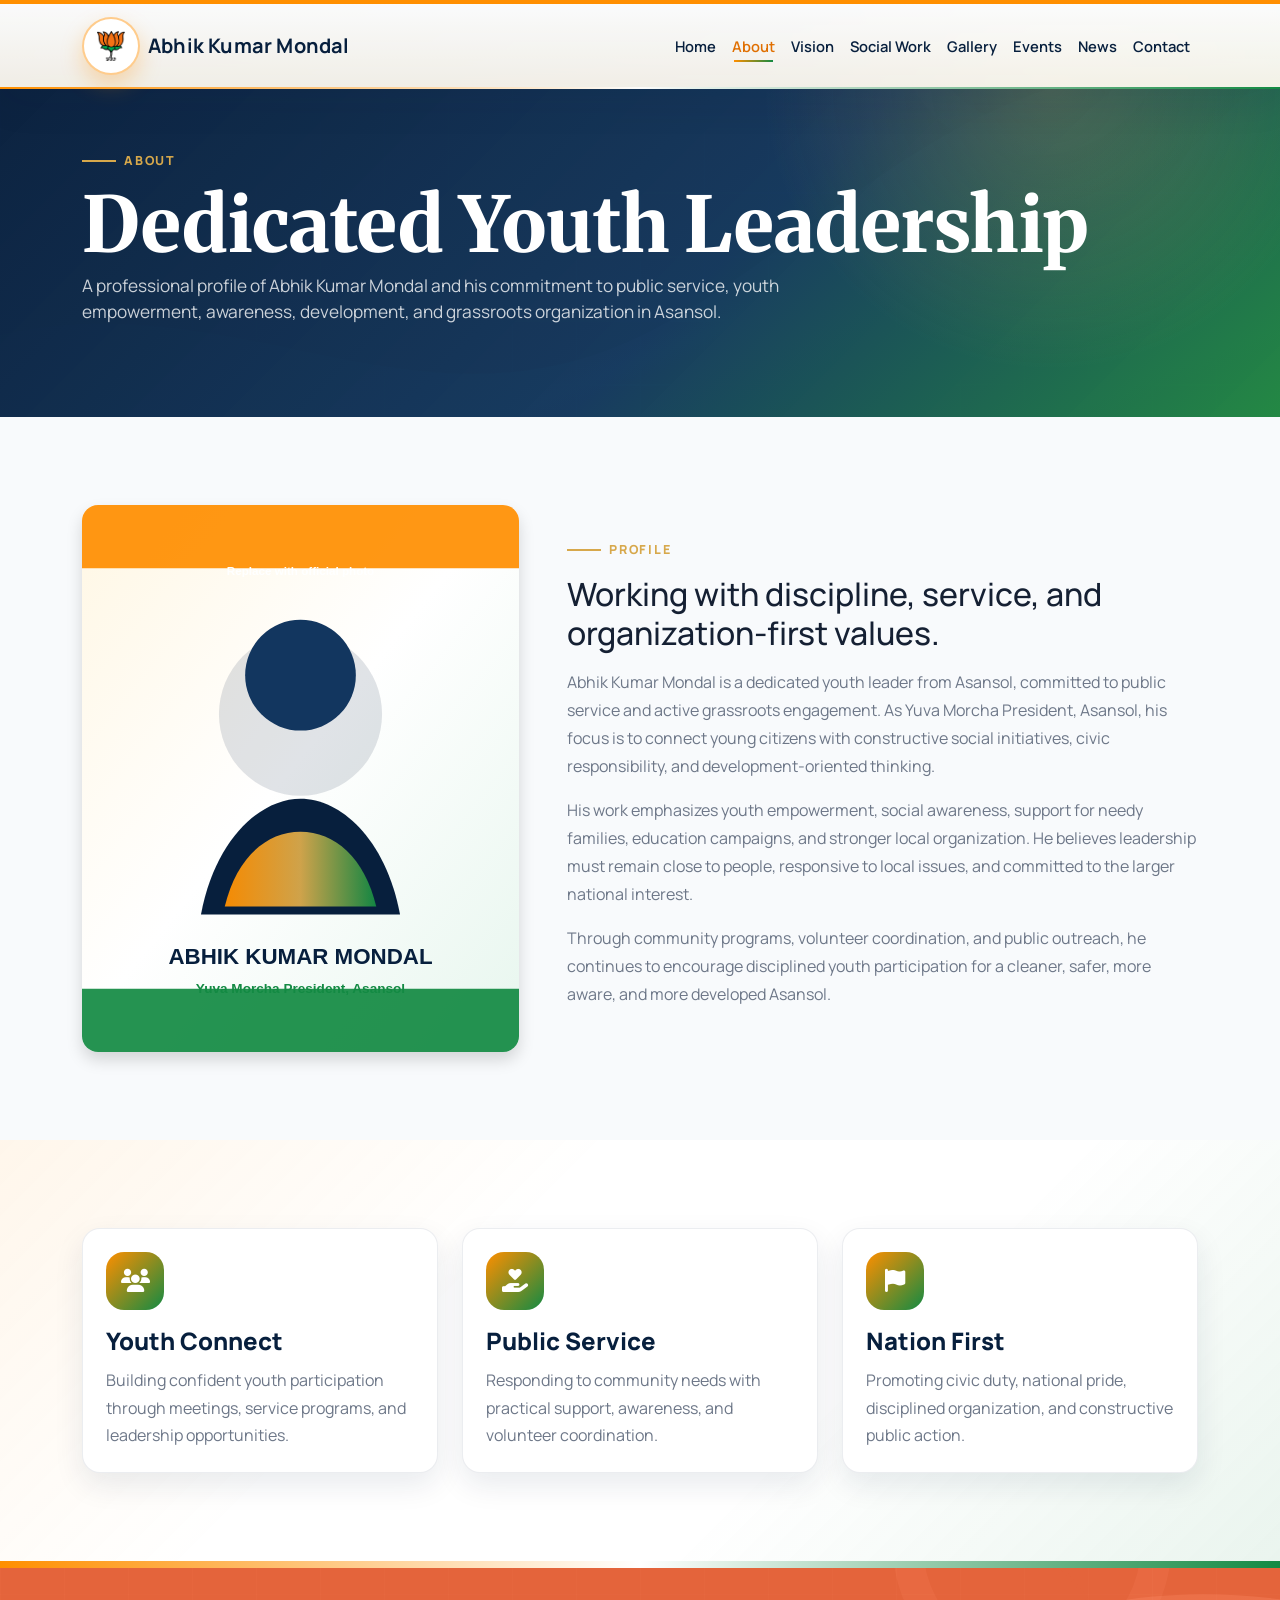
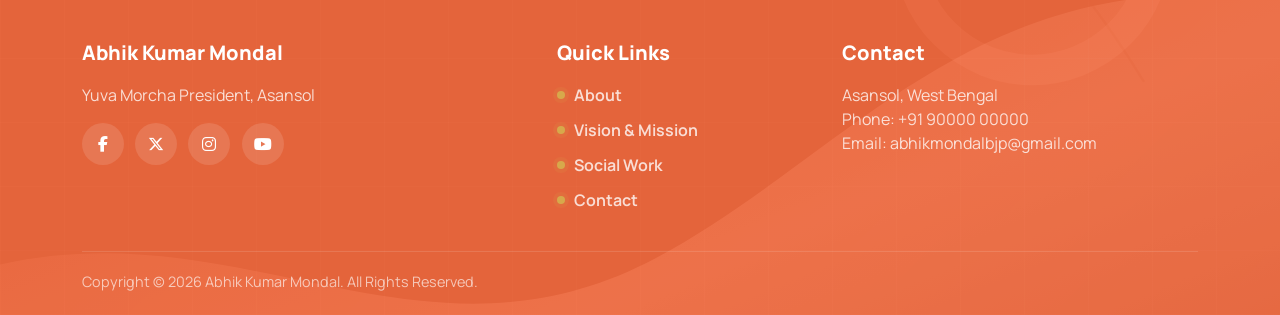
==== about.html @ 16f00f70 "first commit" ====
<!doctype html>
<html lang="en">
<head>
  <meta charset="utf-8"><meta name="viewport" content="width=device-width, initial-scale=1">
  <title>About | Abhik Kumar Mondal</title>
  <link rel="icon" type="image/webp" href="assets/images/logo-111.webp">
  <link rel="preconnect" href="https://fonts.googleapis.com"><link rel="preconnect" href="https://fonts.gstatic.com" crossorigin>
  <link href="https://fonts.googleapis.com/css2?family=Manrope:wght@400;500;600;700;800&family=Merriweather:wght@700;900&display=swap" rel="stylesheet">
  <link href="https://cdn.jsdelivr.net/npm/bootstrap@5.3.3/dist/css/bootstrap.min.css" rel="stylesheet"><link href="https://cdnjs.cloudflare.com/ajax/libs/font-awesome/6.5.2/css/all.min.css" rel="stylesheet"><link href="assets/css/style.css" rel="stylesheet">
</head>
<body>
  <nav class="navbar navbar-expand-lg fixed-top site-navbar"><div class="container"><a class="navbar-brand brand-switch d-flex align-items-center gap-2" href="index.html"><span class="brand-mark"><img class="brand-logo brand-logo-main" src="assets/images/logo-111.webp" alt="BJP logo"><img class="brand-logo brand-logo-yuva" src="assets/images/yobo-logo.jpg" alt="Yuva Morcha logo"></span><span class="brand-copy"><strong class="d-block">Abhik Kumar Mondal</strong><span class="brand-role">Yuva Morcha President, Asansol</span></span></a><button class="navbar-toggler" type="button" data-bs-toggle="collapse" data-bs-target="#mainNavbar"><span class="navbar-toggler-icon"></span></button><div class="collapse navbar-collapse" id="mainNavbar"><ul class="navbar-nav ms-auto align-items-lg-center"><li class="nav-item"><a class="nav-link" href="index.html">Home</a></li><li class="nav-item"><a class="nav-link" href="about.html">About</a></li><li class="nav-item"><a class="nav-link" href="vision.html">Vision</a></li><li class="nav-item"><a class="nav-link" href="social-work.html">Social Work</a></li><li class="nav-item"><a class="nav-link" href="gallery.html">Gallery</a></li><li class="nav-item"><a class="nav-link" href="events.html">Events</a></li><li class="nav-item"><a class="nav-link" href="news.html">News</a></li><li class="nav-item"><a class="nav-link" href="contact.html">Contact</a></li></ul></div></div></nav>
  <header class="page-hero"><div class="container"><span class="eyebrow reveal">About</span><h1 class="mt-3 reveal">Dedicated Youth Leadership</h1><p class="reveal">A professional profile of Abhik Kumar Mondal and his commitment to public service, youth empowerment, awareness, development, and grassroots organization in Asansol.</p></div></header>
  <section class="section-padding">
    <div class="container">
      <div class="row g-5 align-items-center">
        <div class="col-lg-5 reveal"><img class="rounded-4 shadow" src="assets/images/abhik-placeholder.svg" alt="Abhik Kumar Mondal portrait placeholder"></div>
        <div class="col-lg-7 reveal">
          <span class="eyebrow">Profile</span>
          <h2 class="mt-3 mb-3">Working with discipline, service, and organization-first values.</h2>
          <p class="lead-muted">Abhik Kumar Mondal is a dedicated youth leader from Asansol, committed to public service and active grassroots engagement. As Yuva Morcha President, Asansol, his focus is to connect young citizens with constructive social initiatives, civic responsibility, and development-oriented thinking.</p>
          <p class="lead-muted">His work emphasizes youth empowerment, social awareness, support for needy families, education campaigns, and stronger local organization. He believes leadership must remain close to people, responsive to local issues, and committed to the larger national interest.</p>
          <p class="lead-muted">Through community programs, volunteer coordination, and public outreach, he continues to encourage disciplined youth participation for a cleaner, safer, more aware, and more developed Asansol.</p>
        </div>
      </div>
    </div>
  </section>
  <section class="section-padding band"><div class="container"><div class="row g-4"><div class="col-md-4 reveal"><div class="premium-card"><div class="icon-box"><i class="fa-solid fa-users"></i></div><h4>Youth Connect</h4><p>Building confident youth participation through meetings, service programs, and leadership opportunities.</p></div></div><div class="col-md-4 reveal"><div class="premium-card"><div class="icon-box"><i class="fa-solid fa-hand-holding-heart"></i></div><h4>Public Service</h4><p>Responding to community needs with practical support, awareness, and volunteer coordination.</p></div></div><div class="col-md-4 reveal"><div class="premium-card"><div class="icon-box"><i class="fa-solid fa-flag"></i></div><h4>Nation First</h4><p>Promoting civic duty, national pride, disciplined organization, and constructive public action.</p></div></div></div></div></section>
  <footer class="site-footer"><div class="container"><div class="row g-4"><div class="col-lg-5"><h5>Abhik Kumar Mondal</h5><p>Yuva Morcha President, Asansol</p><div class="social-icons"><a href="#"><i class="fab fa-facebook-f"></i></a><a href="#"><i class="fab fa-x-twitter"></i></a><a href="#"><i class="fab fa-instagram"></i></a><a href="#"><i class="fab fa-youtube"></i></a></div></div><div class="col-lg-3"><h5>Quick Links</h5><div class="footer-links"><a href="about.html">About</a><a href="vision.html">Vision & Mission</a><a href="social-work.html">Social Work</a><a href="contact.html">Contact</a></div></div><div class="col-lg-4"><h5>Contact</h5><p>Asansol, West Bengal<br>Phone: +91 90000 00000<br>Email: abhikmondalbjp@gmail.com</p></div></div><div class="copyright text-center">Copyright &copy; 2026 Abhik Kumar Mondal. All Rights Reserved.</div></div></footer>
  <nav class="mobile-bottom-tabs" aria-label="Mobile quick navigation"><a href="index.html"><i class="fa-solid fa-house"></i><span>Home</span></a><a href="social-work.html"><i class="fa-solid fa-hand-holding-heart"></i><span>Social Work</span></a><a href="gallery.html"><i class="fa-solid fa-images"></i><span>Gallery</span></a><a href="news.html"><i class="fa-solid fa-newspaper"></i><span>News</span></a></nav>
  <script src="https://code.jquery.com/jquery-3.7.1.min.js"></script><script src="https://cdn.jsdelivr.net/npm/bootstrap@5.3.3/dist/js/bootstrap.bundle.min.js"></script><script src="assets/js/main.js"></script>
</body>
</html>
---- assets/css/style.css ----
:root {
  --saffron: #ff8f00;
  --saffron-dark: #e06f00;
  --green: #138a43;
  --green-dark: #0b5f31;
  --navy: #071f3d;
  --navy-soft: #12365f;
  --gold: #d7a84b;
  --cream: #fffaf0;
  --ink: #152033;
  --muted: #6d7788;
  --white: #ffffff;
  --shadow: 0 20px 55px rgba(7, 31, 61, 0.14);
  --shadow-soft: 0 12px 30px rgba(7, 31, 61, 0.09);
  --font-body: "Manrope", "Segoe UI", Arial, sans-serif;
  --font-heading: "Merriweather", Georgia, serif;
}

* {
  box-sizing: border-box;
}

html {
  scroll-behavior: smooth;
}

body {
  margin: 0;
  color: var(--ink);
  font-family: var(--font-body);
  background: #f8fafc;
  overflow-x: hidden;
}

a {
  color: inherit;
  text-decoration: none;
}

img {
  max-width: 100%;
  display: block;
}
.site-navbar {
  background: linear-gradient(180deg, rgba(255, 255, 255, 0.98), rgba(255, 250, 240, 0.94));
  border-top: 4px solid var(--saffron);
  border-bottom: 1px solid rgba(7, 31, 61, 0.08);
  backdrop-filter: blur(14px);
  box-shadow: 0 14px 38px rgba(7, 31, 61, 0.08);
}

.site-navbar::after {
  content: "";
  position: absolute;
  left: 0;
  right: 0;
  bottom: -1px;
  height: 2px;
  background: linear-gradient(90deg, var(--saffron), rgba(255, 255, 255, 0.8), var(--green));
}
/* .navbar-brand span{
      width: 35px;
    height: 35px;
} */
.brand-mark {
  position: relative;
  width: 58px;
  height: 58px;
  display: grid;
  place-items: center;
  color: transparent;
  font-weight: 800;
  border-radius: 50%;
  background: var(--white);
  border: 2px solid rgba(255, 143, 0, 0.45);
  box-shadow: 0 10px 22px rgba(255, 143, 0, 0.28);
  overflow: hidden;
}

.brand-logo {
  position: absolute;
  inset: 0;
  margin: auto;
  object-fit: contain;
  transition: opacity 0.65s ease, transform 0.65s ease;
}

.brand-logo-main {
  width: 30px;
  height: 30px;
  opacity: 1;
  transform: scale(1) rotate(0deg);
}

.brand-logo-yuva {
  width: 48px;
  height: 48px;
  border-radius: 50%;
  opacity: 0;
  transform: scale(0.74) rotate(-7deg);
}

.brand-switch.show-yuva .brand-logo-main {
  opacity: 0;
  transform: scale(0.74) rotate(7deg);
}

.brand-switch.show-yuva .brand-logo-yuva {
  opacity: 1;
  transform: scale(1) rotate(0deg);
}

.navbar-brand strong {
  color: var(--navy);
  font-size: 1.25rem;
  letter-spacing: 0.2px;
}

.navbar-brand .brand-copy {
  display: block;
}

.navbar-brand .brand-role {
  display: block;
  color: var(--muted);
  font-size: 0.78rem;
  line-height: 1.2;
  max-height: 0;
  opacity: 0;
  overflow: hidden;
  transform: translateY(-4px);
  transition: opacity 0.45s ease, transform 0.45s ease, max-height 0.45s ease;
}

.brand-switch.show-yuva .brand-role {
  max-height: 1.5rem;
  opacity: 1;
  transform: translateY(0);
}

.navbar .nav-link {
  color: var(--navy);
  font-weight: 600;
  font-size: 0.92rem;
  padding: 0.75rem 0.65rem;
  position: relative;
  border-radius: 999px;
  transition: color 0.2s ease, background 0.2s ease;
}

.navbar .nav-link::after {
  content: "";
  position: absolute;
  left: 0.65rem;
  right: 0.65rem;
  bottom: 0.42rem;
  height: 2px;
  background: linear-gradient(90deg, var(--saffron), var(--green));
  transform: scaleX(0);
  transform-origin: left;
  transition: transform 0.2s ease;
}

.navbar .nav-link:hover,
.navbar .nav-link.active {
  color: var(--saffron-dark);
  /* background: rgba(255, 143, 0, 0.08); */
}

.navbar .nav-link:hover::after,
.navbar .nav-link.active::after {
  transform: scaleX(1);
}

.language-switcher {
  display: inline-flex;
  align-items: center;
  gap: 0.45rem;
  width: fit-content;
  padding: 0.36rem 0.5rem 0.36rem 0.8rem;
  border: 1px solid rgba(7, 31, 61, 0.1);
  border-radius: 999px;
  background: rgba(255, 255, 255, 0.82);
  box-shadow: 0 10px 24px rgba(7, 31, 61, 0.08);
}

.language-switcher i {
  color: var(--saffron-dark);
  font-size: 0.95rem;
}

.language-switcher select {
  height: 34px;
  color: var(--navy);
  border: 0;
  border-radius: 999px;
  background: transparent;
  font-size: 0.82rem;
  font-weight: 800;
  outline: 0;
  cursor: pointer;
  padding-right: 0.35rem;
}

.btn-premium {
  border: 0;
  color: var(--white);
  font-weight: 700;
  border-radius: 999px;
  padding: 0.82rem 1.35rem;
  background: linear-gradient(135deg, var(--saffron), var(--saffron-dark));
  box-shadow: 0 13px 30px rgba(224, 111, 0, 0.28);
  transition: transform 0.2s ease, box-shadow 0.2s ease;
}

.btn-premium:hover {
  color: var(--white);
  transform: translateY(-2px);
  box-shadow: 0 18px 38px rgba(224, 111, 0, 0.34);
}

.btn-outline-premium {
  color: var(--navy);
  font-weight: 700;
  border: 1px solid rgba(7, 31, 61, 0.18);
  border-radius: 999px;
  padding: 0.8rem 1.35rem;
  background: rgba(255, 255, 255, 0.86);
  transition: all 0.2s ease;
}

.btn-outline-premium:hover {
  color: var(--white);
  border-color: var(--green);
  background: var(--green);
  transform: translateY(-2px);
}

.hero .btn-outline-premium {
  color: var(--white);
  border-color: rgba(255, 255, 255, 0.58);
  background: rgba(255, 255, 255, 0.12);
  backdrop-filter: blur(8px);
}

.hero .btn-outline-premium:hover {
  color: var(--navy);
  border-color: var(--white);
  background: var(--white);
}

.hero {
  position: relative;
  min-height: 92vh;
  display: block;
  padding: 0;
  color: var(--white);
  background: var(--navy);
  overflow: hidden;
}

.hero::after {
  content: "";
  position: absolute;
  left: 0;
  right: 0;
  bottom: 0;
  height: 8px;
  background: linear-gradient(90deg, var(--saffron) 0 33%, var(--white) 33% 66%, var(--green) 66% 100%);
}

.hero-banner-slider,
.hero-banner-slider .slick-list,
.hero-banner-slider .slick-track,
.hero-banner-slider .slick-slide,
.hero-banner-slider .slick-slide > div {
  min-height: 92vh;
}

.hero-slide {
  position: relative;
  min-height: 92vh;
  display: flex;
  align-items: center;
  padding: 8.4rem 0 5.6rem;
  background-position: center;
  background-size: cover;
  background-repeat: no-repeat;
}

.hero-overlay {
  position: absolute;
  inset: 0;
  background:
    linear-gradient(90deg, rgba(2, 9, 20, 0.84) 0%, rgba(4, 18, 36, 0.62) 42%, rgba(4, 12, 24, 0.88) 100%),
    linear-gradient(0deg, rgba(0, 0, 0, 0.46), rgba(0, 0, 0, 0.08) 45%, rgba(0, 0, 0, 0.38));
  pointer-events: none;
}

.hero-slide .container {
  position: relative;
  z-index: 2;
}

.hero-content {
  width: min(600px, 100%);
  margin-left: 0;
  margin-right: auto;
  text-align: left;
}

.eyebrow,
.journey-label {
  display: inline-flex;
  align-items: center;
  gap: 0.5rem;
  color: var(--section-label-color, var(--gold));
  font-family: var(--font-body);
  font-weight: 800;
  text-transform: uppercase;
  letter-spacing: 1.8px;
  font-size: 0.78rem;
}

.eyebrow::before,
.journey-label::before {
  content: "";
  width: 34px;
  height: 2px;
  background: currentColor;
}

.hero h1,
.page-hero h1 {
  font-family: var(--font-heading);
  font-weight: 800;
  line-height: 1.02;
}

.hero h1 {
  font-size: clamp(1.95rem, 3.8vw, 3.55rem);
  margin: 0.95rem 0 0.6rem;
  text-transform: capitalize;
  font-weight: 700;
  text-shadow: 0 14px 34px rgba(0, 0, 0, 0.38);
}

.hero-subtitle {
  color: rgba(255, 255, 255, 0.88);
  font-size: clamp(0.96rem, 1.7vw, 1.16rem);
  font-weight: 600;
  margin-bottom: 0.7rem;
}

.hero h2 {
  color: #ff835c;
  font-family: var(--font-heading);
  font-size: clamp(1.25rem, 2.4vw, 2.2rem);
  font-weight: 700;
  line-height: 1.12;
  margin-bottom: 0.9rem;
  text-transform: capitalize;
}

.hero-intro {
  max-width: 560px;
  margin-left: 0;
  margin-right: auto;
  color: rgba(255, 255, 255, 0.78);
  font-size: 0.98rem;
  line-height: 1.65;
  margin-bottom: 1.45rem;
}

.leadership-kicker {
  display: inline-flex;
  align-items: center;
  gap: 0.7rem;
  padding: 0.55rem 0.85rem;
  color: var(--navy);
  font-size: 0.78rem;
  font-weight: 800;
  letter-spacing: 1px;
  text-transform: uppercase;
  border-radius: 999px;
  background: rgba(255, 255, 255, 0.92);
  box-shadow: 0 12px 28px rgba(0, 0, 0, 0.16);
}

.leadership-kicker img {
  width: 28px;
  height: 28px;
}

.hero-photo {
  aspect-ratio: 4 / 5;
  width: 100%;
  height: auto;
  object-fit: cover;
  border-radius: 22px;
  background: var(--cream);
}

.banner-slider,
.banner-slider .slick-list,
.banner-slider .slick-track {
  border-radius: 0;
}

.banner-slider {
  overflow: visible;
}

.banner-slider .slick-slide {
  line-height: 0;
}

.hero-banner-slider .slick-slide {
  line-height: normal;
}

.banner-slider .slick-dots {
  right: 48px;
  bottom: 34px;
  width: auto;
  z-index: 8;
}

.banner-slider .slick-dots li {
  width: 10px;
  height: 10px;
  margin: 0 4px;
}

.banner-slider .slick-dots li button {
  width: 10px;
  height: 10px;
  padding: 0;
}

.banner-slider .slick-dots li button::before {
  width: 10px;
  height: 10px;
  color: transparent;
  opacity: 1;
  border-radius: 50%;
  background: rgba(255, 255, 255, 0.86);
  box-shadow: 0 2px 8px rgba(0, 0, 0, 0.24);
  content: "";
}

.banner-slider .slick-dots li.slick-active button::before {
  background: #ff835c;
}

.banner-slider .slick-prev,
.banner-slider .slick-next {
  z-index: 5;
  width: 42px;
  height: 42px;
  border-radius: 50%;
  background: rgba(7, 31, 61, 0.72);
  backdrop-filter: blur(8px);
  transition: background 0.2s ease, transform 0.2s ease;
}

.banner-slider .slick-prev {
  left: 28px;
}

.banner-slider .slick-next {
  right: 28px;
}

.banner-slider .slick-prev:hover,
.banner-slider .slick-next:hover {
  background: var(--saffron);
  transform: scale(1.04);
}

.banner-slider .slick-prev::before,
.banner-slider .slick-next::before {
  font-family: "Font Awesome 6 Free";
  font-weight: 900;
  font-size: 16px;
  opacity: 1;
}

.banner-slider .slick-prev::before {
  content: "\f053";
}

.banner-slider .slick-next::before {
  content: "\f054";
}

.action-strip {
  margin-top: 2rem;
  display: grid;
  grid-template-columns: repeat(3, minmax(0, 1fr));
  gap: 0.9rem;
  max-width: 620px;
}

.action-pill {
  display: flex;
  align-items: center;
  gap: 0.8rem;
  color: var(--white);
  border: 1px solid rgba(255, 255, 255, 0.18);
  border-radius: 18px;
  padding: 0.95rem;
  background: rgba(255, 255, 255, 0.1);
  backdrop-filter: blur(14px);
}

.action-pill i {
  width: 42px;
  height: 42px;
  display: grid;
  place-items: center;
  color: var(--navy);
  border-radius: 50%;
  background: var(--gold);
}

.action-pill strong {
  display: block;
  font-size: 1.08rem;
}

.impact-row {
  margin-top: -3.2rem;
  position: relative;
  z-index: 4;
}

.impact-box {
  border: 1px solid rgba(7, 31, 61, 0.08);
  border-radius: 22px;
  padding: 1.35rem;
  background: var(--white);
  box-shadow: var(--shadow);
}

.impact-box strong {
  display: block;
  color: var(--saffron-dark);
  font-size: clamp(1.7rem, 3vw, 2.5rem);
  line-height: 1;
}

.impact-box span {
  color: var(--navy);
  font-weight: 700;
}

.section-padding {
  padding: 5.5rem 0;
}

.section-title {
  max-width: 780px;
  margin: 0 auto 2.7rem;
  text-align: center;
}

.section-title h2 {
  color: var(--navy);
  font-family: var(--font-heading);
  font-weight: 800;
  font-size: clamp(2.1rem, 4vw, 3.1rem);
  margin-bottom: 0.75rem;
}

.section-title p,
.lead-muted {
  color: var(--muted);
  line-height: 1.75;
}

.premium-card {
  height: 100%;
  border: 1px solid rgba(7, 31, 61, 0.08);
  border-radius: 18px;
  padding: 1.45rem;
  background: var(--white);
  box-shadow: var(--shadow-soft);
  transition: transform 0.22s ease, box-shadow 0.22s ease, border-color 0.22s ease;
}

.premium-card:hover {
  transform: translateY(-7px);
  border-color: rgba(255, 143, 0, 0.34);
  box-shadow: var(--shadow);
}

.icon-box {
  width: 58px;
  height: 58px;
  display: grid;
  place-items: center;
  color: var(--white);
  border-radius: 18px;
  font-size: 1.45rem;
  margin-bottom: 1.1rem;
  background: linear-gradient(135deg, var(--saffron), var(--green));
}

.premium-card h3,
.premium-card h4 {
  color: var(--navy);
  font-weight: 800;
  margin-bottom: 0.7rem;
}

.premium-card p {
  color: var(--muted);
  line-height: 1.7;
  margin-bottom: 0;
}

.band {
  background:
    linear-gradient(135deg, rgba(255, 143, 0, 0.08), transparent 36%),
    linear-gradient(315deg, rgba(19, 138, 67, 0.09), transparent 36%),
    var(--white);
}

.about-premium-section {
  position: relative;
  overflow: hidden;
}

.about-premium-section::before {
  content: "";
  position: absolute;
  left: -120px;
  top: 80px;
  width: 330px;
  height: 330px;
  border-radius: 50%;
  background: rgba(255, 143, 0, 0.12);
}

.about-premium-section::after {
  content: "";
  position: absolute;
  right: -90px;
  bottom: 50px;
  width: 260px;
  height: 260px;
  border-radius: 50%;
  background: rgba(19, 138, 67, 0.12);
}

.about-premium-section .container {
  position: relative;
  z-index: 1;
}

.about-image-wrap {
  position: relative;
  max-width: 570px;
  padding: 1.15rem;
  border-radius: 30px;
  background:
    linear-gradient(var(--white), var(--white)) padding-box,
    linear-gradient(135deg, var(--saffron), var(--gold), var(--green)) border-box;
  border: 2px solid transparent;
  box-shadow: var(--shadow);
}

.about-image-wrap::before {
  content: "";
  position: absolute;
  inset: 2rem -1.15rem -1.15rem 2rem;
  border-radius: 30px;
  background: linear-gradient(135deg, rgba(255, 143, 0, 0.18), rgba(19, 138, 67, 0.18));
  z-index: -1;
}

.about-image-slider {
  position: relative;
  width: 100%;
  aspect-ratio: 5 / 4;
  border-radius: 22px;
  overflow: hidden;
  background: var(--cream);
}

.about-main-img {
  position: absolute;
  inset: 0;
  width: 100%;
  height: 100%;
  object-fit: cover;
  filter: saturate(1.06) contrast(1.02);
  opacity: 0;
  transform: scale(1.04);
  transition: opacity 0.8s ease, transform 1.2s ease;
}

.about-main-img.active {
  opacity: 1;
  transform: scale(1);
}

.about-logo-card,
.about-experience-card {
  position: absolute;
  color: var(--navy);
  border: 1px solid rgba(7, 31, 61, 0.08);
  background: rgba(255, 255, 255, 0.94);
  box-shadow: var(--shadow-soft);
  backdrop-filter: blur(12px);
}

.about-logo-card {
  left: -18px;
  top: 34px;
  display: flex;
  align-items: center;
  gap: 0.8rem;
  border-radius: 999px;
  padding: 0.7rem 1rem;
  z-index: 2;
}

.about-logo-card img {
  width: 46px;
  height: 46px;
  border-radius: 50%;
  object-fit: cover;
  background: var(--white);
}

.about-logo-card strong,
.about-logo-card span {
  display: block;
}

.about-logo-card strong {
  font-weight: 800;
}

.about-logo-card span {
  color: var(--green);
  font-weight: 700;
  font-size: 0.86rem;
}

.about-experience-card {
  right: -22px;
  bottom: 30px;
  width: min(250px, 74%);
  border-radius: 20px;
  padding: 1.1rem;
  z-index: 2;
}

.about-experience-card strong {
  display: block;
  color: var(--saffron-dark);
  font-size: 1.18rem;
  font-weight: 800;
  margin-bottom: 0.3rem;
}

.about-experience-card span {
  color: var(--muted);
  font-size: 0.9rem;
  line-height: 1.55;
}

.about-content-card {
  border: 1px solid rgba(7, 31, 61, 0.08);
  border-radius: 26px;
  padding: clamp(1.5rem, 3vw, 2.5rem);
  background: rgba(255, 255, 255, 0.82);
  box-shadow: var(--shadow-soft);
  backdrop-filter: blur(12px);
}

.about-content-card h2 {
  color: var(--navy);
  font-family: var(--font-heading);
  font-size: clamp(1.8rem, 3vw, 2.6rem);
  font-weight: 800;
  line-height: 1.2;
}

.about-points {
  display: grid;
  gap: 0.8rem;
  margin: 1.35rem 0;
}

.about-points div {
  display: flex;
  gap: 0.7rem;
  align-items: flex-start;
  color: var(--navy);
  font-weight: 700;
}

.about-points i {
  color: var(--green);
  margin-top: 0.2rem;
}

.about-mini-stats {
  display: grid;
  grid-template-columns: repeat(3, minmax(0, 1fr));
  gap: 0.8rem;
  margin-top: 1.5rem;
}

.about-mini-stats div {
  border-radius: 16px;
  padding: 1rem 0.8rem;
  background: linear-gradient(135deg, rgba(255, 143, 0, 0.1), rgba(19, 138, 67, 0.09));
  border: 1px solid rgba(7, 31, 61, 0.08);
}

.about-mini-stats strong,
.about-mini-stats span {
  display: block;
}

.about-mini-stats strong {
  color: var(--saffron-dark);
  font-size: 1.22rem;
  font-weight: 800;
}

.about-mini-stats span {
  color: var(--muted);
  font-size: 0.82rem;
  font-weight: 700;
  line-height: 1.35;
}

.journey-section {
  position: relative;
  overflow: hidden;
  background:
    linear-gradient(180deg, #fff7ed, #ffffff 42%, #f3f7fb);
}

.journey-section::before {
  content: "";
  position: absolute;
  inset: 0;
  background:
    radial-gradient(circle at 10% 10%, rgba(255, 143, 0, 0.14), transparent 26%),
    radial-gradient(circle at 92% 90%, rgba(19, 138, 67, 0.1), transparent 28%),
    linear-gradient(90deg, rgba(7, 31, 61, 0.035) 1px, transparent 1px),
    linear-gradient(0deg, rgba(7, 31, 61, 0.03) 1px, transparent 1px);
  background-size: auto, auto, 72px 72px, 72px 72px;
  pointer-events: none;
}

.journey-section::after {
  content: "";
  position: absolute;
  inset: auto 0 0;
  height: 7px;
  background: linear-gradient(90deg, var(--saffron), var(--white), var(--green));
}

.journey-section .container {
  position: relative;
  z-index: 1;
}

.journey-header {
  display: flex;
  align-items: center;
  justify-content: space-between;
  gap: 1.5rem;
  max-width: 980px;
  margin: 0 auto 3rem;
  text-align: center;
}

.journey-label::after {
  display: none;
}

.journey-header h2 {
  color: var(--navy);
  font-family: var(--font-heading);
  font-size: clamp(2.1rem, 4vw, 3.1rem);
  font-weight: 800;
  margin: 1rem 0 0.75rem;
}

.journey-header p {
  max-width: 760px;
  margin: 0 auto;
  color: var(--muted);
  line-height: 1.75;
}

.journey-controls {
  display: flex;
  gap: 0.75rem;
  position: absolute;
  right: 0;
  top: 0;
}

.journey-controls button {
  width: 46px;
  height: 46px;
  display: grid;
  place-items: center;
  color: #ff744e;
  border: 1px solid rgba(255, 112, 67, 0.28);
  border-radius: 50%;
  background: rgba(255, 255, 255, 0.82);
  box-shadow: 0 12px 28px rgba(7, 31, 61, 0.08);
  backdrop-filter: blur(12px);
  transition: all 0.2s ease;
}

.journey-controls button:hover {
  color: var(--white);
  border-color: #ff744e;
  background: #ff744e;
  transform: translateY(-2px);
}

.journey-year-nav {
  position: relative;
  display: grid;
  grid-template-columns: repeat(6, minmax(0, 1fr));
  gap: 1rem;
  max-width: 1120px;
  margin: 0 auto;
  padding: 1.25rem 1.25rem 4.5rem;
  border: 1px solid rgba(255, 112, 67, 0.12);
  border-radius: 28px;
  background: rgba(255, 255, 255, 0.62);
  box-shadow: 0 18px 50px rgba(7, 31, 61, 0.07);
  backdrop-filter: blur(14px);
}

.journey-year-nav::before {
  content: "";
  position: absolute;
  left: 9%;
  right: 9%;
  top: 66px;
  height: 2px;
  background: linear-gradient(90deg, rgba(255, 112, 67, 0.2), rgba(215, 168, 75, 0.65), rgba(19, 138, 67, 0.2));
}

.journey-year-nav button {
  position: relative;
  z-index: 1;
  display: grid;
  justify-items: center;
  gap: 1rem;
  color: #7f8793;
  border: 0;
  background: transparent;
  font-size: 1.02rem;
  font-weight: 650;
  transition: color 0.2s ease, transform 0.2s ease;
}

.journey-year-nav button span {
  width: 14px;
  height: 14px;
  display: block;
  border-radius: 50%;
  background: #c7c9ce;
  box-shadow: 0 0 0 8px rgba(255, 255, 255, 0.92);
  transition: all 0.2s ease;
}

.journey-year-nav button.active,
.journey-year-nav button:hover {
  color: #ff744e;
  transform: translateY(-2px);
}

.journey-year-nav button.active span,
.journey-year-nav button:hover span {
  width: 18px;
  height: 18px;
  background: #ff744e;
  box-shadow: 0 0 0 9px rgba(255, 112, 67, 0.15), 0 10px 22px rgba(255, 112, 67, 0.3);
}

.journey-display {
  position: relative;
  display: grid;
  grid-template-columns: 1.05fr 1fr;
  min-height: 430px;
  max-width: 1180px;
  margin: 0 auto;
  border: 1px solid rgba(7, 31, 61, 0.08);
  border-radius: 32px;
  overflow: hidden;
  background:
    linear-gradient(var(--white), var(--white)) padding-box,
    linear-gradient(135deg, rgba(255, 112, 67, 0.62), rgba(215, 168, 75, 0.36), rgba(19, 138, 67, 0.45)) border-box;
  border: 1px solid transparent;
  box-shadow: 0 34px 90px rgba(7, 31, 61, 0.16);
}

.journey-display::before {
  content: "";
  position: absolute;
  inset: 14px;
  border: 1px solid rgba(255, 255, 255, 0.28);
  border-radius: 22px;
  pointer-events: none;
  z-index: 2;
}

.journey-image-panel {
  position: relative;
  overflow: hidden;
  background: var(--navy);
}

.journey-image-panel::after {
  content: "";
  position: absolute;
  inset: 0;
  background: linear-gradient(90deg, rgba(7, 31, 61, 0.06), rgba(7, 31, 61, 0));
}

.journey-image-panel img {
  width: 100%;
  height: 100%;
  min-height: 430px;
  object-fit: cover;
  transition: opacity 0.18s ease, transform 0.35s ease;
}

.journey-display:hover .journey-image-panel img {
  transform: scale(1.04);
}

.journey-content-panel {
  position: relative;
  display: flex;
  flex-direction: column;
  justify-content: center;
  padding: clamp(1.6rem, 4vw, 3.5rem);
  background:
    radial-gradient(circle at 100% 0, rgba(255, 112, 67, 0.16), transparent 30%),
    radial-gradient(circle at 0 100%, rgba(19, 138, 67, 0.1), transparent 28%),
    linear-gradient(135deg, rgba(255, 255, 255, 0.98), rgba(248, 250, 252, 0.96));
}

.journey-year-badge {
  position: absolute;
  top: 0;
  right: 0;
  color: var(--white);
  font-size: 1.6rem;
  font-weight: 900;
  padding: 1rem 1.35rem;
  background: linear-gradient(135deg, #ff744e, var(--saffron));
  box-shadow: 0 16px 34px rgba(255, 112, 67, 0.24);
}

.journey-content-panel span {
  color: #ff744e;
  font-size: 0.78rem;
  font-weight: 750;
  letter-spacing: 1.5px;
  text-transform: uppercase;
  margin-bottom: 0.65rem;
}

.journey-content-panel h3 {
  color: var(--navy);
  font-family: var(--font-heading);
  font-size: clamp(1.55rem, 3vw, 2.55rem);
  font-weight: 800;
  line-height: 1.2;
  margin-bottom: 0.8rem;
}

.journey-content-panel p {
  color: var(--ink);
  font-size: 1.02rem;
  line-height: 1.75;
  font-weight: 400;
  margin-bottom: 1.5rem;
}

.journey-actions {
  display: flex;
  flex-wrap: wrap;
  gap: 0.85rem;
}

.journey-actions a {
  display: inline-flex;
  align-items: center;
  justify-content: center;
  color: var(--navy);
  border: 1px solid rgba(7, 31, 61, 0.14);
  border-radius: 999px;
  padding: 0.72rem 1.1rem;
  font-weight: 800;
  background: var(--white);
  transition: all 0.2s ease;
}

.journey-actions a:hover {
  color: var(--white);
  border-color: #ff744e;
  background: #ff744e;
  transform: translateY(-2px);
}

.dark-band {
  color: var(--white);
  background:
    radial-gradient(circle at 15% 10%, rgba(255, 143, 0, 0.18), transparent 28%),
    linear-gradient(135deg, var(--navy), #0b2e4f);
}

.dark-band .section-title h2,
.dark-band h3,
.dark-band h4 {
  color: var(--white);
}

.dark-band .section-title p,
.dark-band p {
  color: rgba(255, 255, 255, 0.74);
}

.dark-band .premium-card h3,
.dark-band .premium-card h4 {
  color: var(--navy);
}

.dark-band .premium-card p {
  color: var(--muted);
}

.social-premium-section {
  --section-label-color: #ffd166;
  position: relative;
  overflow: hidden;
  color: var(--white);
  background: #e4643b;
}

.social-premium-section::before {
  content: "";
  position: absolute;
  inset: 0;
  background:
    linear-gradient(135deg, rgba(228, 100, 59, 0.92), rgba(228, 100, 59, 0.5)),
    url("../images/hero-bg.svg") center/cover no-repeat;
  background-blend-mode: color, normal;
  opacity: 0.62;
  pointer-events: none;
}

.social-premium-section .container {
  position: relative;
  z-index: 1;
}

.social-premium-section .section-title h2 {
  color: var(--white);
}

.social-premium-section .section-title p {
  color: rgba(255, 255, 255, 0.72);
}

.social-feature-card {
  position: relative;
  min-height: 100%;
  overflow: hidden;
  border: 1px solid rgba(255, 255, 255, 0.18);
  border-radius: 28px;
  background: rgba(255, 255, 255, 0.08);
  box-shadow: 0 26px 70px rgba(0, 0, 0, 0.28);
}

.social-feature-card img {
  width: 100%;
  height: 100%;
  min-height: 560px;
  object-fit: cover;
  filter: saturate(1.08) contrast(1.04);
  transition: transform 0.45s ease;
}

.social-feature-card:hover img {
  transform: scale(1.05);
}

.social-feature-overlay {
  position: absolute;
  inset: 0;
  display: flex;
  flex-direction: column;
  justify-content: flex-end;
  padding: 2rem;
  background:
    linear-gradient(180deg, rgba(6, 26, 51, 0.08), rgba(6, 26, 51, 0.42) 38%, rgba(6, 26, 51, 0.96)),
    linear-gradient(90deg, rgba(255, 143, 0, 0.16), transparent);
}

.social-feature-overlay span {
  width: fit-content;
  display: inline-flex;
  color: var(--navy);
  font-size: 0.76rem;
  font-weight: 800;
  letter-spacing: 1.2px;
  text-transform: uppercase;
  border-radius: 999px;
  padding: 0.45rem 0.8rem;
  background: var(--gold);
  margin-bottom: 0.9rem;
}

.social-feature-overlay h3 {
  color: var(--white);
  font-family: var(--font-heading);
  font-size: clamp(1.65rem, 3vw, 2.45rem);
  font-weight: 800;
  line-height: 1.18;
  margin-bottom: 0.8rem;
}

.social-feature-overlay p {
  color: rgba(255, 255, 255, 0.76);
  line-height: 1.7;
  margin-bottom: 1.4rem;
}

.social-service-card {
  position: relative;
  height: 100%;
  overflow: hidden;
  border: 1px solid rgba(255, 255, 255, 0.13);
  border-radius: 22px;
  padding: 1.35rem;
  background: rgba(255, 255, 255, 0.09);
  box-shadow: 0 16px 42px rgba(0, 0, 0, 0.18);
  backdrop-filter: blur(14px);
  transition: transform 0.24s ease, border-color 0.24s ease, background 0.24s ease;
}

.social-service-card::before {
  content: "";
  position: absolute;
  inset: 0;
  background: linear-gradient(135deg, rgba(255, 143, 0, 0.18), transparent 45%, rgba(19, 138, 67, 0.14));
  opacity: 0;
  transition: opacity 0.24s ease;
}

.social-service-card:hover {
  transform: translateY(-7px);
  border-color: rgba(215, 168, 75, 0.52);
  background: rgba(255, 255, 255, 0.13);
}

.social-service-card:hover::before {
  opacity: 1;
}

.social-icon,
.social-service-card h4,
.social-service-card p {
  position: relative;
  z-index: 1;
}

.social-icon {
 width: 54px;
    height: 54px;
    display: grid;
    place-items: center;
    color: #fe7304;
    border-radius: 16px;
    font-size: 1.25rem;
    background: linear-gradient(135deg, #ffffff, #e77652);
    box-shadow: 0 12px 26px rgba(255, 143, 0, 0.22);
    margin-bottom: 1rem;
}

.social-service-card h4 {
  color: var(--white);
  font-weight: 600;
  font-size: 22px;
  margin-bottom: 0.65rem;
}

.social-service-card p {
  color: rgba(255, 255, 255, 0.7);
  line-height: 1.66;
  margin-bottom: 0;
}

.press-section {
  position: relative;
  overflow: hidden;
  background: var(--white);
}

.press-section::before {
  content: "";
  position: absolute;
  inset: 0;
  background:
    radial-gradient(circle at 12% 12%, rgba(228, 100, 59, 0.08), transparent 28%),
    radial-gradient(circle at 88% 80%, rgba(19, 138, 67, 0.06), transparent 30%),
    linear-gradient(90deg, rgba(228, 100, 59, 0.035) 1px, transparent 1px),
    linear-gradient(0deg, rgba(7, 31, 61, 0.025) 1px, transparent 1px);
  background-size: auto, auto, 72px 72px, 72px 72px;
  opacity: 1;
  pointer-events: none;
}

.press-section::after {
  content: "";
  position: absolute;
  left: 7%;
  right: 7%;
  bottom: 0;
  height: 1px;
  background: linear-gradient(90deg, transparent, rgba(228, 100, 59, 0.34), transparent);
}

.press-section .container {
  position: relative;
  z-index: 1;
}

.press-layout {
  position: relative;
  display: grid;
  grid-template-columns: minmax(0, 1.2fr) minmax(340px, 0.8fr);
  gap: 1.35rem;
  align-items: stretch;
}

.press-feature-card,
.press-mini-card {
  border: 1px solid rgba(228, 100, 59, 0.12);
  background: rgba(255, 255, 255, 0.9);
  box-shadow: 0 22px 60px rgba(7, 31, 61, 0.1);
  backdrop-filter: blur(18px);
}

.press-feature-card {
  position: relative;
  display: grid;
  grid-template-columns: 0.98fr 1.02fr;
  min-height: 500px;
  overflow: hidden;
  border-radius: 30px;
  isolation: isolate;
}

.press-feature-card::before {
  content: "";
  position: absolute;
  inset: 1px;
  border-radius: 29px;
  background:
    linear-gradient(135deg, rgba(228, 100, 59, 0.1), transparent 36%),
    linear-gradient(315deg, rgba(215, 168, 75, 0.14), transparent 34%);
  pointer-events: none;
  z-index: -1;
}

.press-feature-image {
  position: relative;
  min-height: 100%;
  overflow: hidden;
  background: var(--cream);
}

.press-feature-image img {
  width: 100%;
  height: 100%;
  min-height: 500px;
  object-fit: cover;
  transition: transform 0.6s ease, filter 0.6s ease;
}

.press-feature-card:hover .press-feature-image img {
  filter: saturate(1.08) contrast(1.03);
  transform: scale(1.055);
}

.press-feature-image::after {
  content: "";
  position: absolute;
  inset: 0;
  background:
    linear-gradient(180deg, rgba(7, 31, 61, 0.03), rgba(7, 31, 61, 0.72)),
    linear-gradient(135deg, rgba(228, 100, 59, 0.28), transparent 52%);
}

.press-feature-image span {
  position: absolute;
  left: 1.2rem;
  bottom: 1.2rem;
  z-index: 1;
  color: var(--navy);
  font-size: 0.76rem;
  font-weight: 800;
  letter-spacing: 1.2px;
  text-transform: uppercase;
  border-radius: 999px;
  padding: 0.55rem 0.9rem;
  background: linear-gradient(135deg, var(--gold), #ffe1a1);
  box-shadow: 0 14px 28px rgba(0, 0, 0, 0.18);
}

.press-feature-content {
  display: flex;
  flex-direction: column;
  justify-content: center;
  padding: clamp(1.6rem, 3vw, 3rem);
}

.press-source {
  display: flex;
  align-items: center;
  justify-content: space-between;
  gap: 1rem;
  width: 100%;
  border: 1px solid rgba(228, 100, 59, 0.12);
  border-radius: 18px;
  padding: 0.75rem 0.9rem;
  background: rgba(255, 248, 243, 0.82);
  margin-bottom: 1rem;
}

.press-source span {
  color: #c5522f;
  font-size: 0.72rem;
  font-weight: 800;
  letter-spacing: 1.1px;
  text-transform: uppercase;
}

.press-source strong {
  color: var(--navy);
  font-size: 0.92rem;
  font-weight: 800;
}

.press-meta {
  display: flex;
  flex-wrap: wrap;
  gap: 0.5rem;
  margin-bottom: 1.1rem;
}

.press-meta span,
.press-mini-card small {
  width: fit-content;
  color: #c5522f;
  font-size: 0.74rem;
  font-weight: 800;
  letter-spacing: 1.1px;
  text-transform: uppercase;
}

.press-meta span {
  border: 1px solid rgba(228, 100, 59, 0.2);
  border-radius: 999px;
  padding: 0.44rem 0.76rem;
  background: rgba(228, 100, 59, 0.095);
}

.press-feature-content h3,
.press-mini-card h4 {
  color: var(--navy);
  font-weight: 800;
}

.press-feature-content h3 {
  font-family: var(--font-heading);
  font-size: clamp(1.85rem, 3.2vw, 2.85rem);
  line-height: 1.14;
  margin-bottom: 1rem;
}

.press-feature-content p,
.press-mini-card p {
  color: var(--muted);
  line-height: 1.72;
}

.press-feature-content p {
  margin-bottom: 1.45rem;
}

.press-actions {
  display: flex;
  flex-wrap: wrap;
  align-items: center;
  gap: 0.9rem;
  margin-bottom: 1.4rem;
}

.press-link {
  display: inline-flex;
  align-items: center;
  gap: 0.45rem;
  color: var(--navy);
  font-size: 0.92rem;
  font-weight: 800;
}

.press-link i {
  color: #e4643b;
  transition: transform 0.2s ease;
}

.press-link:hover {
  color: #c5522f;
}

.press-link:hover i {
  transform: translateX(4px);
}

.press-stats {
  display: grid;
  grid-template-columns: repeat(3, minmax(0, 1fr));
  gap: 0.7rem;
  border-top: 1px solid rgba(7, 31, 61, 0.08);
  padding-top: 1rem;
}

.press-stats div {
  border-radius: 16px;
  padding: 0.85rem 0.75rem;
  background: linear-gradient(135deg, rgba(228, 100, 59, 0.1), rgba(215, 168, 75, 0.1));
}

.press-stats strong,
.press-stats span {
  display: block;
}

.press-stats strong {
  color: #c5522f;
  font-size: 1.18rem;
  font-weight: 800;
}

.press-stats span {
  color: var(--muted);
  font-size: 0.78rem;
  font-weight: 750;
  line-height: 1.35;
}

.press-card-list {
  display: grid;
  gap: 0.95rem;
}

.press-mini-card {
  position: relative;
  display: flex;
  gap: 1rem;
  align-items: flex-start;
  border-radius: 22px;
  padding: 1.2rem;
  overflow: hidden;
  transition: transform 0.22s ease, box-shadow 0.22s ease, border-color 0.22s ease;
}

.press-mini-card::before {
  content: "";
  position: absolute;
  left: 0;
  top: 0;
  bottom: 0;
  width: 4px;
  background: linear-gradient(180deg, #e4643b, var(--gold), var(--green));
  opacity: 0.82;
}

.press-mini-card > * {
  position: relative;
  z-index: 1;
}

.press-mini-card:hover {
  transform: translateY(-6px);
  border-color: rgba(228, 100, 59, 0.28);
  box-shadow: var(--shadow);
}

.press-date {
  width: 54px;
  height: 54px;
  display: grid;
  place-items: center;
  flex: 0 0 54px;
  color: var(--white);
  border-radius: 18px;
  font-size: 1.05rem;
  font-weight: 800;
  background: linear-gradient(135deg, #e4643b, var(--gold));
  box-shadow: 0 13px 28px rgba(228, 100, 59, 0.24);
}

.press-mini-card h4 {
  font-size: 1.06rem;
  line-height: 1.35;
  margin: 0.35rem 0 0.45rem;
}

.press-mini-card p {
  margin-bottom: 0;
  font-size: 0.92rem;
}

.press-board {
  display: grid;
  grid-template-columns: minmax(0, 1fr) 360px;
  gap: 1.35rem;
  align-items: start;
}

.press-grid {
  min-width: 0;
}

.press-grid:not(.slick-initialized) {
  display: grid;
  grid-template-columns: repeat(3, minmax(0, 1fr));
  gap: 1.25rem;
}

.press-slider {
  position: relative;
}

.press-slider .slick-list {
  margin: 0 -0.65rem;
  padding: 0.35rem 0 4rem;
}

.press-slider .slick-slide {
  padding: 0 0.65rem;
  height: auto;
}

.press-slider .slick-track {
  display: flex;
}

.press-slider .slick-slide > div {
  height: 100%;
}

.press-slider .slick-prev,
.press-slider .slick-next {
  top: auto;
  bottom: 0.6rem;
  z-index: 2;
  width: 42px;
  height: 42px;
  border-radius: 50%;
  background: #f3f3f3;
  box-shadow: 0 12px 26px rgba(7, 31, 61, 0.12);
  transition: background 0.2s ease, transform 0.2s ease;
}

.press-slider .slick-prev {
  left: 0.65rem;
}

.press-slider .slick-next {
  left: 3.7rem;
  right: auto;
}

.press-slider .slick-prev:hover,
.press-slider .slick-next:hover {
  background: #e4643b;
  transform: translateY(-2px);
}

.press-slider .slick-prev::before,
.press-slider .slick-next::before {
  color: var(--navy);
  font-family: "Font Awesome 6 Free";
  font-size: 14px;
  font-weight: 900;
  opacity: 1;
}

.press-slider .slick-prev:hover::before,
.press-slider .slick-next:hover::before {
  color: var(--white);
}

.press-slider .slick-prev::before {
  content: "\f053";
}

.press-slider .slick-next::before {
  content: "\f054";
}

.press-slider .slick-dots {
  right: 0.65rem;
  bottom: 1.55rem;
  width: auto;
}

.press-slider .slick-dots li {
  width: 9px;
  height: 9px;
  margin: 0 3px;
}

.press-slider .slick-dots li button,
.press-slider .slick-dots li button::before {
  width: 9px;
  height: 9px;
}

.press-slider .slick-dots li button::before {
  content: "";
  opacity: 1;
  border-radius: 50%;
  background: #d7d7d7;
}

.press-slider .slick-dots li.slick-active button::before {
  background: #e4643b;
}

.press-news-card {
  position: relative;
  min-height: 540px;
  height: 540px;
  display: flex !important;
  flex-direction: column;
  overflow: hidden;
  border: 1px solid rgba(7, 31, 61, 0.08);
  border-radius: 26px;
  padding: 0.72rem 0.72rem 1.05rem;
  background:
    linear-gradient(#f3f3f3, #eeeeee) padding-box,
    linear-gradient(135deg, rgba(228, 100, 59, 0.26), rgba(215, 168, 75, 0.2), rgba(19, 138, 67, 0.18)) border-box;
  box-shadow: 0 18px 46px rgba(7, 31, 61, 0.1);
  transition: transform 0.24s ease, box-shadow 0.24s ease, border-color 0.24s ease;
}

.press-news-card:hover {
  border-color: rgba(228, 100, 59, 0.22);
  transform: translateY(-8px);
  box-shadow: 0 26px 66px rgba(7, 31, 61, 0.15);
}

.press-paper-preview {
  flex: 0 0 auto;
  overflow: hidden;
  border: 8px solid #ffffff;
  border-radius: 18px;
  background: #ffffff;
  box-shadow: inset 0 0 0 1px rgba(7, 31, 61, 0.06), 0 12px 28px rgba(7, 31, 61, 0.08);
}

.press-paper-head {
  display: flex;
  justify-content: space-between;
  gap: 0.5rem;
  align-items: center;
  border-bottom: 1px solid rgba(7, 31, 61, 0.1);
  padding-bottom: 0.36rem;
  margin-bottom: 0.42rem;
}

.press-paper-head strong {
  color: #d5362d;
  font-family: var(--font-heading);
  font-size: 0.82rem;
  font-weight: 900;
}

.press-paper-head span {
  color: var(--muted);
  font-size: 0.56rem;
  font-weight: 800;
  text-transform: uppercase;
}

.press-paper-title {
  color: var(--ink);
  font-size: 0.7rem;
  font-weight: 800;
  line-height: 1.25;
  min-height: 2.1rem;
  margin-bottom: 0.46rem;
}

.press-paper-preview img {
  width: 100%;
  aspect-ratio: 16 / 7;
  object-fit: cover;
  object-position: center;
  border-radius: 0 0 10px 10px;
}

.press-news-card h3 {
  color: #111111;
  font-size: clamp(1.02rem, 1.08vw, 1.16rem);
  font-weight: 850;
  line-height: 1.16;
  letter-spacing: 0;
  margin: 0.9rem 0 0.55rem;
  display: -webkit-box;
  -webkit-line-clamp: 3;
  -webkit-box-orient: vertical;
  overflow: hidden;
}

.press-excerpt {
  color: var(--muted);
  font-size: 0.88rem;
  line-height: 1.5;
  margin: 0 0 0.75rem;
  display: -webkit-box;
  -webkit-line-clamp: 2;
  -webkit-box-orient: vertical;
  overflow: hidden;
}

.press-card-foot {
  display: flex;
  align-items: center;
  justify-content: space-between;
  gap: 1rem;
  color: #252525;
  margin-top: auto;
  border-top: 1px solid rgba(7, 31, 61, 0.08);
  padding-top: 0.75rem;
}

.press-card-foot span {
  font-size: 0.92rem;
  font-weight: 500;
}

.press-card-foot i {
  width: 40px;
  height: 40px;
  display: grid;
  place-items: center;
  border-radius: 50%;
  color: var(--navy);
  background: rgba(255, 255, 255, 0.72);
  box-shadow: 0 10px 24px rgba(7, 31, 61, 0.08);
}

.popular-press {
  position: sticky;
  top: 104px;
  border: 1px solid rgba(7, 31, 61, 0.08);
  border-radius: 28px;
  padding: 1.1rem;
  background: rgba(255, 255, 255, 0.92);
  box-shadow: 0 18px 46px rgba(7, 31, 61, 0.1);
  backdrop-filter: blur(16px);
}

.popular-press h3 {
  color: #2a2a2a;
  font-size: 1.28rem;
  font-weight: 850;
  text-align: left;
  border-bottom: 1px solid rgba(7, 31, 61, 0.08);
  margin: 0 0 1rem;
  padding-bottom: 0.85rem;
}

.popular-press article {
  display: grid;
  grid-template-columns: 88px 1fr;
  align-items: center;
  gap: 1rem;
  min-height: 100px;
  border: 1px solid rgba(7, 31, 61, 0.06);
  border-radius: 20px;
  padding: 0.72rem;
  background: linear-gradient(135deg, #f2f2f2, #eaeaea);
  margin-bottom: 0.9rem;
  box-shadow: 0 12px 30px rgba(7, 31, 61, 0.06);
  transition: transform 0.22s ease, box-shadow 0.22s ease;
}

.popular-press article:last-child {
  margin-bottom: 0;
}

.popular-press article:hover {
  transform: translateY(-4px);
  box-shadow: 0 18px 44px rgba(7, 31, 61, 0.11);
}

.popular-press img {
  width: 88px;
  height: 88px;
  border: 5px solid #ffffff;
  border-radius: 50%;
  object-fit: cover;
  margin-left: 0;
  background: var(--white);
}

.popular-press h4 {
  color: #2d2d2d;
  font-size: 0.98rem;
  font-weight: 850;
  line-height: 1.08;
  text-align: left;
  margin-bottom: 0.65rem;
}

.popular-press span {
  display: flex;
  align-items: center;
  justify-content: space-between;
  gap: 0.75rem;
  color: #333333;
  font-size: 0.88rem;
  text-align: left;
}

.popular-press span i {
  width: 30px;
  height: 30px;
  display: grid;
  place-items: center;
  flex: 0 0 30px;
  color: var(--navy);
  border-radius: 50%;
  background: rgba(255, 255, 255, 0.8);
  box-shadow: 0 8px 18px rgba(7, 31, 61, 0.08);
}

.event-card,
.news-card {
  overflow: hidden;
  padding: 0;
}

.event-date {
  width: 76px;
  min-width: 76px;
  color: var(--white);
  text-align: center;
  border-radius: 16px;
  padding: 0.8rem 0.55rem;
  background: linear-gradient(135deg, var(--saffron), var(--green));
}

.event-date strong {
  display: block;
  font-size: 1.6rem;
  line-height: 1;
}

.event-date span {
  font-size: 0.76rem;
  font-weight: 700;
  text-transform: uppercase;
}

.card-image {
  width: 100%;
  aspect-ratio: 16 / 10;
  object-fit: cover;
  background: var(--cream);
}

.gallery-item {
  position: relative;
  display: block;
  width: 100%;
  overflow: hidden;
  border: 0;
  border-radius: 22px;
  padding: 0;
  cursor: pointer;
  box-shadow: 0 18px 46px rgba(7, 31, 61, 0.14);
  background: var(--white);
  isolation: isolate;
}

.gallery-item img {
  width: 100%;
  aspect-ratio: 4 / 3;
  object-fit: cover;
  transition: transform 0.35s ease, filter 0.35s ease;
}

.gallery-item::after {
  content: "";
  position: absolute;
  inset: 0;
  background:
    linear-gradient(180deg, rgba(7, 31, 61, 0.02), rgba(7, 31, 61, 0.78)),
    linear-gradient(135deg, rgba(255, 143, 0, 0.2), transparent 48%);
  opacity: 0.9;
  transition: opacity 0.25s ease;
  z-index: 1;
}

.gallery-item::before {
  content: "\f00e";
  position: absolute;
  top: 1rem;
  right: 1rem;
  width: 42px;
  height: 42px;
  display: grid;
  place-items: center;
  color: var(--navy);
  font-family: "Font Awesome 6 Free";
  font-weight: 900;
  border-radius: 50%;
  background: rgba(255, 255, 255, 0.92);
  transform: translateY(-8px);
  opacity: 0;
  transition: all 0.25s ease;
  z-index: 2;
}

.gallery-item span {
  position: absolute;
  left: 1.1rem;
  right: 1.1rem;
  bottom: 1rem;
  z-index: 2;
  color: var(--white);
  font-size: 1.02rem;
  font-weight: 800;
  text-shadow: 0 8px 18px rgba(0, 0, 0, 0.3);
}

.gallery-item:hover img {
  transform: scale(1.06);
  filter: saturate(1.1);
}

.gallery-item:hover::after {
  opacity: 1;
}

.gallery-item:hover::before {
  opacity: 1;
  transform: translateY(0);
}

.page-hero {
  position: relative;
  padding: 9rem 0 4.8rem;
  color: var(--white);
  background:
    radial-gradient(circle at 82% 20%, rgba(215, 168, 75, 0.25), transparent 26%),
    linear-gradient(135deg, rgba(7, 31, 61, 0.98), rgba(10, 55, 96, 0.94) 58%, rgba(19, 138, 67, 0.92)),
    url("../images/hero-bg.svg") center/cover no-repeat;
}

.page-hero h1 {
  font-size: clamp(2.6rem, 6vw, 4.8rem);
}

.page-hero p {
  max-width: 760px;
  color: rgba(255, 255, 255, 0.78);
  font-size: 1.08rem;
}

.stat-panel {
  border-radius: 22px;
  padding: 2rem;
  color: var(--white);
  background: linear-gradient(135deg, var(--saffron), var(--green));
  box-shadow: var(--shadow);
}

.stat-panel strong {
  display: block;
  font-size: clamp(2rem, 5vw, 3.2rem);
  line-height: 1;
}

.timeline {
  position: relative;
  padding-left: 1.2rem;
  border-left: 3px solid rgba(255, 143, 0, 0.25);
}

.timeline-item {
  position: relative;
  margin-bottom: 1.35rem;
  padding-left: 1.1rem;
}

.timeline-item::before {
  content: "";
  position: absolute;
  left: -1.62rem;
  top: 0.35rem;
  width: 14px;
  height: 14px;
  border-radius: 50%;
  background: var(--saffron);
  box-shadow: 0 0 0 5px rgba(255, 143, 0, 0.16);
}

.contact-info {
  display: flex;
  gap: 1rem;
  align-items: flex-start;
  padding: 1rem 0;
  border-bottom: 1px solid rgba(7, 31, 61, 0.08);
}

.contact-info i {
  color: var(--saffron-dark);
  font-size: 1.25rem;
}

.form-control,
.form-select {
  border-radius: 14px;
  border: 1px solid rgba(7, 31, 61, 0.12);
  padding: 0.86rem 1rem;
}

.form-control:focus,
.form-select:focus {
  border-color: var(--saffron);
  box-shadow: 0 0 0 0.22rem rgba(255, 143, 0, 0.16);
}

.map-placeholder {
  min-height: 310px;
  display: grid;
  place-items: center;
  text-align: center;
  border-radius: 20px;
  color: var(--navy);
  background:
    linear-gradient(rgba(255, 255, 255, 0.78), rgba(255, 255, 255, 0.78)),
    url("../images/map-placeholder.svg") center/cover no-repeat;
  box-shadow: var(--shadow-soft);
}

.social-icons {
  display: flex;
  gap: 0.7rem;
  flex-wrap: wrap;
}

.social-icons a {
  width: 42px;
  height: 42px;
  display: grid;
  place-items: center;
  color: var(--white);
  border-radius: 50%;
  background: rgba(255, 255, 255, 0.12);
  transition: transform 0.2s ease, background 0.2s ease;
}

.social-icons a:hover {
  color: var(--white);
  background: var(--saffron);
  transform: translateY(-3px);
}

.premium-card .social-icons a {
  background: var(--navy);
}

.site-footer {
  position: relative;
  overflow: hidden;
  color: rgba(255, 255, 255, 0.78);
  background: #e4643b;
  padding: 5rem 0 1.4rem;
}

.site-footer::before {
  content: "";
  position: absolute;
  inset: 0;
  background:
    linear-gradient(135deg, rgba(228, 100, 59, 0.94), rgba(228, 100, 59, 0.54)),
    url("../images/hero-bg.svg") center/cover no-repeat;
  background-blend-mode: color, normal;
  opacity: 0.58;
  pointer-events: none;
}

.site-footer::after {
  content: "";
  position: absolute;
  left: 0;
  right: 0;
  top: 0;
  height: 7px;
  background: linear-gradient(90deg, var(--saffron), var(--white), var(--green));
}

.site-footer .container {
  position: relative;
  z-index: 1;
}

.site-footer h5,
.site-footer strong {
  color: var(--white);
  font-weight: 800;
}

.site-footer h5 {
  margin-bottom: 1.1rem;
}

.footer-brand-card {
  display: flex;
  align-items: center;
  gap: 1rem;
  width: fit-content;
  max-width: 100%;
  border: 1px solid rgba(255, 255, 255, 0.14);
  border-radius: 22px;
  padding: 0.85rem 1rem;
  background: rgba(255, 255, 255, 0.08);
  box-shadow: 0 18px 42px rgba(0, 0, 0, 0.16);
  backdrop-filter: blur(12px);
  margin-bottom: 1.2rem;
}

.footer-brand-card img {
  width: 62px;
  height: 62px;
  object-fit: contain;
  border-radius: 50%;
  background: var(--white);
  padding: 0.25rem;
}

.footer-brand-card h5 {
  margin-bottom: 0.25rem;
}

.footer-brand-card p,
.footer-about {
  margin-bottom: 0;
}

.footer-about {
  max-width: 440px;
  line-height: 1.75;
  margin-bottom: 1.4rem;
}

.footer-links {
  display: grid;
  gap: 0.7rem;
}

.footer-links a {
  position: relative;
  display: inline-flex;
  align-items: center;
  gap: 0.55rem;
  width: fit-content;
  color: rgba(255, 255, 255, 0.78);
  font-weight: 650;
}

.footer-links a::before {
  content: "";
  width: 8px;
  height: 8px;
  border-radius: 50%;
  background: var(--gold);
  box-shadow: 0 0 0 4px rgba(215, 168, 75, 0.12);
}

.footer-links a:hover {
  color: var(--gold);
  transform: translateX(4px);
}

.footer-contact-list {
  display: grid;
  gap: 0.9rem;
}

.footer-contact-list div {
  display: flex;
  gap: 0.8rem;
  align-items: flex-start;
  border: 1px solid rgba(255, 255, 255, 0.1);
  border-radius: 16px;
  padding: 0.85rem;
  background: rgba(255, 255, 255, 0.07);
}

.footer-contact-list i {
  width: 34px;
  height: 34px;
  display: grid;
  place-items: center;
  flex: 0 0 34px;
  color: #fff;
  border-radius: 50%;
  background: linear-gradient(135deg, var(--gold), var(--saffron));
}

.footer-contact-list span {
  line-height: 1.55;
}

.copyright {
  display: flex;
  justify-content: space-between;
  gap: 1rem;
  flex-wrap: wrap;
  color: rgba(255, 255, 255, 0.64);
  border-top: 1px solid rgba(255, 255, 255, 0.12);
  margin-top: 2.4rem;
  padding-top: 1.2rem;
  font-size: 0.9rem;
}

.mobile-bottom-tabs {
  display: none;
}

.reveal {
  opacity: 0;
  transform: translateY(24px);
  transition: opacity 0.65s ease, transform 0.65s ease;
}

.reveal.visible {
  opacity: 1;
  transform: none;
}

.home-page p,
.home-page .lead-muted,
.home-page .hero-intro,
.home-page .premium-card p,
.home-page .social-service-card p,
.home-page .journey-content-panel p,
.home-page .about-experience-card span {
  font-weight: 400;
}

.home-page .navbar .nav-link,
.home-page .btn-premium,
.home-page .btn-outline-premium,
.home-page .journey-actions a,
.home-page .hero-subtitle,
.home-page .about-points div,
.home-page .gallery-item span,
.home-page .event-date span,
.home-page .leadership-kicker,
.home-page .eyebrow {
  font-weight: 600;
}

.home-page .journey-year-nav button,
.home-page .about-mini-stats span,
.home-page .impact-box span,
.home-page .action-pill small {
  font-weight: 500;
}

@media (max-width: 991.98px) {
  .navbar-collapse {
    padding: 1rem 0;
  }

  .language-switcher {
    margin-top: 0.75rem;
  }

  .hero {
    min-height: 84vh;
    padding-top: 0;
    text-align: center;
  }

  .hero-banner-slider,
  .hero-banner-slider .slick-list,
  .hero-banner-slider .slick-track,
  .hero-banner-slider .slick-slide,
  .hero-banner-slider .slick-slide > div,
  .hero-slide {
    min-height: 84vh;
  }

  .hero-slide {
    padding: 7.5rem 0 5rem;
  }

  .hero-content {
    margin: 0 auto;
    text-align: left;
  }

  .action-strip {
    margin-left: auto;
    margin-right: auto;
  }

  .hero-intro {
    margin-left: 0;
    margin-right: auto;
  }

  .about-image-wrap {
    margin: 0 auto;
  }

  .social-feature-card img {
    min-height: 420px;
  }

  .journey-header {
    align-items: center;
    flex-direction: column;
    margin-bottom: 2.2rem;
  }

  .journey-label {
    min-width: auto;
  }

  .journey-controls {
    position: static;
  }

  .journey-year-nav {
    grid-template-columns: repeat(6, 110px);
    overflow-x: auto;
    padding-bottom: 3rem;
    scrollbar-width: none;
  }

  .journey-year-nav::-webkit-scrollbar {
    display: none;
  }

  .journey-year-nav::before {
    left: 55px;
    right: auto;
    width: 610px;
  }

  .journey-display {
    grid-template-columns: 1fr;
  }

  .journey-image-panel img {
    min-height: 330px;
  }

  .journey-year-badge {
    font-size: 1.25rem;
  }

  .press-layout,
  .press-feature-card {
    grid-template-columns: 1fr;
  }

  .press-board {
    grid-template-columns: minmax(0, 1fr) 300px;
    gap: 1rem;
  }

  .press-grid {
    grid-template-columns: repeat(2, minmax(0, 1fr));
  }

  .popular-press {
    position: sticky;
    top: 96px;
    padding: 0.9rem;
  }

  .popular-press h3 {
    text-align: left;
    font-size: 1.1rem;
  }

  .press-feature-image img {
    min-height: 360px;
  }

  .press-stats {
    grid-template-columns: 1fr;
  }
}

@media (max-width: 575.98px) {
  body {
    padding-bottom: 90px;
  }

  .section-padding {
    padding: 4rem 0;
  }

  .hero h1 {
    font-size: 1.85rem;
  }

  .hero h2 {
    font-size: 1.28rem;
  }

  .hero-subtitle,
  .hero-intro {
    font-size: 0.9rem;
  }

  .hero-slide {
    padding: 7rem 0 4.5rem;
  }

  .banner-slider .slick-prev,
  .banner-slider .slick-next {
    display: none !important;
  }

  .banner-slider .slick-dots {
    right: 50%;
    transform: translateX(50%);
    bottom: 24px;
  }

  .brand-mark {
    width: 48px;
    height: 48px;
  }

  .brand-logo-yuva {
    width: 40px;
    height: 40px;
  }

  .action-strip {
    grid-template-columns: 1fr;
  }

  .impact-row {
    margin-top: 0;
  }

  .navbar-brand strong {
    font-size: 0.92rem;
  }

  .navbar-brand .brand-role {
    font-size: 0.72rem;
  }

  .premium-card {
    padding: 1.2rem;
  }

  .about-image-wrap {
    padding: 0.75rem;
    border-radius: 22px;
  }

  .about-image-slider,
  .about-main-img {
    border-radius: 16px;
  }

  .about-logo-card,
  .about-experience-card {
    position: static;
    width: 100%;
    margin-top: 0.8rem;
  }

  .about-logo-card {
    justify-content: center;
  }

  .about-content-card {
    padding: 1.25rem;
    border-radius: 20px;
  }

  .about-mini-stats {
    grid-template-columns: 1fr;
  }

  .social-feature-card {
    border-radius: 22px;
  }

  .social-feature-card img {
    min-height: 380px;
  }

  .social-feature-overlay {
    padding: 1.25rem;
  }

  .social-service-card {
    padding: 1.15rem;
  }

  .press-feature-card {
    border-radius: 22px;
  }

  .press-feature-image img {
    min-height: 300px;
  }

  .press-feature-content {
    padding: 1.25rem;
  }

  .press-source {
    align-items: flex-start;
    flex-direction: column;
    gap: 0.2rem;
  }

  .press-actions {
    align-items: flex-start;
    flex-direction: column;
  }

  .press-mini-card {
    border-radius: 18px;
    padding: 1rem;
  }

  .press-date {
    width: 46px;
    height: 46px;
    flex-basis: 46px;
    border-radius: 15px;
  }

  .press-grid {
    grid-template-columns: 1fr;
  }

  .press-board {
    grid-template-columns: 1fr;
  }

  .popular-press {
    position: static;
  }

  .press-news-card h3 {
    font-size: 1.22rem;
  }

  .popular-press article {
    grid-template-columns: 86px 1fr;
    border-radius: 16px;
    padding-right: 0.8rem;
  }

  .popular-press img {
    width: 94px;
    height: 94px;
    margin-left: -8px;
  }

  .popular-press h4,
  .popular-press span {
    text-align: left;
  }

  .journey-label {
    font-size: 0.9rem;
  }

  .journey-header h2 {
    font-size: 1.7rem;
  }

  .journey-controls button {
    width: 40px;
    height: 40px;
  }

  .journey-year-nav {
    margin-left: -0.25rem;
    margin-right: -0.25rem;
  }

  .journey-display {
    border-radius: 22px;
  }

  .journey-image-panel img {
    min-height: 250px;
  }

  .journey-content-panel {
    padding: 4.4rem 1.25rem 1.35rem;
  }

  .journey-year-badge {
    font-size: 1.05rem;
    padding: 0.8rem 1rem;
  }

  .mobile-bottom-tabs {
    position: fixed;
    left: 14px;
    right: 14px;
    bottom: 12px;
    z-index: 1050;
    display: grid;
    grid-template-columns: repeat(4, 1fr);
    gap: 0.12rem;
    min-height: 72px;
    padding: 0.46rem 0.45rem 0.4rem;
    border: 1px solid rgba(7, 31, 61, 0.06);
    border-radius: 24px;
    background: rgba(255, 255, 255, 0.96);
    box-shadow:
      0 18px 42px rgba(7, 31, 61, 0.18),
      inset 0 1px 0 rgba(255, 255, 255, 0.85);
    backdrop-filter: blur(22px);
  }

  .mobile-bottom-tabs a {
    position: relative;
    display: flex;
    flex-direction: column;
    align-items: center;
    justify-content: center;
    gap: 0.22rem;
    min-height: 58px;
    color: #a4a6ad;
    border-radius: 18px;
    font-size: 0.64rem;
    font-weight: 800;
    line-height: 1.1;
    background: transparent;
    transition: transform 0.2s ease, background 0.2s ease, color 0.2s ease;
  }

  .mobile-bottom-tabs i {
    width: 35px;
    height: 35px;
    display: grid;
    place-items: center;
    color: #bec1c9;
    border-radius: 13px;
    font-size: 0.95rem;
    background: linear-gradient(145deg, #f4f5f8, #e3e5eb);
    box-shadow:
      8px 10px 22px rgba(7, 31, 61, 0.08),
      inset 0 -8px 16px rgba(7, 31, 61, 0.04),
      inset 0 1px 0 rgba(255, 255, 255, 0.9);
    transition: transform 0.2s ease, background 0.2s ease, color 0.2s ease, box-shadow 0.2s ease;
  }

  .mobile-bottom-tabs a.active,
  .mobile-bottom-tabs a:hover {
    color: var(--saffron-dark);
    background: transparent;
    box-shadow: none;
    transform: translateY(-4px);
  }

  .mobile-bottom-tabs a.active i,
  .mobile-bottom-tabs a:hover i {
    color: var(--white);
    background: var(--white);
    background:
      radial-gradient(circle at 32% 28%, rgba(255, 255, 255, 0.45), transparent 24%),
      linear-gradient(135deg, var(--saffron), var(--gold) 48%, var(--green));
    box-shadow:
      0 10px 22px rgba(255, 143, 0, 0.3),
      7px 7px 0 rgba(19, 138, 67, 0.08),
      -6px -6px 0 rgba(255, 143, 0, 0.1);
    transform: scale(1.08) rotate(-4deg);
  }

  .mobile-bottom-tabs span {
    white-space: nowrap;
    letter-spacing: -0.2px;
  }

  .site-footer {
    padding-bottom: 6.5rem;
  }

  .footer-brand-card {
    width: 100%;
  }

  .copyright {
    display: grid;
    text-align: center;
  }
}
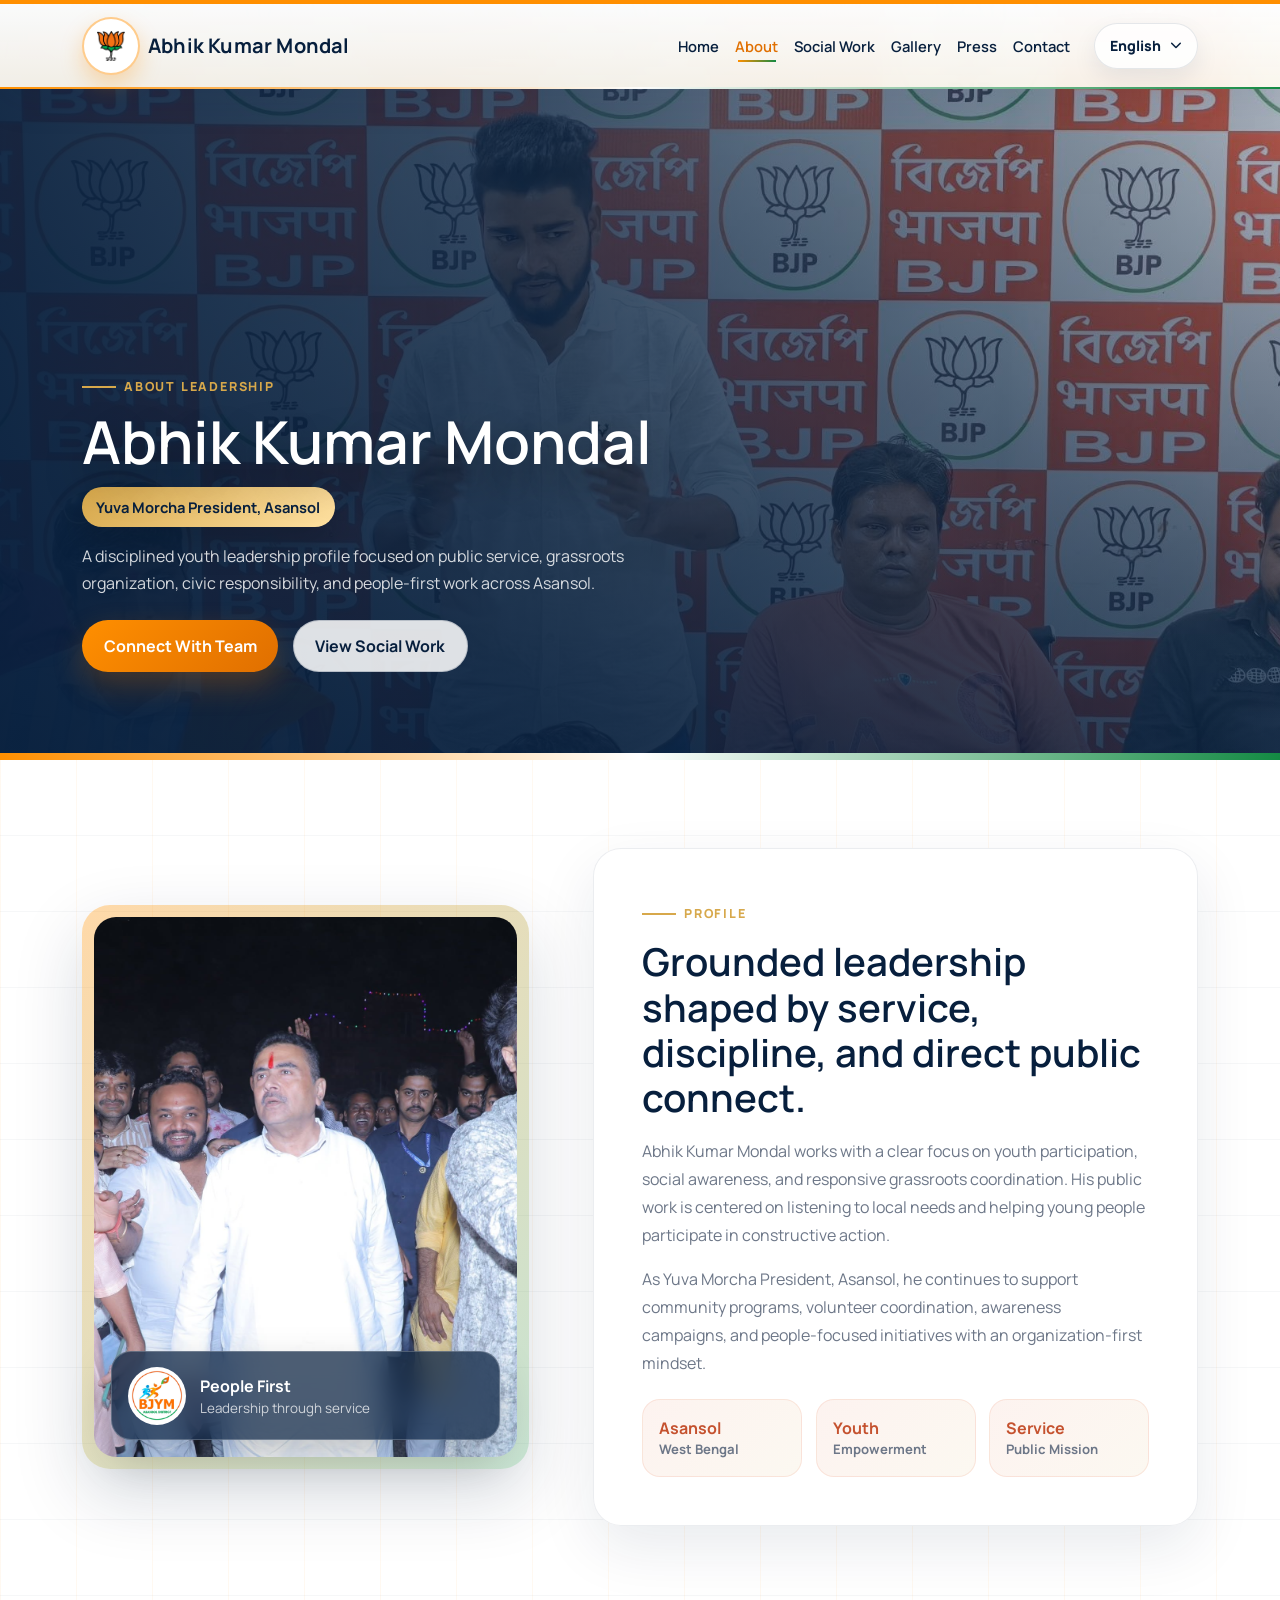
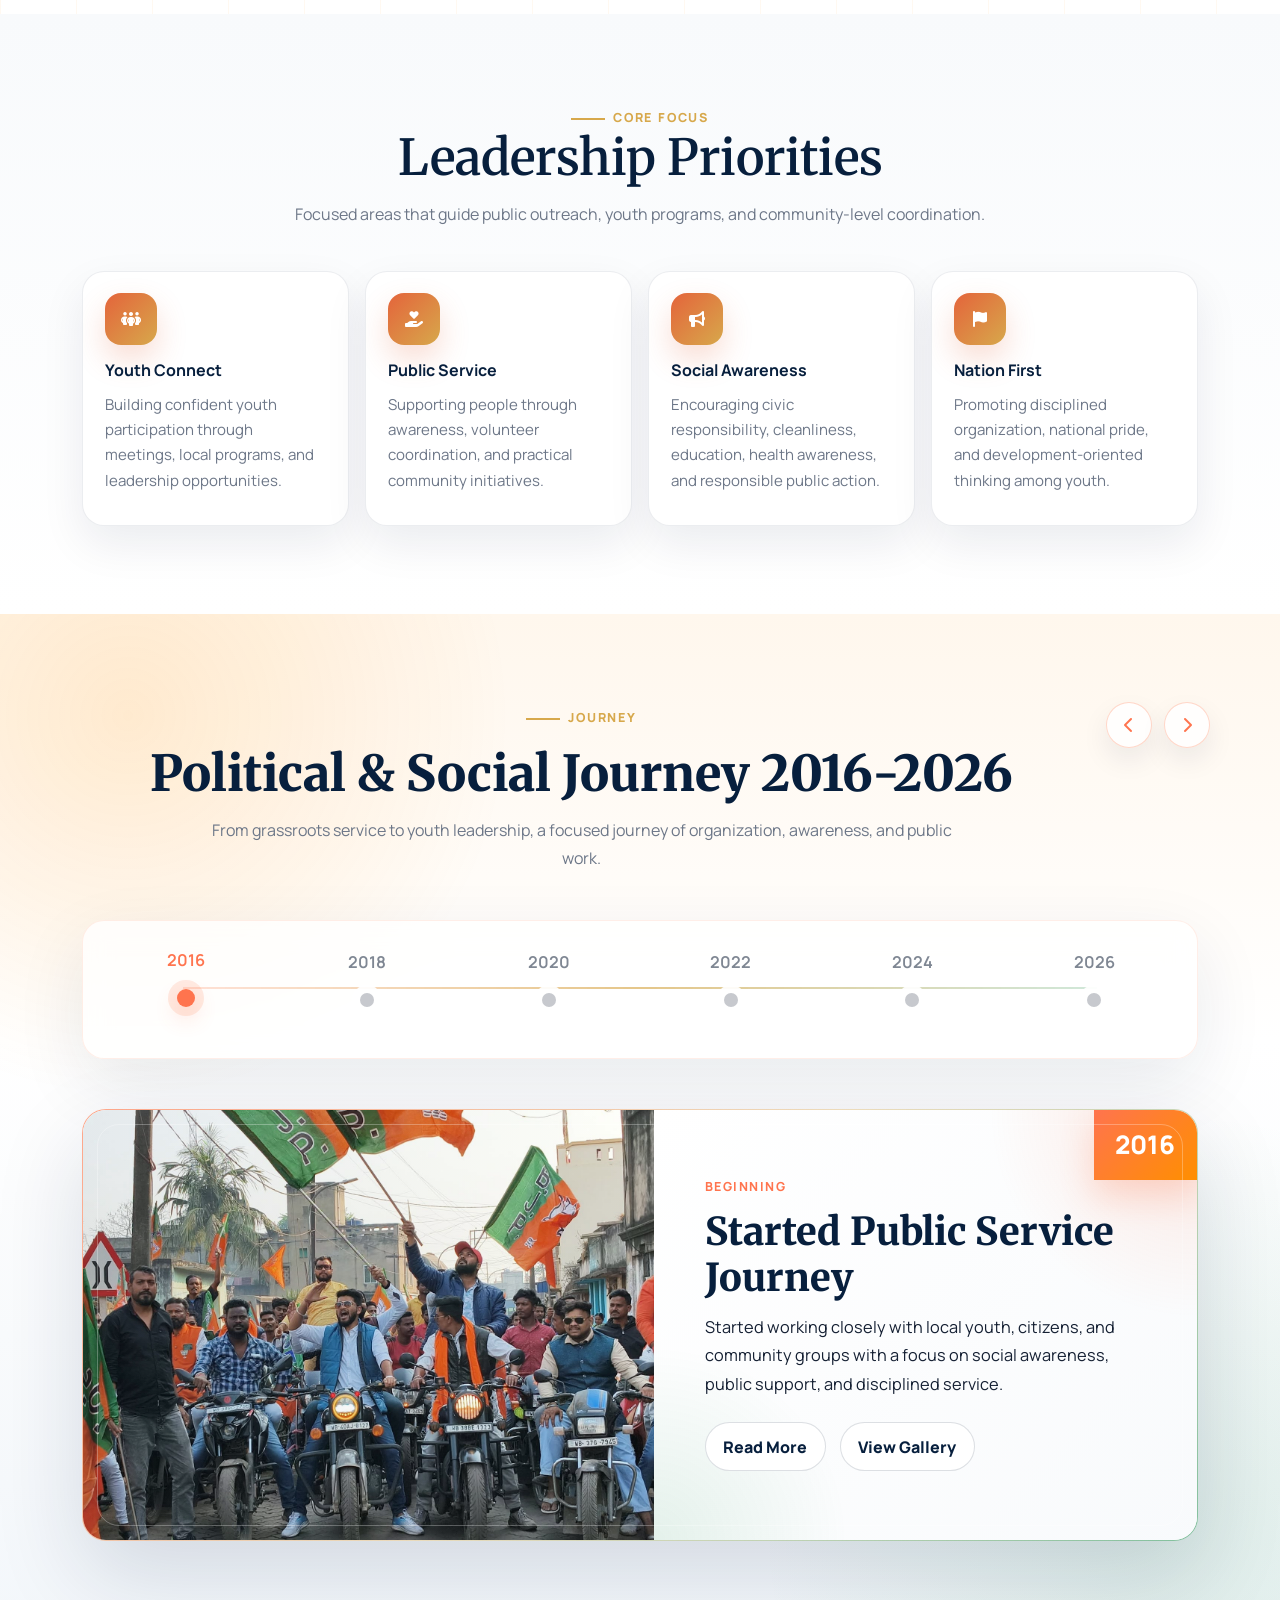
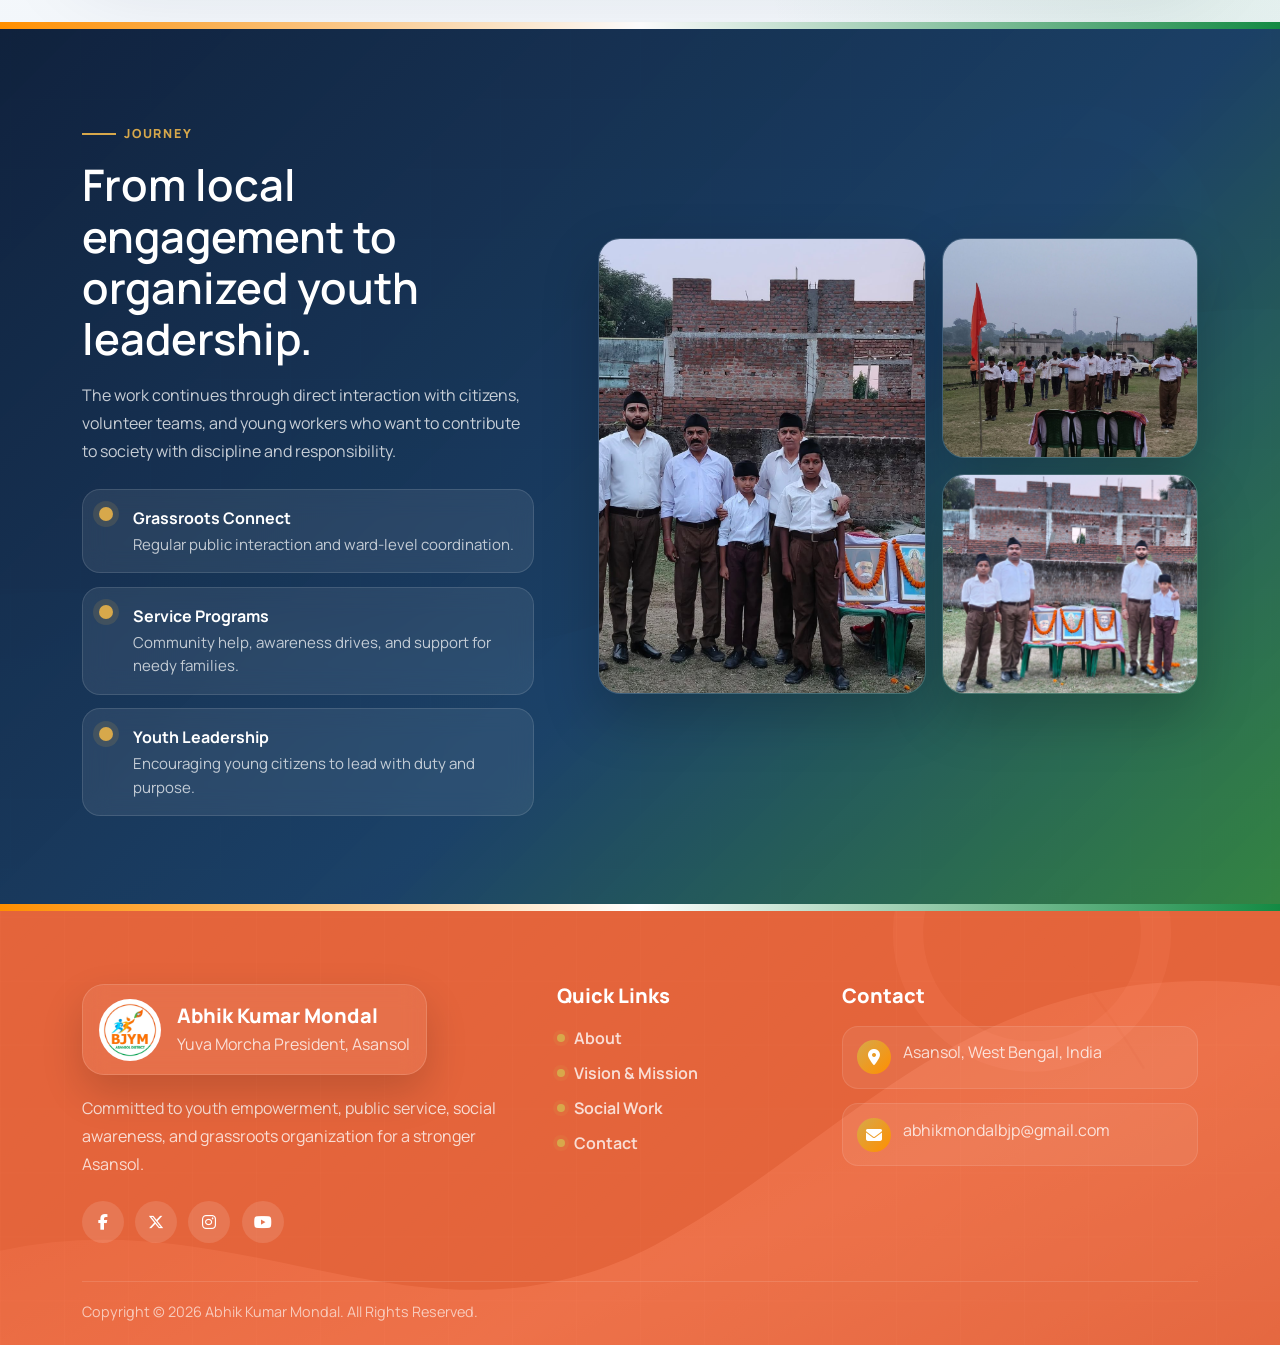
==== commit 987814fa: "retail ecommerce ui fix" ====
--- a/about.html
+++ b/about.html
@@ -1,4 +1,4 @@
-<!doctype html>
+﻿<!doctype html>
 <html lang="en">
 <head>
   <meta charset="utf-8"><meta name="viewport" content="width=device-width, initial-scale=1">
@@ -8,26 +8,194 @@
   <link href="https://fonts.googleapis.com/css2?family=Manrope:wght@400;500;600;700;800&family=Merriweather:wght@700;900&display=swap" rel="stylesheet">
   <link href="https://cdn.jsdelivr.net/npm/bootstrap@5.3.3/dist/css/bootstrap.min.css" rel="stylesheet"><link href="https://cdnjs.cloudflare.com/ajax/libs/font-awesome/6.5.2/css/all.min.css" rel="stylesheet"><link href="assets/css/style.css" rel="stylesheet">
 </head>
-<body>
-  <nav class="navbar navbar-expand-lg fixed-top site-navbar"><div class="container"><a class="navbar-brand brand-switch d-flex align-items-center gap-2" href="index.html"><span class="brand-mark"><img class="brand-logo brand-logo-main" src="assets/images/logo-111.webp" alt="BJP logo"><img class="brand-logo brand-logo-yuva" src="assets/images/yobo-logo.jpg" alt="Yuva Morcha logo"></span><span class="brand-copy"><strong class="d-block">Abhik Kumar Mondal</strong><span class="brand-role">Yuva Morcha President, Asansol</span></span></a><button class="navbar-toggler" type="button" data-bs-toggle="collapse" data-bs-target="#mainNavbar"><span class="navbar-toggler-icon"></span></button><div class="collapse navbar-collapse" id="mainNavbar"><ul class="navbar-nav ms-auto align-items-lg-center"><li class="nav-item"><a class="nav-link" href="index.html">Home</a></li><li class="nav-item"><a class="nav-link" href="about.html">About</a></li><li class="nav-item"><a class="nav-link" href="vision.html">Vision</a></li><li class="nav-item"><a class="nav-link" href="social-work.html">Social Work</a></li><li class="nav-item"><a class="nav-link" href="gallery.html">Gallery</a></li><li class="nav-item"><a class="nav-link" href="events.html">Events</a></li><li class="nav-item"><a class="nav-link" href="news.html">News</a></li><li class="nav-item"><a class="nav-link" href="contact.html">Contact</a></li></ul></div></div></nav>
-  <header class="page-hero"><div class="container"><span class="eyebrow reveal">About</span><h1 class="mt-3 reveal">Dedicated Youth Leadership</h1><p class="reveal">A professional profile of Abhik Kumar Mondal and his commitment to public service, youth empowerment, awareness, development, and grassroots organization in Asansol.</p></div></header>
-  <section class="section-padding">
-    <div class="container">
-      <div class="row g-5 align-items-center">
-        <div class="col-lg-5 reveal"><img class="rounded-4 shadow" src="assets/images/abhik-placeholder.svg" alt="Abhik Kumar Mondal portrait placeholder"></div>
-        <div class="col-lg-7 reveal">
+<body class="about-page">
+  <nav class="navbar navbar-expand-lg fixed-top site-navbar">
+    <div class="container">
+      <a class="navbar-brand brand-switch d-flex align-items-center gap-2" href="index.html">
+        <span class="brand-mark">
+          <img class="brand-logo brand-logo-main" src="assets/images/logo-111.webp" alt="BJP logo">
+          <img class="brand-logo brand-logo-yuva" src="assets/images/yobo-logo.jpg" alt="Yuva Morcha logo">
+        </span>
+        <span class="brand-copy">
+          <strong class="d-block">Abhik Kumar Mondal</strong>
+          <span class="brand-role">Yuva Morcha President, Asansol</span>
+        </span>
+      </a>
+      <div class="language-switcher ms-lg-3">
+  <label class="visually-hidden" for="languageSelect">Select Language</label>
+  <select id="languageSelect" class="language-native" aria-label="Select Language" tabindex="-1">
+    <option value="en">English</option>
+    <option value="bn">Bangla</option>
+    <option value="hi">Hindi</option>
+  </select>
+  <button class="language-current" type="button" aria-haspopup="listbox" aria-expanded="false">
+    <i class="fa-solid fa-globe"></i>
+    <span>English</span>
+    <i class="fa-solid fa-chevron-down"></i>
+  </button>
+  <div class="language-options" role="listbox" aria-label="Select Language">
+    <button type="button" class="language-option active" data-lang="en" role="option" aria-selected="true">English</button>
+    <button type="button" class="language-option" data-lang="bn" role="option" aria-selected="false">Bangla</button>
+    <button type="button" class="language-option" data-lang="hi" role="option" aria-selected="false">Hindi</button>
+  </div>
+      </div>
+      <button class="navbar-toggler" type="button" data-bs-toggle="collapse" data-bs-target="#mainNavbar" aria-controls="mainNavbar" aria-expanded="false" aria-label="Toggle navigation">
+        <span class="navbar-toggler-icon"></span>
+      </button>
+      <div class="collapse navbar-collapse" id="mainNavbar">
+        <ul class="navbar-nav ms-auto align-items-lg-center">
+          <li class="nav-item"><a class="nav-link" href="index.html" data-i18n="nav.home">Home</a></li>
+          <li class="nav-item"><a class="nav-link" href="about.html" data-i18n="nav.about">About</a></li>
+          <li class="nav-item"><a class="nav-link" href="social-work.html" data-i18n="nav.social">Social Work</a></li>
+          <li class="nav-item"><a class="nav-link" href="gallery.html" data-i18n="nav.gallery">Gallery</a></li>
+          <li class="nav-item"><a class="nav-link" href="news.html" data-i18n="nav.news">Press</a></li>
+          <li class="nav-item"><a class="nav-link" href="contact.html" data-i18n="nav.contact">Contact</a></li>
+        </ul>
+      </div>
+    </div>
+  </nav>
+
+  <header class="about-hero">
+    <div class="about-hero-media" aria-hidden="true">
+      <img src="assets/images/abhik-02.jpg" alt="">
+    </div>
+    <div class="container">
+      <div class="about-hero-content reveal">
+        <span class="eyebrow">About Leadership</span>
+        <h1>Abhik Kumar Mondal</h1>
+        <p class="about-hero-role">Yuva Morcha President, Asansol</p>
+        <p class="about-hero-text">A disciplined youth leadership profile focused on public service, grassroots organization, civic responsibility, and people-first work across Asansol.</p>
+        <div class="about-hero-actions">
+          <a class="btn btn-premium" href="contact.html">Connect With Team</a>
+          <a class="btn btn-outline-premium" href="social-work.html">View Social Work</a>
+        </div>
+      </div>
+    </div>
+  </header>
+
+  <section class="section-padding about-profile-section">
+    <div class="container">
+      <div class="about-profile-grid">
+        <div class="about-profile-visual reveal">
+          <img class="about-profile-main" src="assets/images/abhik-03.jpg" alt="Abhik Kumar Mondal public activity">
+          <div class="about-profile-badge">
+            <img src="assets/images/yobo-logo.jpg" alt="Yuva Morcha logo">
+            <div><strong>People First</strong><span>Leadership through service</span></div>
+          </div>
+        </div>
+        <div class="about-profile-copy reveal">
           <span class="eyebrow">Profile</span>
-          <h2 class="mt-3 mb-3">Working with discipline, service, and organization-first values.</h2>
-          <p class="lead-muted">Abhik Kumar Mondal is a dedicated youth leader from Asansol, committed to public service and active grassroots engagement. As Yuva Morcha President, Asansol, his focus is to connect young citizens with constructive social initiatives, civic responsibility, and development-oriented thinking.</p>
-          <p class="lead-muted">His work emphasizes youth empowerment, social awareness, support for needy families, education campaigns, and stronger local organization. He believes leadership must remain close to people, responsive to local issues, and committed to the larger national interest.</p>
-          <p class="lead-muted">Through community programs, volunteer coordination, and public outreach, he continues to encourage disciplined youth participation for a cleaner, safer, more aware, and more developed Asansol.</p>
-        </div>
-      </div>
-    </div>
-  </section>
-  <section class="section-padding band"><div class="container"><div class="row g-4"><div class="col-md-4 reveal"><div class="premium-card"><div class="icon-box"><i class="fa-solid fa-users"></i></div><h4>Youth Connect</h4><p>Building confident youth participation through meetings, service programs, and leadership opportunities.</p></div></div><div class="col-md-4 reveal"><div class="premium-card"><div class="icon-box"><i class="fa-solid fa-hand-holding-heart"></i></div><h4>Public Service</h4><p>Responding to community needs with practical support, awareness, and volunteer coordination.</p></div></div><div class="col-md-4 reveal"><div class="premium-card"><div class="icon-box"><i class="fa-solid fa-flag"></i></div><h4>Nation First</h4><p>Promoting civic duty, national pride, disciplined organization, and constructive public action.</p></div></div></div></div></section>
-  <footer class="site-footer"><div class="container"><div class="row g-4"><div class="col-lg-5"><h5>Abhik Kumar Mondal</h5><p>Yuva Morcha President, Asansol</p><div class="social-icons"><a href="#"><i class="fab fa-facebook-f"></i></a><a href="#"><i class="fab fa-x-twitter"></i></a><a href="#"><i class="fab fa-instagram"></i></a><a href="#"><i class="fab fa-youtube"></i></a></div></div><div class="col-lg-3"><h5>Quick Links</h5><div class="footer-links"><a href="about.html">About</a><a href="vision.html">Vision & Mission</a><a href="social-work.html">Social Work</a><a href="contact.html">Contact</a></div></div><div class="col-lg-4"><h5>Contact</h5><p>Asansol, West Bengal<br>Phone: +91 90000 00000<br>Email: abhikmondalbjp@gmail.com</p></div></div><div class="copyright text-center">Copyright &copy; 2026 Abhik Kumar Mondal. All Rights Reserved.</div></div></footer>
-  <nav class="mobile-bottom-tabs" aria-label="Mobile quick navigation"><a href="index.html"><i class="fa-solid fa-house"></i><span>Home</span></a><a href="social-work.html"><i class="fa-solid fa-hand-holding-heart"></i><span>Social Work</span></a><a href="gallery.html"><i class="fa-solid fa-images"></i><span>Gallery</span></a><a href="news.html"><i class="fa-solid fa-newspaper"></i><span>News</span></a></nav>
+          <h2>Grounded leadership shaped by service, discipline, and direct public connect.</h2>
+          <p class="lead-muted">Abhik Kumar Mondal works with a clear focus on youth participation, social awareness, and responsive grassroots coordination. His public work is centered on listening to local needs and helping young people participate in constructive action.</p>
+          <p class="lead-muted">As Yuva Morcha President, Asansol, he continues to support community programs, volunteer coordination, awareness campaigns, and people-focused initiatives with an organization-first mindset.</p>
+          <div class="about-signature-row">
+            <div><strong>Asansol</strong><span>West Bengal</span></div>
+            <div><strong>Youth</strong><span>Empowerment</span></div>
+            <div><strong>Service</strong><span>Public Mission</span></div>
+          </div>
+        </div>
+      </div>
+    </div>
+  </section>
+
+  <section class="section-padding about-values-section">
+    <div class="container">
+      <div class="section-title reveal">
+        <span class="eyebrow">Core Focus</span>
+        <h2>Leadership Priorities</h2>
+        <p>Focused areas that guide public outreach, youth programs, and community-level coordination.</p>
+      </div>
+      <div class="about-values-grid">
+        <article class="about-value-card reveal">
+          <i class="fa-solid fa-people-group"></i>
+          <h3>Youth Connect</h3>
+          <p>Building confident youth participation through meetings, local programs, and leadership opportunities.</p>
+        </article>
+        <article class="about-value-card reveal">
+          <i class="fa-solid fa-hand-holding-heart"></i>
+          <h3>Public Service</h3>
+          <p>Supporting people through awareness, volunteer coordination, and practical community initiatives.</p>
+        </article>
+        <article class="about-value-card reveal">
+          <i class="fa-solid fa-bullhorn"></i>
+          <h3>Social Awareness</h3>
+          <p>Encouraging civic responsibility, cleanliness, education, health awareness, and responsible public action.</p>
+        </article>
+        <article class="about-value-card reveal">
+          <i class="fa-solid fa-flag"></i>
+          <h3>Nation First</h3>
+          <p>Promoting disciplined organization, national pride, and development-oriented thinking among youth.</p>
+        </article>
+      </div>
+    </div>
+  </section>
+
+  <section class="section-padding journey-section">
+    <div class="container">
+      <div class="journey-header reveal">
+        <div>
+          <span class="journey-label">Journey</span>
+          <h2 data-i18n="journey.heading">Political & Social Journey 2016-2026</h2>
+          <p>From grassroots service to youth leadership, a focused journey of organization, awareness, and public work.</p>
+        </div>
+        <div class="journey-controls">
+          <button type="button" class="journey-prev" aria-label="Previous journey item"><i class="fa-solid fa-chevron-left"></i></button>
+          <button type="button" class="journey-next" aria-label="Next journey item"><i class="fa-solid fa-chevron-right"></i></button>
+        </div>
+      </div>
+      <div class="journey-year-nav reveal" role="tablist" aria-label="Journey years">
+        <button type="button" class="active" data-year="2016" data-title="Started Public Service Journey" data-tag="Beginning" data-image="assets/images/abhik-01.jpg" data-text="Started working closely with local youth, citizens, and community groups with a focus on social awareness, public support, and disciplined service.">2016<span></span></button>
+        <button type="button" data-year="2018" data-title="Strengthened Local Youth Network" data-tag="Grassroots Connect" data-image="assets/images/abhik-02.jpg" data-text="Expanded youth participation through meetings, awareness activities, volunteer coordination, and local issue-based work across Asansol.">2018<span></span></button>
+        <button type="button" data-year="2020" data-title="Focused Community Support" data-tag="Service First" data-image="assets/images/abhik-03.jpg" data-text="Worked on public help initiatives, support for needy families, health awareness, and responsible civic participation during difficult times.">2020<span></span></button>
+        <button type="button" data-year="2022" data-title="Built Stronger Booth-Level Presence" data-tag="Organization" data-image="assets/images/abhik-04.jpg" data-text="Focused on disciplined organization building, team development, public outreach, and strengthening grassroots structure.">2022<span></span></button>
+        <button type="button" data-year="2024" data-title="Yuva Morcha President, Asansol" data-tag="Leadership" data-image="assets/images/abhik-05.jpg" data-text="Continued leading youth-focused activities for development, awareness, public service, and nation-first organizational values.">2024<span></span></button>
+        <button type="button" data-year="2026" data-title="Expanding Service & Youth Leadership" data-tag="Future Mission" data-image="assets/images/abhik-06.jpg" data-text="Moving forward with stronger youth engagement, wider public service programs, community development initiatives, and a focused mission for Asansol.">2026<span></span></button>
+      </div>
+      <div class="journey-display reveal">
+        <div class="journey-image-panel">
+          <img id="journeyImage" src="assets/images/abhik-01.jpg" alt="Journey image">
+        </div>
+        <div class="journey-content-panel">
+          <div class="journey-year-badge" id="journeyYear">2016</div>
+          <span id="journeyTag">Beginning</span>
+          <h3 id="journeyTitle">Started Public Service Journey</h3>
+          <p id="journeyText">Started working closely with local youth, citizens, and community groups with a focus on social awareness, public support, and disciplined service.</p>
+          <div class="journey-actions">
+            <a href="about.html" data-i18n="cta.readMore">Read More</a>
+            <a href="gallery.html" data-i18n="cta.gallery">View Gallery</a>
+          </div>
+        </div>
+      </div>
+    </div>
+  </section>
+
+  <section class="section-padding about-journey-section">
+    <div class="container">
+      <div class="about-journey-layout">
+        <div class="about-journey-copy reveal">
+          <span class="eyebrow">Journey</span>
+          <h2>From local engagement to organized youth leadership.</h2>
+          <p class="lead-muted">The work continues through direct interaction with citizens, volunteer teams, and young workers who want to contribute to society with discipline and responsibility.</p>
+          <div class="about-timeline">
+            <div><strong>Grassroots Connect</strong><span>Regular public interaction and ward-level coordination.</span></div>
+            <div><strong>Service Programs</strong><span>Community help, awareness drives, and support for needy families.</span></div>
+            <div><strong>Youth Leadership</strong><span>Encouraging young citizens to lead with duty and purpose.</span></div>
+          </div>
+        </div>
+        <div class="about-journey-gallery reveal">
+          <img src="assets/images/abhik-04.jpg" alt="Grassroots meeting">
+          <img src="assets/images/abhik-05.jpg" alt="Youth public program">
+          <img src="assets/images/abhik-06.jpg" alt="Community activity">
+        </div>
+      </div>
+    </div>
+  </section>
+
+  <footer class="site-footer"><div class="container"><div class="row g-4"><div class="col-lg-5"><div class="footer-brand-card"><img src="assets/images/yobo-logo.jpg" alt="Abhik Kumar Mondal logo"><div><h5>Abhik Kumar Mondal</h5><p>Yuva Morcha President, Asansol</p></div></div><p class="footer-about">Committed to youth empowerment, public service, social awareness, and grassroots organization for a stronger Asansol.</p><div class="social-icons"><a href="#"><i class="fab fa-facebook-f"></i></a><a href="#"><i class="fab fa-x-twitter"></i></a><a href="#"><i class="fab fa-instagram"></i></a><a href="#"><i class="fab fa-youtube"></i></a></div></div><div class="col-lg-3"><h5>Quick Links</h5><div class="footer-links"><a href="about.html">About</a><a href="vision.html">Vision & Mission</a><a href="social-work.html">Social Work</a><a href="contact.html">Contact</a></div></div><div class="col-lg-4"><h5>Contact</h5><div class="footer-contact-list"><div><i class="fa-solid fa-location-dot"></i><span>Asansol, West Bengal, India</span></div><div><i class="fa-solid fa-envelope"></i><span>abhikmondalbjp@gmail.com</span></div></div></div></div><div class="copyright text-center">Copyright &copy; 2026 Abhik Kumar Mondal. All Rights Reserved.</div></div></footer>
+  <nav class="mobile-bottom-tabs" aria-label="Mobile quick navigation"><a href="index.html"><i class="fa-solid fa-house"></i><span>Home</span></a><a href="social-work.html"><i class="fa-solid fa-hand-holding-heart"></i><span>Social Work</span></a><a href="gallery.html"><i class="fa-solid fa-images"></i><span>Gallery</span></a><a href="news.html"><i class="fa-solid fa-newspaper"></i><span>Press</span></a></nav>
   <script src="https://code.jquery.com/jquery-3.7.1.min.js"></script><script src="https://cdn.jsdelivr.net/npm/bootstrap@5.3.3/dist/js/bootstrap.bundle.min.js"></script><script src="assets/js/main.js"></script>
 </body>
 </html>
+
+
+
--- a/assets/css/style.css
+++ b/assets/css/style.css
@@ -49,6 +49,24 @@
   box-shadow: 0 14px 38px rgba(7, 31, 61, 0.08);
 }
 
+.site-navbar .navbar-brand {
+  order: 1;
+  min-width: 0;
+}
+
+.site-navbar .language-switcher {
+  order: 2;
+  flex: 0 0 auto;
+}
+
+.site-navbar .navbar-toggler {
+  order: 3;
+}
+
+.site-navbar .navbar-collapse {
+  order: 4;
+}
+
 .site-navbar::after {
   content: "";
   position: absolute;
@@ -173,33 +191,109 @@
 }
 
 .language-switcher {
+  position: relative;
   display: inline-flex;
-  align-items: center;
-  gap: 0.45rem;
   width: fit-content;
-  padding: 0.36rem 0.5rem 0.36rem 0.8rem;
+  padding: 0;
   border: 1px solid rgba(7, 31, 61, 0.1);
   border-radius: 999px;
   background: rgba(255, 255, 255, 0.82);
   box-shadow: 0 10px 24px rgba(7, 31, 61, 0.08);
 }
 
-.language-switcher i {
-  color: var(--saffron-dark);
-  font-size: 0.95rem;
-}
-
-.language-switcher select {
-  height: 34px;
-  color: var(--navy);
+.language-native {
+  position: absolute;
+  inset: 0;
+  width: 100%;
+  height: 100%;
+  opacity: 0;
+  pointer-events: none;
+}
+
+.language-current {
+  display: inline-flex;
+  align-items: center;
+  gap: 0.58rem;
+  min-height: 44px;
   border: 0;
   border-radius: 999px;
+  padding: 0.55rem 0.92rem;
+  color: var(--navy);
+  background: transparent;
+  font-size: 0.88rem;
+  font-weight: 850;
+  line-height: 1;
+}
+
+.language-current i:first-child {
+  display: none;
+}
+
+.language-current i:last-child {
+  color: var(--navy);
+  font-size: 0.72rem;
+  transition: transform 0.2s ease;
+}
+
+.language-switcher.open .language-current i:last-child {
+  transform: rotate(180deg);
+}
+
+.language-options {
+  position: absolute;
+  top: calc(100% + 0.55rem);
+  right: 0;
+  z-index: 50;
+  min-width: 168px;
+  display: grid;
+  gap: 0.28rem;
+  border: 1px solid rgba(7, 31, 61, 0.1);
+  border-radius: 18px;
+  padding: 0.45rem;
+  background: rgba(255, 255, 255, 0.96);
+  box-shadow: 0 22px 52px rgba(7, 31, 61, 0.16);
+  opacity: 0;
+  visibility: hidden;
+  transform: translateY(-6px);
+  transition: opacity 0.18s ease, transform 0.18s ease, visibility 0.18s ease;
+}
+
+.language-switcher.open .language-options {
+  opacity: 1;
+  visibility: visible;
+  transform: translateY(0);
+}
+
+.language-option {
+  display: flex;
+  align-items: center;
+  justify-content: space-between;
+  border: 0;
+  border-radius: 999px;
+  padding: 0.68rem 0.82rem;
+  color: var(--navy);
   background: transparent;
   font-size: 0.82rem;
   font-weight: 800;
-  outline: 0;
-  cursor: pointer;
-  padding-right: 0.35rem;
+  text-align: left;
+}
+
+.language-option::after {
+  content: "\f00c";
+  color: var(--saffron-dark);
+  font-family: "Font Awesome 6 Free";
+  font-size: 0.72rem;
+  font-weight: 900;
+  opacity: 0;
+}
+
+.language-option:hover,
+.language-option.active {
+  background: rgba(255, 143, 0, 0.11);
+}
+
+.language-option.active::after {
+  opacity: 1;
 }
 
 .btn-premium {
@@ -292,8 +386,9 @@
   position: absolute;
   inset: 0;
   background:
-    linear-gradient(90deg, rgba(2, 9, 20, 0.84) 0%, rgba(4, 18, 36, 0.62) 42%, rgba(4, 12, 24, 0.88) 100%),
-    linear-gradient(0deg, rgba(0, 0, 0, 0.46), rgba(0, 0, 0, 0.08) 45%, rgba(0, 0, 0, 0.38));
+    linear-gradient(90deg, rgba(2, 9, 20, 0.9) 0%, rgba(4, 18, 36, 0.66) 42%, rgba(4, 12, 24, 0.48) 72%, rgba(4, 12, 24, 0.82) 100%),
+    radial-gradient(circle at 22% 48%, rgba(255, 143, 0, 0.18), transparent 34%),
+    linear-gradient(0deg, rgba(0, 0, 0, 0.58), rgba(0, 0, 0, 0.08) 45%, rgba(0, 0, 0, 0.42));
   pointer-events: none;
 }
 
@@ -303,10 +398,24 @@
 }
 
 .hero-content {
+  position: relative;
   width: min(600px, 100%);
   margin-left: 0;
   margin-right: auto;
   text-align: left;
+  padding-left: 1.35rem;
+}
+
+.hero-content::before {
+  content: "";
+  position: absolute;
+  left: 0;
+  top: 0.25rem;
+  bottom: 0.35rem;
+  width: 4px;
+  border-radius: 999px;
+  background: linear-gradient(180deg, var(--saffron), var(--gold), var(--green));
+  box-shadow: 0 0 28px rgba(255, 143, 0, 0.34);
 }
 
 .eyebrow,
@@ -332,30 +441,38 @@
 
 .hero h1,
 .page-hero h1 {
-  font-family: var(--font-heading);
-  font-weight: 800;
+  /* font-family: var(--font-heading); */
+  /* font-weight: 800; */
   line-height: 1.02;
+      color: #fff;
 }
 
 .hero h1 {
-  font-size: clamp(1.95rem, 3.8vw, 3.55rem);
+  font-size: clamp(2.05rem, 4.1vw, 3.85rem);
   margin: 0.95rem 0 0.6rem;
   text-transform: capitalize;
+  font-weight: 800;
+  text-shadow: 0 14px 34px rgba(0, 0, 0, 0.38);
+}
+
+.hero-subtitle {
+  display: inline-flex;
+  width: fit-content;
+  color: rgba(255, 255, 255, 0.88);
+  border: 1px solid rgba(255, 255, 255, 0.18);
+  border-radius: 999px;
+  padding: 0.42rem 0.82rem;
+  font-size: clamp(0.84rem, 1.2vw, 0.98rem);
   font-weight: 700;
-  text-shadow: 0 14px 34px rgba(0, 0, 0, 0.38);
-}
-
-.hero-subtitle {
-  color: rgba(255, 255, 255, 0.88);
-  font-size: clamp(0.96rem, 1.7vw, 1.16rem);
-  font-weight: 600;
-  margin-bottom: 0.7rem;
+  margin-bottom: 0.85rem;
+  background: rgba(255, 255, 255, 0.1);
+  backdrop-filter: blur(10px);
 }
 
 .hero h2 {
   color: #ff835c;
   font-family: var(--font-heading);
-  font-size: clamp(1.25rem, 2.4vw, 2.2rem);
+  font-size: clamp(1.2rem, 2vw, 1.9rem);
   font-weight: 700;
   line-height: 1.12;
   margin-bottom: 0.9rem;
@@ -366,7 +483,7 @@
   max-width: 560px;
   margin-left: 0;
   margin-right: auto;
-  color: rgba(255, 255, 255, 0.78);
+  color: rgba(255, 255, 255, 0.84);
   font-size: 0.98rem;
   line-height: 1.65;
   margin-bottom: 1.45rem;
@@ -451,6 +568,7 @@
 
 .banner-slider .slick-dots li.slick-active button::before {
   background: #ff835c;
+  transform: scale(1.35);
 }
 
 .banner-slider .slick-prev,
@@ -459,8 +577,10 @@
   width: 42px;
   height: 42px;
   border-radius: 50%;
-  background: rgba(7, 31, 61, 0.72);
-  backdrop-filter: blur(8px);
+  border: 1px solid rgba(255, 255, 255, 0.18);
+  background: rgba(7, 31, 61, 0.58);
+  box-shadow: 0 16px 32px rgba(0, 0, 0, 0.18);
+  backdrop-filter: blur(12px);
   transition: background 0.2s ease, transform 0.2s ease;
 }
 
@@ -633,25 +753,11 @@
 }
 
 .about-premium-section::before {
-  content: "";
-  position: absolute;
-  left: -120px;
-  top: 80px;
-  width: 330px;
-  height: 330px;
-  border-radius: 50%;
-  background: rgba(255, 143, 0, 0.12);
+  content: none;
 }
 
 .about-premium-section::after {
-  content: "";
-  position: absolute;
-  right: -90px;
-  bottom: 50px;
-  width: 260px;
-  height: 260px;
-  border-radius: 50%;
-  background: rgba(19, 138, 67, 0.12);
+  content: none;
 }
 
 .about-premium-section .container {
@@ -663,16 +769,16 @@
   position: relative;
   max-width: 570px;
   padding: 1.15rem;
-  border-radius: 30px;
+  border-radius: 24px;
   background:
     linear-gradient(var(--white), var(--white)) padding-box,
     linear-gradient(135deg, var(--saffron), var(--gold), var(--green)) border-box;
   border: 2px solid transparent;
-  box-shadow: var(--shadow);
+  box-shadow: 0 30px 80px rgba(7, 31, 61, 0.16);
 }
 
 .about-image-wrap::before {
-  content: "";
+  content: none;
   position: absolute;
   inset: 2rem -1.15rem -1.15rem 2rem;
   border-radius: 30px;
@@ -684,7 +790,7 @@
   position: relative;
   width: 100%;
   aspect-ratio: 5 / 4;
-  border-radius: 22px;
+  border-radius: 18px;
   overflow: hidden;
   background: var(--cream);
 }
@@ -722,7 +828,7 @@
   display: flex;
   align-items: center;
   gap: 0.8rem;
-  border-radius: 999px;
+  border-radius: 18px;
   padding: 0.7rem 1rem;
   z-index: 2;
 }
@@ -754,7 +860,7 @@
   right: -22px;
   bottom: 30px;
   width: min(250px, 74%);
-  border-radius: 20px;
+  border-radius: 18px;
   padding: 1.1rem;
   z-index: 2;
 }
@@ -775,10 +881,12 @@
 
 .about-content-card {
   border: 1px solid rgba(7, 31, 61, 0.08);
-  border-radius: 26px;
+  border-radius: 22px;
   padding: clamp(1.5rem, 3vw, 2.5rem);
-  background: rgba(255, 255, 255, 0.82);
-  box-shadow: var(--shadow-soft);
+  background:
+    linear-gradient(135deg, rgba(255, 255, 255, 0.96), rgba(248, 250, 252, 0.9)),
+    linear-gradient(135deg, rgba(255, 143, 0, 0.08), rgba(19, 138, 67, 0.08));
+  box-shadow: 0 22px 60px rgba(7, 31, 61, 0.1);
   backdrop-filter: blur(12px);
 }
 
@@ -854,10 +962,7 @@
   inset: 0;
   background:
     radial-gradient(circle at 10% 10%, rgba(255, 143, 0, 0.14), transparent 26%),
-    radial-gradient(circle at 92% 90%, rgba(19, 138, 67, 0.1), transparent 28%),
-    linear-gradient(90deg, rgba(7, 31, 61, 0.035) 1px, transparent 1px),
-    linear-gradient(0deg, rgba(7, 31, 61, 0.03) 1px, transparent 1px);
-  background-size: auto, auto, 72px 72px, 72px 72px;
+    radial-gradient(circle at 92% 90%, rgba(19, 138, 67, 0.1), transparent 28%);
   pointer-events: none;
 }
 
@@ -939,12 +1044,13 @@
   gap: 1rem;
   max-width: 1120px;
   margin: 0 auto;
-  padding: 1.25rem 1.25rem 4.5rem;
+  padding: 1.8rem 1.25rem 3rem;
   border: 1px solid rgba(255, 112, 67, 0.12);
-  border-radius: 28px;
-  background: rgba(255, 255, 255, 0.62);
-  box-shadow: 0 18px 50px rgba(7, 31, 61, 0.07);
+  border-radius: 22px;
+  background: rgba(255, 255, 255, 0.78);
+  box-shadow: 0 24px 70px rgba(7, 31, 61, 0.09);
   backdrop-filter: blur(14px);
+  margin-bottom: 50px;
 }
 
 .journey-year-nav::before {
@@ -1003,13 +1109,13 @@
   max-width: 1180px;
   margin: 0 auto;
   border: 1px solid rgba(7, 31, 61, 0.08);
-  border-radius: 32px;
+  border-radius: 24px;
   overflow: hidden;
   background:
     linear-gradient(var(--white), var(--white)) padding-box,
     linear-gradient(135deg, rgba(255, 112, 67, 0.62), rgba(215, 168, 75, 0.36), rgba(19, 138, 67, 0.45)) border-box;
   border: 1px solid transparent;
-  box-shadow: 0 34px 90px rgba(7, 31, 61, 0.16);
+  box-shadow: 0 34px 90px rgba(7, 31, 61, 0.14);
 }
 
 .journey-display::before {
@@ -1177,10 +1283,13 @@
 
 .social-premium-section .section-title h2 {
   color: var(--white);
+  font-size: clamp(1.55rem, 2.8vw, 2.3rem);
 }
 
 .social-premium-section .section-title p {
   color: rgba(255, 255, 255, 0.72);
+  font-size: 0.92rem;
+  line-height: 1.62;
 }
 
 .social-feature-card {
@@ -1188,9 +1297,9 @@
   min-height: 100%;
   overflow: hidden;
   border: 1px solid rgba(255, 255, 255, 0.18);
-  border-radius: 28px;
+  border-radius: 22px;
   background: rgba(255, 255, 255, 0.08);
-  box-shadow: 0 26px 70px rgba(0, 0, 0, 0.28);
+  box-shadow: 0 26px 78px rgba(0, 0, 0, 0.26);
 }
 
 .social-feature-card img {
@@ -1235,7 +1344,7 @@
 .social-feature-overlay h3 {
   color: var(--white);
   font-family: var(--font-heading);
-  font-size: clamp(1.65rem, 3vw, 2.45rem);
+  font-size: clamp(1.35rem, 2.45vw, 2rem);
   font-weight: 800;
   line-height: 1.18;
   margin-bottom: 0.8rem;
@@ -1243,7 +1352,8 @@
 
 .social-feature-overlay p {
   color: rgba(255, 255, 255, 0.76);
-  line-height: 1.7;
+  font-size: 0.92rem;
+  line-height: 1.6;
   margin-bottom: 1.4rem;
 }
 
@@ -1252,10 +1362,10 @@
   height: 100%;
   overflow: hidden;
   border: 1px solid rgba(255, 255, 255, 0.13);
-  border-radius: 22px;
+  border-radius: 18px;
   padding: 1.35rem;
-  background: rgba(255, 255, 255, 0.09);
-  box-shadow: 0 16px 42px rgba(0, 0, 0, 0.18);
+  background: rgba(255, 255, 255, 0.105);
+  box-shadow: 0 18px 48px rgba(0, 0, 0, 0.17);
   backdrop-filter: blur(14px);
   transition: transform 0.24s ease, border-color 0.24s ease, background 0.24s ease;
 }
@@ -1302,14 +1412,391 @@
 .social-service-card h4 {
   color: var(--white);
   font-weight: 600;
-  font-size: 22px;
+  font-size: 1.08rem;
   margin-bottom: 0.65rem;
 }
 
 .social-service-card p {
   color: rgba(255, 255, 255, 0.7);
-  line-height: 1.66;
+  font-size: 0.9rem;
+  line-height: 1.56;
   margin-bottom: 0;
+}
+
+.social-work-hero {
+  position: relative;
+  overflow: hidden;
+  min-height: 760px;
+  padding: 8.8rem 0 4.2rem;
+  color: var(--white);
+  background:
+    linear-gradient(115deg, rgba(7, 31, 61, 0.96) 0%, rgba(7, 31, 61, 0.9) 45%, rgba(228, 100, 59, 0.86) 100%),
+    url("../images/hero-bg.svg") center/cover no-repeat;
+}
+
+.social-work-hero::after {
+  content: "";
+  position: absolute;
+  left: 0;
+  right: 0;
+  bottom: 0;
+  height: 7px;
+  background: linear-gradient(90deg, var(--saffron), var(--white), var(--green));
+}
+
+.social-work-hero .container {
+  position: relative;
+  z-index: 1;
+}
+
+.social-work-hero-grid {
+  display: grid;
+  grid-template-columns: minmax(0, 0.92fr) minmax(360px, 0.78fr);
+  gap: clamp(2rem, 5vw, 4.5rem);
+  align-items: center;
+}
+
+.social-work-hero-copy h1 {
+  max-width: 760px;
+  font-family: var(--font-heading);
+  font-size: clamp(1.9rem, 3.7vw, 3.45rem);
+  font-weight: 700;
+  line-height: 1.08;
+  margin: 0.85rem 0 0.9rem;
+}
+
+.social-work-hero-copy p {
+  max-width: 600px;
+  color: rgba(255, 255, 255, 0.78);
+  font-size: clamp(0.9rem, 1.25vw, 1rem);
+  line-height: 1.65;
+  margin-bottom: 1.35rem;
+}
+
+.social-work-hero-actions {
+  display: flex;
+  flex-wrap: wrap;
+  gap: 0.85rem;
+}
+
+.social-work-hero .btn-outline-premium {
+  color: var(--white);
+  border-color: rgba(255, 255, 255, 0.42);
+  background: rgba(255, 255, 255, 0.1);
+  backdrop-filter: blur(12px);
+}
+
+.social-work-hero .btn-outline-premium:hover {
+  color: var(--navy);
+  border-color: var(--white);
+  background: var(--white);
+}
+
+.social-work-hero .btn {
+  padding: 0.78rem 1.35rem;
+  font-size: 0.9rem;
+}
+
+.social-work-visual {
+  position: relative;
+  padding: 1rem;
+  border: 1px solid rgba(255, 255, 255, 0.16);
+  border-radius: 30px;
+  background: rgba(255, 255, 255, 0.1);
+  box-shadow: 0 28px 80px rgba(0, 0, 0, 0.26);
+  backdrop-filter: blur(14px);
+}
+
+.social-work-visual img {
+  width: 100%;
+  aspect-ratio: 4 / 5;
+  object-fit: cover;
+  border-radius: 22px;
+}
+
+.social-work-badge {
+  position: absolute;
+  left: -24px;
+  bottom: 34px;
+  display: flex;
+  align-items: center;
+  gap: 0.85rem;
+  width: min(320px, 86%);
+  padding: 0.95rem 1rem;
+  color: var(--navy);
+  border-radius: 20px;
+  background: rgba(255, 255, 255, 0.94);
+  box-shadow: var(--shadow);
+}
+
+.social-work-badge i {
+  width: 48px;
+  height: 48px;
+  display: grid;
+  place-items: center;
+  flex: 0 0 48px;
+  color: var(--white);
+  border-radius: 16px;
+  background: linear-gradient(135deg, var(--saffron), var(--green));
+}
+
+.social-work-badge strong,
+.social-work-badge span {
+  display: block;
+}
+
+.social-work-badge strong {
+  font-weight: 800;
+}
+
+.social-work-badge span {
+  color: var(--muted);
+  font-size: 0.88rem;
+  line-height: 1.45;
+}
+
+.social-work-stats {
+  display: grid;
+  grid-template-columns: repeat(3, minmax(0, 1fr));
+  gap: 1rem;
+  margin-top: 3rem;
+}
+
+.social-work-stats div {
+  border: 1px solid rgba(255, 255, 255, 0.16);
+  border-radius: 22px;
+  padding: 1.25rem;
+  background: rgba(255, 255, 255, 0.1);
+  box-shadow: 0 16px 42px rgba(0, 0, 0, 0.15);
+  backdrop-filter: blur(14px);
+}
+
+.social-work-stats strong,
+.social-work-stats span {
+  display: block;
+}
+
+.social-work-stats strong {
+  color: var(--gold);
+  font-size: clamp(1.7rem, 3vw, 2.45rem);
+  line-height: 1;
+  margin-bottom: 0.35rem;
+}
+
+.social-work-stats span {
+  color: rgba(255, 255, 255, 0.76);
+  font-weight: 700;
+}
+
+.social-impact-section {
+  background:
+    linear-gradient(135deg, rgba(255, 143, 0, 0.07), transparent 34%),
+    linear-gradient(315deg, rgba(19, 138, 67, 0.08), transparent 34%),
+    #ffffff;
+}
+
+.social-impact-grid {
+  display: grid;
+  grid-template-columns: minmax(0, 1fr) minmax(340px, 0.82fr);
+  gap: clamp(1.5rem, 4vw, 3rem);
+  align-items: stretch;
+}
+
+.social-process {
+  height: 100%;
+  border: 1px solid rgba(7, 31, 61, 0.08);
+  border-radius: 28px;
+  padding: clamp(1.35rem, 3vw, 2.35rem);
+  background: var(--white);
+  box-shadow: var(--shadow-soft);
+}
+
+.social-process h2 {
+  color: var(--navy);
+  font-family: var(--font-heading);
+  font-size: clamp(1.6rem, 3vw, 2.55rem);
+  font-weight: 800;
+  line-height: 1.2;
+  margin: 0.9rem 0 1.35rem;
+}
+
+.social-process-list {
+  display: grid;
+  gap: 0.85rem;
+}
+
+.social-process-list div {
+  display: grid;
+  grid-template-columns: 48px 1fr;
+  gap: 0.35rem 0.85rem;
+  align-items: start;
+  border: 1px solid rgba(7, 31, 61, 0.08);
+  border-radius: 18px;
+  padding: 0.95rem;
+  background: #fbfcfe;
+}
+
+.social-process-list i {
+  grid-row: span 2;
+  width: 48px;
+  height: 48px;
+  display: grid;
+  place-items: center;
+  color: var(--white);
+  border-radius: 15px;
+  background: linear-gradient(135deg, var(--saffron), var(--green));
+}
+
+.social-process-list strong {
+  color: var(--navy);
+  font-weight: 800;
+}
+
+.social-process-list span {
+  color: var(--muted);
+  line-height: 1.55;
+}
+
+.social-gallery-band {
+  background: #f8fafc;
+}
+
+.social-work-gallery {
+  display: grid;
+  grid-template-columns: 1.05fr 0.95fr 1fr;
+  grid-auto-rows: 240px;
+  gap: 1rem;
+}
+
+.social-work-gallery img {
+  width: 100%;
+  height: 100%;
+  object-fit: cover;
+  border: 1px solid rgba(7, 31, 61, 0.08);
+  border-radius: 22px;
+  background: var(--white);
+  box-shadow: var(--shadow-soft);
+}
+
+.social-work-gallery img:first-child {
+  grid-row: span 2;
+}
+
+.social-work-gallery img:last-child {
+  grid-column: span 2;
+}
+
+.premium-page-hero {
+  overflow: hidden;
+  isolation: isolate;
+}
+
+.premium-page-hero::before {
+  content: none;
+}
+
+.premium-page-hero::after {
+  content: "";
+  position: absolute;
+  left: 7%;
+  right: 7%;
+  bottom: 0;
+  z-index: 1;
+  height: 1px;
+  background: linear-gradient(90deg, transparent, rgba(255, 210, 118, 0.72), transparent);
+}
+
+.premium-page-hero .container {
+  position: relative;
+  z-index: 2;
+}
+
+.premium-breadcrumb {
+  display: inline-flex;
+  align-items: center;
+  flex-wrap: wrap;
+  gap: 0.55rem;
+  max-width: 100%;
+  margin-bottom: 1.15rem;
+  border: 1px solid rgba(255, 255, 255, 0.16);
+  border-radius: 999px;
+  padding: 0.5rem 0.72rem;
+  color: rgba(255, 255, 255, 0.78);
+  background: rgba(255, 255, 255, 0.08);
+  box-shadow: none;
+  backdrop-filter: blur(10px);
+}
+
+.premium-breadcrumb a,
+.premium-breadcrumb strong,
+.premium-breadcrumb span {
+  display: inline-flex;
+  align-items: center;
+  gap: 0.42rem;
+  min-width: 0;
+  font-size: 0.8rem;
+  font-weight: 800;
+  line-height: 1;
+  letter-spacing: 0.4px;
+  text-transform: uppercase;
+  white-space: nowrap;
+}
+
+.premium-breadcrumb a {
+  color: rgba(255, 255, 255, 0.86);
+}
+
+.premium-breadcrumb a:hover {
+  color: var(--gold);
+}
+
+.premium-breadcrumb strong {
+  color: var(--gold);
+}
+
+.premium-breadcrumb span {
+  color: rgba(255, 255, 255, 0.48);
+  font-size: 0.68rem;
+}
+
+.premium-breadcrumb i {
+  font-size: 0.78rem;
+}
+
+.premium-page-hero .eyebrow::before {
+  display: none;
+}
+
+.gallery-page-hero {
+  background: url("../images/banner-3.jpg") center 42% / cover no-repeat;
+  text-shadow: 0 3px 18px rgba(0, 0, 0, 0.45);
+}
+
+.gallery-page-hero::before {
+  content: "";
+  position: absolute;
+  inset: 0;
+  z-index: 0;
+  background: linear-gradient(90deg, rgba(7, 31, 61, 0.72), rgba(7, 31, 61, 0.42) 48%, rgba(7, 31, 61, 0.18));
+  pointer-events: none;
+}
+
+.gallery-page-hero h1 {
+  font-size: clamp(2rem, 4vw, 3.35rem);
+  line-height: 1.08;
+      font-size: 40px;
+    color: #fff;
+}
+
+.gallery-page-hero p {
+  max-width: 640px;
+  font-size: 0.96rem;
+  line-height: 1.55;
+}
+
+.gallery-preview-section .gallery-item span {
+  font-size: 0.9rem;
+  font-weight: 700;
 }
 
 .press-section {
@@ -1345,6 +1832,40 @@
 .press-section .container {
   position: relative;
   z-index: 1;
+}
+
+.press-page-hero {
+  background:
+    linear-gradient(120deg, rgba(7, 31, 61, 0.9), rgba(7, 31, 61, 0.76)),
+    linear-gradient(135deg, rgba(228, 100, 59, 0.42), rgba(19, 138, 67, 0.16)),
+    url("../images/abhik-02.jpg") center 28% / cover;
+}
+
+.press-hero-actions {
+  display: flex;
+  flex-wrap: wrap;
+  gap: 0.85rem;
+  margin-top: 1.7rem;
+}
+
+.press-page-section {
+  padding-top: 5rem;
+}
+
+.press-archive-section {
+  background:
+    linear-gradient(180deg, #ffffff 0%, #f8fafc 100%);
+}
+
+.press-archive-section .section-title {
+  max-width: 780px;
+  margin: 0 auto 2.4rem;
+}
+
+.press-archive-section .section-title p {
+  max-width: 620px;
+  margin-left: auto;
+  margin-right: auto;
 }
 
 .press-layout {
@@ -1638,8 +2159,8 @@
 
 .press-board {
   display: grid;
-  grid-template-columns: minmax(0, 1fr) 360px;
-  gap: 1.35rem;
+  grid-template-columns: minmax(0, 1fr) minmax(320px, 380px);
+  gap: 1.5rem;
   align-items: start;
 }
 
@@ -1649,7 +2170,7 @@
 
 .press-grid:not(.slick-initialized) {
   display: grid;
-  grid-template-columns: repeat(3, minmax(0, 1fr));
+  grid-template-columns: repeat(2, minmax(0, 1fr));
   gap: 1.25rem;
 }
 
@@ -1659,7 +2180,7 @@
 
 .press-slider .slick-list {
   margin: 0 -0.65rem;
-  padding: 0.35rem 0 4rem;
+  padding: 0.4rem 0.1rem 4.25rem;
 }
 
 .press-slider .slick-slide {
@@ -1756,86 +2277,108 @@
 
 .press-news-card {
   position: relative;
-  min-height: 540px;
-  height: 540px;
+  min-height: 430px;
+  height: 430px;
   display: flex !important;
   flex-direction: column;
   overflow: hidden;
-  border: 1px solid rgba(7, 31, 61, 0.08);
-  border-radius: 26px;
-  padding: 0.72rem 0.72rem 1.05rem;
-  background:
-    linear-gradient(#f3f3f3, #eeeeee) padding-box,
-    linear-gradient(135deg, rgba(228, 100, 59, 0.26), rgba(215, 168, 75, 0.2), rgba(19, 138, 67, 0.18)) border-box;
-  box-shadow: 0 18px 46px rgba(7, 31, 61, 0.1);
+  border: 1px solid rgba(7, 31, 61, 0.09);
+  border-radius: 22px;
+  padding: 0;
+  background: #ffffff;
+  box-shadow: 0 18px 44px rgba(7, 31, 61, 0.1);
   transition: transform 0.24s ease, box-shadow 0.24s ease, border-color 0.24s ease;
 }
 
 .press-news-card:hover {
-  border-color: rgba(228, 100, 59, 0.22);
-  transform: translateY(-8px);
-  box-shadow: 0 26px 66px rgba(7, 31, 61, 0.15);
+  border-color: rgba(228, 100, 59, 0.28);
+  transform: translateY(-6px);
+  box-shadow: 0 24px 58px rgba(7, 31, 61, 0.15);
 }
 
 .press-paper-preview {
   flex: 0 0 auto;
+  position: relative;
   overflow: hidden;
-  border: 8px solid #ffffff;
-  border-radius: 18px;
-  background: #ffffff;
-  box-shadow: inset 0 0 0 1px rgba(7, 31, 61, 0.06), 0 12px 28px rgba(7, 31, 61, 0.08);
+  border: 0;
+  border-radius: 22px 22px 0 0;
+  background: #f5f7fa;
+  box-shadow: none;
 }
 
 .press-paper-head {
+  position: absolute;
+  left: 0.9rem;
+  right: 0.9rem;
+  top: 0.9rem;
+  z-index: 2;
   display: flex;
   justify-content: space-between;
   gap: 0.5rem;
   align-items: center;
-  border-bottom: 1px solid rgba(7, 31, 61, 0.1);
-  padding-bottom: 0.36rem;
-  margin-bottom: 0.42rem;
+  border: 1px solid rgba(255, 255, 255, 0.28);
+  border-radius: 999px;
+  padding: 0.42rem 0.7rem;
+  margin-bottom: 0;
+  background: rgba(7, 31, 61, 0.64);
+  backdrop-filter: blur(10px);
 }
 
 .press-paper-head strong {
-  color: #d5362d;
-  font-family: var(--font-heading);
-  font-size: 0.82rem;
-  font-weight: 900;
+  color: #ffffff;
+  font-family: var(--font-body);
+  font-size: 0.75rem;
+  font-weight: 850;
 }
 
 .press-paper-head span {
-  color: var(--muted);
+  color: rgba(255, 255, 255, 0.78);
   font-size: 0.56rem;
   font-weight: 800;
   text-transform: uppercase;
 }
 
 .press-paper-title {
-  color: var(--ink);
-  font-size: 0.7rem;
+  position: absolute;
+  left: 0.95rem;
+  right: 0.95rem;
+  bottom: 0.85rem;
+  z-index: 2;
+  color: #ffffff;
+  font-size: 0.98rem;
   font-weight: 800;
-  line-height: 1.25;
-  min-height: 2.1rem;
-  margin-bottom: 0.46rem;
+  line-height: 1.2;
+  min-height: 0;
+  margin-bottom: 0;
+  text-shadow: 0 8px 22px rgba(0, 0, 0, 0.45);
 }
 
 .press-paper-preview img {
   width: 100%;
-  aspect-ratio: 16 / 7;
+  height: 218px;
   object-fit: cover;
   object-position: center;
-  border-radius: 0 0 10px 10px;
+  border-radius: 0;
+  filter: saturate(1.04) contrast(1.03);
+}
+
+.press-paper-preview::after {
+  content: "";
+  position: absolute;
+  inset: 0;
+  background: linear-gradient(180deg, rgba(7, 31, 61, 0.08) 0%, rgba(7, 31, 61, 0.24) 45%, rgba(7, 31, 61, 0.76) 100%);
+  pointer-events: none;
 }
 
 .press-news-card h3 {
   color: #111111;
-  font-size: clamp(1.02rem, 1.08vw, 1.16rem);
+  font-size: clamp(1.05rem, 1.15vw, 1.22rem);
   font-weight: 850;
-  line-height: 1.16;
+  line-height: 1.22;
   letter-spacing: 0;
-  margin: 0.9rem 0 0.55rem;
+  margin: 1rem 1rem 0.55rem;
   display: -webkit-box;
-  -webkit-line-clamp: 3;
+  -webkit-line-clamp: 2;
   -webkit-box-orient: vertical;
   overflow: hidden;
 }
@@ -1844,7 +2387,7 @@
   color: var(--muted);
   font-size: 0.88rem;
   line-height: 1.5;
-  margin: 0 0 0.75rem;
+  margin: 0 1rem 0.85rem;
   display: -webkit-box;
   -webkit-line-clamp: 2;
   -webkit-box-orient: vertical;
@@ -1859,7 +2402,7 @@
   color: #252525;
   margin-top: auto;
   border-top: 1px solid rgba(7, 31, 61, 0.08);
-  padding-top: 0.75rem;
+  padding: 0.8rem 1rem 0.95rem;
 }
 
 .press-card-foot span {
@@ -1868,13 +2411,13 @@
 }
 
 .press-card-foot i {
-  width: 40px;
-  height: 40px;
+  width: 38px;
+  height: 38px;
   display: grid;
   place-items: center;
   border-radius: 50%;
   color: var(--navy);
-  background: rgba(255, 255, 255, 0.72);
+  background: rgba(7, 31, 61, 0.06);
   box-shadow: 0 10px 24px rgba(7, 31, 61, 0.08);
 }
 
@@ -1882,8 +2425,8 @@
   position: sticky;
   top: 104px;
   border: 1px solid rgba(7, 31, 61, 0.08);
-  border-radius: 28px;
-  padding: 1.1rem;
+  border-radius: 24px;
+  padding: 1.25rem;
   background: rgba(255, 255, 255, 0.92);
   box-shadow: 0 18px 46px rgba(7, 31, 61, 0.1);
   backdrop-filter: blur(16px);
@@ -1891,27 +2434,27 @@
 
 .popular-press h3 {
   color: #2a2a2a;
-  font-size: 1.28rem;
+  font-size: 1.3rem;
   font-weight: 850;
   text-align: left;
   border-bottom: 1px solid rgba(7, 31, 61, 0.08);
-  margin: 0 0 1rem;
-  padding-bottom: 0.85rem;
+  margin: 0 0 0.95rem;
+  padding-bottom: 0.8rem;
 }
 
 .popular-press article {
   display: grid;
-  grid-template-columns: 88px 1fr;
+  grid-template-columns: 76px 1fr;
   align-items: center;
-  gap: 1rem;
-  min-height: 100px;
+  gap: 0.9rem;
+  min-height: 92px;
   border: 1px solid rgba(7, 31, 61, 0.06);
-  border-radius: 20px;
-  padding: 0.72rem;
-  background: linear-gradient(135deg, #f2f2f2, #eaeaea);
-  margin-bottom: 0.9rem;
-  box-shadow: 0 12px 30px rgba(7, 31, 61, 0.06);
-  transition: transform 0.22s ease, box-shadow 0.22s ease;
+  border-radius: 18px;
+  padding: 0.68rem;
+  background: linear-gradient(135deg, #ffffff, #f5f7fa);
+  margin-bottom: 0.78rem;
+  box-shadow: 0 10px 24px rgba(7, 31, 61, 0.055);
+  transition: transform 0.22s ease, box-shadow 0.22s ease, border-color 0.22s ease;
 }
 
 .popular-press article:last-child {
@@ -1919,27 +2462,33 @@
 }
 
 .popular-press article:hover {
-  transform: translateY(-4px);
-  box-shadow: 0 18px 44px rgba(7, 31, 61, 0.11);
+  border-color: rgba(228, 100, 59, 0.22);
+  transform: translateY(-3px);
+  box-shadow: 0 16px 38px rgba(7, 31, 61, 0.1);
 }
 
 .popular-press img {
-  width: 88px;
-  height: 88px;
-  border: 5px solid #ffffff;
-  border-radius: 50%;
+  width: 76px;
+  height: 76px;
+  border: 4px solid #ffffff;
+  border-radius: 16px;
   object-fit: cover;
   margin-left: 0;
   background: var(--white);
+  box-shadow: 0 8px 20px rgba(7, 31, 61, 0.1);
 }
 
 .popular-press h4 {
   color: #2d2d2d;
-  font-size: 0.98rem;
+  font-size: 0.9rem;
   font-weight: 850;
-  line-height: 1.08;
+  line-height: 1.18;
   text-align: left;
-  margin-bottom: 0.65rem;
+  margin-bottom: 0.5rem;
+  display: -webkit-box;
+  -webkit-line-clamp: 2;
+  -webkit-box-orient: vertical;
+  overflow: hidden;
 }
 
 .popular-press span {
@@ -1948,20 +2497,210 @@
   justify-content: space-between;
   gap: 0.75rem;
   color: #333333;
-  font-size: 0.88rem;
+  font-size: 0.82rem;
   text-align: left;
 }
 
 .popular-press span i {
-  width: 30px;
-  height: 30px;
+  width: 28px;
+  height: 28px;
   display: grid;
   place-items: center;
-  flex: 0 0 30px;
+  flex: 0 0 28px;
   color: var(--navy);
   border-radius: 50%;
   background: rgba(255, 255, 255, 0.8);
   box-shadow: 0 8px 18px rgba(7, 31, 61, 0.08);
+}
+
+.facebook-updates-section {
+  position: relative;
+  overflow: hidden;
+  background:
+    radial-gradient(circle at 15% 12%, rgba(24, 119, 242, 0.12), transparent 28%),
+    radial-gradient(circle at 88% 76%, rgba(19, 138, 67, 0.08), transparent 30%),
+    #ffffff;
+}
+
+.facebook-updates-section::after {
+  content: "";
+  position: absolute;
+  left: 8%;
+  right: 8%;
+  bottom: 0;
+  height: 1px;
+  background: linear-gradient(90deg, transparent, rgba(24, 119, 242, 0.3), transparent);
+}
+
+.facebook-updates-section .container {
+  position: relative;
+  z-index: 1;
+}
+
+.social-updates-grid {
+  display: grid;
+  grid-template-columns: repeat(3, minmax(0, 1fr));
+  gap: 1.25rem;
+  align-items: stretch;
+}
+
+.social-update-card {
+  min-width: 0;
+  display: flex;
+  flex-direction: column;
+  overflow: hidden;
+  border: 1px solid rgba(7, 31, 61, 0.08);
+  border-radius: 22px;
+  padding: 0.9rem;
+  background: rgba(255, 255, 255, 0.94);
+  box-shadow: 0 22px 58px rgba(7, 31, 61, 0.1);
+}
+
+.social-update-head {
+  display: flex;
+  align-items: center;
+  justify-content: space-between;
+  gap: 1rem;
+  margin-bottom: 0.8rem;
+}
+
+.social-update-head span,
+.social-update-head a {
+  display: inline-flex;
+  align-items: center;
+}
+
+.social-update-head span {
+  gap: 0.5rem;
+  color: var(--navy);
+  font-size: 0.88rem;
+  font-weight: 850;
+}
+
+.social-update-head a {
+  width: 34px;
+  height: 34px;
+  justify-content: center;
+  color: var(--navy);
+  border-radius: 50%;
+  background: #f4f7fb;
+}
+
+.facebook-update-card .social-update-head i {
+  color: #1877f2;
+}
+
+.instagram-update-card .social-update-head i {
+  color: #e1306c;
+}
+
+.x-update-card .social-update-head i {
+  color: #111111;
+}
+
+.facebook-plugin-wrap {
+  position: relative;
+  flex: 1;
+  width: 100%;
+  min-height: 620px;
+  display: flex;
+  align-items: center;
+  justify-content: center;
+  justify-self: center;
+  overflow: hidden;
+  border: 1px solid rgba(7, 31, 61, 0.07);
+  border-radius: 18px;
+  padding: 0.55rem;
+  background: #ffffff;
+  box-shadow: inset 0 0 0 1px rgba(255, 255, 255, 0.7);
+}
+
+.facebook-plugin-wrap::before {
+  content: "";
+  position: absolute;
+  inset: 0.45rem;
+  border-radius: 22px;
+  border: 1px solid rgba(7, 31, 61, 0.06);
+  pointer-events: none;
+}
+
+.facebook-plugin-wrap .fb-page {
+  width: 100% !important;
+  text-align: center;
+}
+
+.facebook-plugin-wrap .fb-page span {
+  width: 100% !important;
+  max-width: 100% !important;
+}
+
+.facebook-plugin-wrap iframe {
+  max-width: 100% !important;
+  border-radius: 16px !important;
+}
+
+.social-post-preview {
+  flex: 1;
+  overflow: hidden;
+  border: 1px solid rgba(7, 31, 61, 0.07);
+  border-radius: 18px;
+  background: #ffffff;
+}
+
+.social-post-preview > img {
+  width: 100%;
+  aspect-ratio: 4 / 3;
+  object-fit: cover;
+}
+
+.social-post-body {
+  padding: 1rem;
+}
+
+.social-post-author {
+  display: flex;
+  align-items: center;
+  gap: 0.72rem;
+  margin-bottom: 0.9rem;
+}
+
+.social-post-author img {
+  width: 42px;
+  height: 42px;
+  border-radius: 50%;
+  object-fit: cover;
+  background: #ffffff;
+}
+
+.social-post-author strong,
+.social-post-author span {
+  display: block;
+}
+
+.social-post-author strong {
+  color: var(--navy);
+  font-size: 0.96rem;
+  font-weight: 850;
+  line-height: 1.1;
+}
+
+.social-post-author span {
+  color: var(--muted);
+  font-size: 0.78rem;
+}
+
+.social-post-body p {
+  color: var(--ink);
+  font-size: 0.92rem;
+  line-height: 1.55;
+  margin-bottom: 1rem;
+}
+
+.social-post-actions {
+  display: flex;
+  gap: 1rem;
+  color: var(--muted);
+  font-size: 1rem;
 }
 
 .event-card,
@@ -2005,10 +2744,10 @@
   width: 100%;
   overflow: hidden;
   border: 0;
-  border-radius: 22px;
+  border-radius: 18px;
   padding: 0;
   cursor: pointer;
-  box-shadow: 0 18px 46px rgba(7, 31, 61, 0.14);
+  box-shadow: 0 20px 54px rgba(7, 31, 61, 0.14);
   background: var(--white);
   isolation: isolate;
 }
@@ -2081,15 +2820,15 @@
 .page-hero {
   position: relative;
   padding: 9rem 0 4.8rem;
-  color: var(--white);
+  /* color: var(--white);
   background:
     radial-gradient(circle at 82% 20%, rgba(215, 168, 75, 0.25), transparent 26%),
     linear-gradient(135deg, rgba(7, 31, 61, 0.98), rgba(10, 55, 96, 0.94) 58%, rgba(19, 138, 67, 0.92)),
-    url("../images/hero-bg.svg") center/cover no-repeat;
+    url("../images/hero-bg.svg") center/cover no-repeat; */
 }
 
 .page-hero h1 {
-  font-size: clamp(2.6rem, 6vw, 4.8rem);
+  font-size: clamp(2.6rem, 6vw, 3.8rem);
 }
 
 .page-hero p {
@@ -2134,6 +2873,602 @@
   border-radius: 50%;
   background: var(--saffron);
   box-shadow: 0 0 0 5px rgba(255, 143, 0, 0.16);
+}
+
+.about-page {
+  background: #fbfcff;
+}
+
+.about-hero {
+  position: relative;
+  min-height: 760px;
+  display: grid;
+  align-items: end;
+  overflow: hidden;
+  padding: 9.5rem 0 5.5rem;
+  color: var(--white);
+  isolation: isolate;
+}
+
+.about-hero-media {
+  position: absolute;
+  inset: 0;
+  z-index: -2;
+}
+
+.about-hero-media img {
+  width: 100%;
+  height: 100%;
+  object-fit: cover;
+  object-position: center 28%;
+  filter: saturate(1.05) contrast(1.04);
+}
+
+.about-hero::before {
+  content: "";
+  position: absolute;
+  inset: 0;
+  z-index: -1;
+  background:
+    linear-gradient(90deg, rgba(7, 31, 61, 0.92) 0%, rgba(7, 31, 61, 0.72) 42%, rgba(7, 31, 61, 0.18) 100%),
+    linear-gradient(180deg, rgba(7, 31, 61, 0.08) 0%, rgba(7, 31, 61, 0.78) 100%);
+}
+
+.about-hero::after {
+  content: "";
+  position: absolute;
+  left: 0;
+  right: 0;
+  bottom: 0;
+  height: 7px;
+  background: linear-gradient(90deg, var(--saffron), var(--white), var(--green));
+}
+
+.about-hero-content {
+  width: min(680px, 100%);
+}
+
+.about-hero h1,
+.about-profile-copy h2,
+.about-values-section h2,
+.about-journey-copy h2,
+.about-cta-card h2 {
+  /* font-family: var(--font-heading); */
+  font-weight: 600;
+  letter-spacing: 0;
+}
+
+.about-hero h1 {
+  font-size: clamp(2.25rem, 5.6vw, 3.7rem);
+  line-height: 1.03;
+  margin: 1rem 0 0.85rem;
+  text-shadow: 0 18px 42px rgba(0, 0, 0, 0.38);
+}
+
+.about-hero-role {
+  width: fit-content;
+  color: var(--navy);
+  font-size: 0.92rem;
+  font-weight: 700;
+  border-radius: 999px;
+  padding: 0.55rem 0.9rem;
+  background: linear-gradient(135deg, var(--gold), #ffe1a1);
+  box-shadow: 0 15px 34px rgba(0, 0, 0, 0.18);
+  margin-bottom: 1rem;
+}
+
+.about-hero-text {
+  max-width: 620px;
+  color: rgba(255, 255, 255, 0.82);
+  font-size: 1rem;
+  line-height: 1.68;
+  margin-bottom: 1.5rem;
+}
+
+.about-hero-actions {
+  display: flex;
+  flex-wrap: wrap;
+  gap: 0.9rem;
+}
+
+.about-profile-section {
+  position: relative;
+  overflow: hidden;
+  background:
+    linear-gradient(90deg, rgba(255, 143, 0, 0.055) 1px, transparent 1px),
+    linear-gradient(0deg, rgba(7, 31, 61, 0.035) 1px, transparent 1px),
+    #ffffff;
+  background-size: 76px 76px;
+}
+
+.about-profile-grid {
+  display: grid;
+  grid-template-columns: minmax(320px, 0.85fr) minmax(0, 1.15fr);
+  gap: clamp(2rem, 5vw, 4rem);
+  align-items: center;
+}
+
+.about-profile-visual {
+  position: relative;
+  min-height: 560px;
+  border-radius: 28px;
+  padding: 0.75rem;
+  background: linear-gradient(135deg, rgba(255, 143, 0, 0.34), rgba(19, 138, 67, 0.24));
+  box-shadow: 0 26px 70px rgba(7, 31, 61, 0.16);
+}
+
+.about-profile-main {
+  width: 100%;
+  height: 100%;
+  min-height: 540px;
+  object-fit: cover;
+  object-position: center;
+  border-radius: 22px;
+}
+
+.about-profile-badge {
+  position: absolute;
+  left: 1.8rem;
+  right: 1.8rem;
+  bottom: 1.8rem;
+  display: flex;
+  align-items: center;
+  gap: 0.9rem;
+  border: 1px solid rgba(255, 255, 255, 0.22);
+  border-radius: 20px;
+  padding: 0.9rem 1rem;
+  color: var(--white);
+  background: rgba(7, 31, 61, 0.72);
+  box-shadow: 0 18px 42px rgba(0, 0, 0, 0.22);
+  backdrop-filter: blur(14px);
+}
+
+.about-profile-badge img {
+  width: 58px;
+  height: 58px;
+  object-fit: cover;
+  border-radius: 50%;
+  background: var(--white);
+  padding: 0.2rem;
+}
+
+.about-profile-badge strong,
+.about-profile-badge span {
+  display: block;
+}
+
+.about-profile-badge strong {
+  font-weight: 700;
+}
+
+.about-profile-badge span {
+  color: rgba(255, 255, 255, 0.74);
+  font-size: 0.84rem;
+}
+
+.about-profile-copy {
+  border: 1px solid rgba(7, 31, 61, 0.08);
+  border-radius: 28px;
+  padding: clamp(1.5rem, 4vw, 3rem);
+  background: rgba(255, 255, 255, 0.88);
+  box-shadow: 0 22px 60px rgba(7, 31, 61, 0.09);
+  backdrop-filter: blur(14px);
+}
+
+.about-profile-copy h2 {
+  color: var(--navy);
+  font-size: clamp(1.65rem, 3vw, 2.65rem);
+  line-height: 1.18;
+  margin: 1rem 0 1rem;
+}
+
+.about-signature-row {
+  display: grid;
+  grid-template-columns: repeat(3, minmax(0, 1fr));
+  gap: 0.85rem;
+  margin-top: 1.4rem;
+}
+
+.about-signature-row div {
+  border: 1px solid rgba(228, 100, 59, 0.12);
+  border-radius: 18px;
+  padding: 1rem;
+  background: linear-gradient(135deg, rgba(228, 100, 59, 0.08), rgba(215, 168, 75, 0.08));
+}
+
+.about-signature-row strong,
+.about-signature-row span {
+  display: block;
+}
+
+.about-signature-row strong {
+  color: #c5522f;
+  font-size: 1rem;
+  font-weight: 700;
+}
+
+.about-signature-row span {
+  color: var(--muted);
+  font-size: 0.82rem;
+  font-weight: 700;
+}
+
+.political-details-section {
+  position: relative;
+  overflow: hidden;
+  background:
+    radial-gradient(circle at 12% 8%, rgba(255, 143, 0, 0.11), transparent 28%),
+    radial-gradient(circle at 90% 88%, rgba(19, 138, 67, 0.1), transparent 30%),
+    #f8fafc;
+}
+
+.political-info-grid {
+  display: grid;
+  grid-template-columns: repeat(4, minmax(0, 1fr));
+  gap: 1rem;
+  margin-bottom: 1.2rem;
+}
+
+.political-info-card,
+.political-panel,
+.political-story-card {
+  border: 1px solid rgba(7, 31, 61, 0.08);
+  background: rgba(255, 255, 255, 0.92);
+  box-shadow: 0 18px 44px rgba(7, 31, 61, 0.08);
+  backdrop-filter: blur(14px);
+}
+
+.political-info-card {
+  min-height: 210px;
+  border-radius: 22px;
+  padding: 1.25rem;
+}
+
+.political-info-card i {
+  width: 48px;
+  height: 48px;
+  display: grid;
+  place-items: center;
+  color: var(--white);
+  border-radius: 15px;
+  background: linear-gradient(135deg, #e4643b, var(--gold));
+  box-shadow: 0 14px 28px rgba(228, 100, 59, 0.2);
+  margin-bottom: 1rem;
+}
+
+.political-info-card span,
+.political-panel-head .eyebrow,
+.political-story-card .eyebrow {
+  font-size: 0.72rem;
+}
+
+.political-info-card h3 {
+  color: var(--navy);
+  font-size: 1.08rem;
+  font-weight: 700;
+  margin: 0.45rem 0 0.55rem;
+}
+
+.political-info-card p,
+.political-story-card p,
+.service-list li,
+.achievement-list li {
+  color: var(--muted);
+  font-size: 0.94rem;
+  line-height: 1.7;
+}
+
+.political-content-grid {
+  display: grid;
+  grid-template-columns: minmax(0, 1.15fr) minmax(320px, 0.85fr);
+  gap: 1.2rem;
+  margin-top: 1.2rem;
+}
+
+.political-panel,
+.political-story-card {
+  border-radius: 24px;
+  padding: clamp(1.25rem, 2.4vw, 2rem);
+}
+
+.political-panel-head {
+  display: flex;
+  align-items: flex-start;
+  justify-content: space-between;
+  gap: 1rem;
+  border-bottom: 1px solid rgba(7, 31, 61, 0.08);
+  padding-bottom: 1rem;
+  margin-bottom: 1rem;
+}
+
+.political-panel h3,
+.political-story-card h3 {
+  color: var(--navy);
+  font-family: var(--font-heading);
+  font-size: clamp(1.25rem, 2vw, 1.75rem);
+  font-weight: 700;
+  line-height: 1.25;
+  margin: 0.4rem 0 0;
+}
+
+.political-table {
+  display: grid;
+  gap: 0.6rem;
+}
+
+.political-table > div {
+  display: grid;
+  grid-template-columns: 0.55fr 1.1fr 0.85fr;
+  gap: 0.75rem;
+  align-items: center;
+  border-radius: 16px;
+  padding: 0.85rem 1rem;
+  background: #f8fafc;
+}
+
+.political-table > div:first-child {
+  color: var(--white);
+  background: linear-gradient(135deg, var(--navy), var(--navy-soft));
+}
+
+.political-table strong,
+.political-table span {
+  font-size: 0.9rem;
+  line-height: 1.45;
+}
+
+.political-table span:first-child {
+  color: #c5522f;
+  font-weight: 700;
+}
+
+.achievement-list,
+.service-list {
+  padding-left: 1.15rem;
+  margin: 0;
+}
+
+.achievement-list {
+  display: grid;
+  gap: 0.45rem;
+  counter-reset: achievement;
+}
+
+.achievement-list li::marker {
+  color: #c5522f;
+  font-weight: 700;
+}
+
+.service-list {
+  display: grid;
+  gap: 0.55rem;
+}
+
+.service-list li::marker {
+  color: var(--green);
+}
+
+.political-story-grid {
+  display: grid;
+  grid-template-columns: 1.2fr 0.8fr;
+  gap: 1.2rem;
+  margin-top: 1.2rem;
+}
+
+.political-story-card p:last-child {
+  margin-bottom: 0;
+}
+
+.political-vision-card {
+  grid-column: 1 / -1;
+  display: flex;
+  align-items: center;
+  justify-content: space-between;
+  gap: 1.5rem;
+  color: var(--white);
+  background:
+    linear-gradient(135deg, rgba(7, 31, 61, 0.95), rgba(19, 138, 67, 0.86)),
+    url("../images/abhik-05.jpg") center/cover no-repeat;
+}
+
+.political-vision-card h3,
+.political-vision-card p {
+  color: var(--white);
+}
+
+.political-vision-card p {
+  max-width: 760px;
+  color: rgba(255, 255, 255, 0.78);
+  margin-bottom: 0;
+}
+
+.about-values-section {
+  background: linear-gradient(180deg, #f8fafc, #ffffff);
+}
+
+.about-values-grid {
+  display: grid;
+  grid-template-columns: repeat(4, minmax(0, 1fr));
+  gap: 1rem;
+}
+
+.about-value-card {
+  position: relative;
+  overflow: hidden;
+  min-height: 255px;
+  border: 1px solid rgba(7, 31, 61, 0.08);
+  border-radius: 22px;
+  padding: 1.35rem;
+  background: #ffffff;
+  box-shadow: 0 18px 44px rgba(7, 31, 61, 0.08);
+  transition: transform 0.22s ease, box-shadow 0.22s ease, border-color 0.22s ease;
+}
+
+.about-value-card::before {
+  content: "";
+  position: absolute;
+  inset: 0;
+  background: linear-gradient(135deg, rgba(255, 143, 0, 0.1), transparent 42%), linear-gradient(315deg, rgba(19, 138, 67, 0.1), transparent 38%);
+  opacity: 0;
+  transition: opacity 0.22s ease;
+}
+
+.about-value-card:hover {
+  border-color: rgba(228, 100, 59, 0.22);
+  transform: translateY(-6px);
+  box-shadow: 0 24px 62px rgba(7, 31, 61, 0.13);
+}
+
+.about-value-card:hover::before {
+  opacity: 1;
+}
+
+.about-value-card > * {
+  position: relative;
+  z-index: 1;
+}
+
+.about-value-card i {
+  width: 52px;
+  height: 52px;
+  display: grid;
+  place-items: center;
+  color: var(--white);
+  border-radius: 16px;
+  background: linear-gradient(135deg, #e4643b, var(--gold));
+  box-shadow: 0 14px 30px rgba(228, 100, 59, 0.22);
+  margin-bottom: 1rem;
+}
+
+.about-value-card h3 {
+  color: var(--navy);
+  font-size: 1rem;
+  font-weight: 700;
+  margin-bottom: 0.7rem;
+}
+
+.about-value-card p {
+  color: var(--muted);
+  font-size: 0.94rem;
+  line-height: 1.68;
+  margin-bottom: 0;
+}
+
+.about-journey-section {
+  position: relative;
+  overflow: hidden;
+  background:
+    linear-gradient(135deg, rgba(7, 31, 61, 0.96), rgba(12, 61, 105, 0.93) 58%, rgba(19, 138, 67, 0.84)),
+    url("../images/hero-bg.svg") center/cover no-repeat;
+  color: var(--white);
+}
+
+.about-journey-layout {
+  display: grid;
+  grid-template-columns: minmax(0, 0.86fr) minmax(0, 1.14fr);
+  gap: clamp(2rem, 5vw, 4rem);
+  align-items: center;
+}
+
+.about-journey-copy h2 {
+  font-size: clamp(1.7rem, 3.4vw, 2.85rem);
+  line-height: 1.18;
+  margin: 1rem 0;
+}
+
+.about-journey-copy .lead-muted {
+  color: rgba(255, 255, 255, 0.76);
+}
+
+.about-timeline {
+  display: grid;
+  gap: 0.85rem;
+  margin-top: 1.5rem;
+}
+
+.about-timeline div {
+  position: relative;
+  border: 1px solid rgba(255, 255, 255, 0.12);
+  border-radius: 18px;
+  padding: 1rem 1rem 1rem 3.1rem;
+  background: rgba(255, 255, 255, 0.08);
+  backdrop-filter: blur(12px);
+}
+
+.about-timeline div::before {
+  content: "";
+  position: absolute;
+  left: 1rem;
+  top: 1.1rem;
+  width: 14px;
+  height: 14px;
+  border-radius: 50%;
+  background: var(--gold);
+  box-shadow: 0 0 0 6px rgba(215, 168, 75, 0.14);
+}
+
+.about-timeline strong,
+.about-timeline span {
+  display: block;
+}
+
+.about-timeline strong {
+  color: #ffffff;
+  font-weight: 700;
+  margin-bottom: 0.2rem;
+}
+
+.about-timeline span {
+  color: rgba(255, 255, 255, 0.72);
+  font-size: 0.94rem;
+  line-height: 1.55;
+}
+
+.about-journey-gallery {
+  display: grid;
+  grid-template-columns: 1fr 0.78fr;
+  grid-template-rows: repeat(2, 220px);
+  gap: 1rem;
+}
+
+.about-journey-gallery img {
+  width: 100%;
+  height: 100%;
+  object-fit: cover;
+  border: 1px solid rgba(255, 255, 255, 0.16);
+  border-radius: 22px;
+  box-shadow: 0 22px 56px rgba(0, 0, 0, 0.22);
+}
+
+.about-journey-gallery img:first-child {
+  grid-row: span 2;
+}
+
+.about-cta-section {
+  padding: 0 0 5rem;
+  background: #ffffff;
+}
+
+.about-cta-card {
+  display: flex;
+  align-items: center;
+  justify-content: space-between;
+  gap: 1.5rem;
+  border-radius: 28px;
+  padding: clamp(1.5rem, 4vw, 3rem);
+  color: var(--white);
+  background:
+    linear-gradient(135deg, rgba(228, 100, 59, 0.94), rgba(228, 100, 59, 0.72)),
+    url("../images/abhik-01.jpg") center/cover no-repeat;
+  box-shadow: 0 24px 70px rgba(228, 100, 59, 0.26);
+  overflow: hidden;
+}
+
+.about-cta-card h2 {
+  max-width: 760px;
+  font-size: clamp(1.45rem, 2.8vw, 2.45rem);
+  line-height: 1.2;
+  margin: 0.8rem 0 0;
 }
 
 .contact-info {
@@ -2403,12 +3738,256 @@
 }
 
 @media (max-width: 991.98px) {
+  .site-navbar {
+    z-index: 1060;
+  }
+
+  body.nav-drawer-open {
+    overflow: hidden;
+  }
+
+  body.nav-drawer-open::before {
+    content: "";
+    position: fixed;
+    inset: 74px 0 0;
+    z-index: 1040;
+    background: rgba(7, 31, 61, 0.36);
+    backdrop-filter: blur(5px);
+    animation: drawerOverlayIn 0.24s ease both;
+  }
+
+  .site-navbar .container {
+    display: grid;
+    grid-template-columns: auto minmax(0, 1fr) auto;
+    align-items: center;
+    gap: 0.55rem;
+  }
+
+  .site-navbar .navbar-toggler {
+    order: 1;
+  }
+
+  .site-navbar .navbar-brand {
+    order: 2;
+  }
+
+  .site-navbar .language-switcher {
+    order: 3;
+  }
+
+  .site-navbar .navbar-collapse {
+    order: 4;
+  }
+
+  .navbar-brand {
+    min-width: 0;
+  }
+
+  .navbar-brand .brand-copy {
+    min-width: 0;
+  }
+
+  .navbar-brand strong,
+  .navbar-brand .brand-role {
+    overflow: hidden;
+    text-overflow: ellipsis;
+    white-space: nowrap;
+  }
+
   .navbar-collapse {
-    padding: 1rem 0;
+    position: fixed;
+    top: 74px;
+    left: 0;
+    z-index: 1050;
+    width: min(84vw, 320px);
+    height: calc(100vh - 74px);
+    padding: 1.25rem 1rem 1.4rem;
+    border-right: 1px solid rgba(7, 31, 61, 0.08);
+    border-bottom: 1px solid rgba(19, 138, 67, 0.18);
+    border-radius: 0 26px 26px 0;
+    background:
+      radial-gradient(circle at 10% 0%, rgba(255, 143, 0, 0.18), transparent 28%),
+      linear-gradient(180deg, rgba(255, 255, 255, 0.99), rgba(255, 250, 240, 0.97));
+    box-shadow: 28px 34px 76px rgba(7, 31, 61, 0.22);
+    transform: translateX(-108%);
+    transition: transform 0.34s cubic-bezier(0.22, 1, 0.36, 1), visibility 0.34s ease;
+    overflow-y: auto;
+  }
+
+  .navbar-collapse::before {
+    content: "";
+    display: block;
+    width: 58px;
+    height: 4px;
+    margin: 0 0 1rem;
+    border-radius: 999px;
+    background: linear-gradient(90deg, var(--saffron), var(--green));
+    box-shadow: 0 8px 18px rgba(255, 143, 0, 0.22);
+  }
+
+  .navbar-collapse.show,
+  .navbar-collapse.collapsing {
+    transform: translateX(0);
+  }
+
+  .navbar-collapse.drawer-closing {
+    transform: translateX(-108%);
+  }
+
+  .navbar-collapse.collapsing {
+    height: calc(100vh - 74px) !important;
   }
 
   .language-switcher {
-    margin-top: 0.75rem;
+    margin-top: 0;
+    margin-left: 0;
+    margin-right: 0;
+  }
+
+  .language-current {
+    min-height: 36px;
+    gap: 0.34rem;
+    padding: 0.42rem 0.62rem;
+    font-size: 0.78rem;
+  }
+
+  .language-current i:last-child {
+    font-size: 0.62rem;
+  }
+
+  .language-options {
+    right: 0;
+    min-width: 138px;
+    border-radius: 14px;
+  }
+
+  .language-option {
+    padding: 0.56rem 0.68rem;
+    font-size: 0.78rem;
+  }
+
+  .site-navbar .navbar-collapse {
+    flex-basis: auto;
+  }
+
+  .navbar-nav {
+    align-items: stretch !important;
+    gap: 0.42rem;
+  }
+
+  .navbar .nav-link {
+    display: flex;
+    align-items: center;
+    gap: 0.72rem;
+    min-height: 48px;
+    padding: 0.78rem 0.92rem;
+    border: 1px solid rgba(7, 31, 61, 0.06);
+    border-radius: 16px;
+    background: rgba(255, 255, 255, 0.68);
+    box-shadow: 0 10px 24px rgba(7, 31, 61, 0.06);
+    opacity: 0;
+    transform: translateX(-12px);
+    transition:
+      opacity 0.24s ease,
+      transform 0.28s ease,
+      color 0.2s ease,
+      background 0.2s ease,
+      border-color 0.2s ease;
+  }
+
+  .navbar .nav-link::before {
+    content: "";
+    width: 8px;
+    height: 8px;
+    flex: 0 0 auto;
+    border-radius: 50%;
+    background: linear-gradient(135deg, var(--saffron), var(--green));
+    box-shadow: 0 0 0 5px rgba(255, 143, 0, 0.08);
+  }
+
+  .navbar-collapse.show .nav-link,
+  .navbar-collapse.collapsing .nav-link {
+    opacity: 1;
+    transform: translateX(0);
+  }
+
+  .navbar-collapse.show .nav-item:nth-child(1) .nav-link { transition-delay: 0.04s; }
+  .navbar-collapse.show .nav-item:nth-child(2) .nav-link { transition-delay: 0.08s; }
+  .navbar-collapse.show .nav-item:nth-child(3) .nav-link { transition-delay: 0.12s; }
+  .navbar-collapse.show .nav-item:nth-child(4) .nav-link { transition-delay: 0.16s; }
+  .navbar-collapse.show .nav-item:nth-child(5) .nav-link { transition-delay: 0.2s; }
+  .navbar-collapse.show .nav-item:nth-child(6) .nav-link { transition-delay: 0.24s; }
+
+  .navbar .nav-link:hover,
+  .navbar .nav-link.active {
+    border-color: rgba(255, 143, 0, 0.22);
+    background: linear-gradient(90deg, rgba(255, 143, 0, 0.13), rgba(19, 138, 67, 0.09));
+  }
+
+  .navbar .nav-link::after {
+    left: 0.9rem;
+    right: 0.9rem;
+    bottom: 0.45rem;
+  }
+
+  .site-navbar .navbar-toggler {
+    width: 28px;
+    height: 22px;
+    margin-left: 0;
+    padding: 0;
+    border: 0;
+    border-radius: 0;
+    background: transparent;
+    box-shadow: none;
+  }
+
+  .site-navbar .navbar-toggler:focus {
+    box-shadow: none;
+  }
+
+  .site-navbar .navbar-toggler-icon {
+    width: 28px;
+    height: 22px;
+    background-image: linear-gradient(var(--navy), var(--navy));
+    background-position: center;
+    background-size: 28px 2px;
+    background-repeat: no-repeat;
+    position: relative;
+    transition: background-size 0.18s ease;
+  }
+
+  .site-navbar .navbar-toggler-icon::before,
+  .site-navbar .navbar-toggler-icon::after {
+    content: "";
+    position: absolute;
+    left: 0;
+    width: 28px;
+    height: 2px;
+    border-radius: 999px;
+    background: var(--navy);
+    transition: top 0.2s ease, bottom 0.2s ease, transform 0.2s ease;
+  }
+
+  .site-navbar .navbar-toggler-icon::before {
+    top: 2px;
+  }
+
+  .site-navbar .navbar-toggler-icon::after {
+    bottom: 2px;
+  }
+
+  .site-navbar .navbar-toggler[aria-expanded="true"] .navbar-toggler-icon {
+    background-size: 0 2px;
+  }
+
+  .site-navbar .navbar-toggler[aria-expanded="true"] .navbar-toggler-icon::before {
+    top: 10px;
+    transform: rotate(45deg);
+  }
+
+  .site-navbar .navbar-toggler[aria-expanded="true"] .navbar-toggler-icon::after {
+    bottom: 10px;
+    transform: rotate(-45deg);
   }
 
   .hero {
@@ -2453,6 +4032,35 @@
     min-height: 420px;
   }
 
+  .social-work-hero {
+    min-height: auto;
+    padding: 8rem 0 4rem;
+  }
+
+  .social-work-hero-grid,
+  .social-impact-grid {
+    grid-template-columns: 1fr;
+  }
+
+  .social-work-visual {
+    max-width: 560px;
+    margin: 0 auto;
+  }
+
+  .social-work-stats {
+    grid-template-columns: 1fr;
+  }
+
+  .social-work-gallery {
+    grid-template-columns: repeat(2, minmax(0, 1fr));
+  }
+
+  .social-work-gallery img:first-child,
+  .social-work-gallery img:last-child {
+    grid-column: auto;
+    grid-row: auto;
+  }
+
   .journey-header {
     align-items: center;
     flex-direction: column;
@@ -2496,13 +4104,72 @@
     font-size: 1.25rem;
   }
 
+  .about-hero {
+    min-height: 680px;
+    padding: 8.5rem 0 4.5rem;
+  }
+
+  .about-hero::before {
+    background:
+      linear-gradient(90deg, rgba(7, 31, 61, 0.9), rgba(7, 31, 61, 0.62)),
+      linear-gradient(180deg, rgba(7, 31, 61, 0.12), rgba(7, 31, 61, 0.84));
+  }
+
+  .about-profile-grid,
+  .about-journey-layout {
+    grid-template-columns: 1fr;
+  }
+
+  .about-profile-visual {
+    min-height: auto;
+  }
+
+  .about-profile-main {
+    min-height: 460px;
+  }
+
+  .about-values-grid {
+    grid-template-columns: repeat(2, minmax(0, 1fr));
+  }
+
+  .political-info-grid {
+    grid-template-columns: repeat(2, minmax(0, 1fr));
+  }
+
+  .political-content-grid,
+  .political-story-grid {
+    grid-template-columns: 1fr;
+  }
+
+  .political-vision-card {
+    align-items: flex-start;
+    flex-direction: column;
+  }
+
+  .about-journey-gallery {
+    grid-template-rows: repeat(2, 190px);
+  }
+
+  .about-cta-card {
+    align-items: flex-start;
+    flex-direction: column;
+  }
+
+  .social-updates-grid {
+    grid-template-columns: 1fr;
+  }
+
+  .facebook-plugin-wrap {
+    min-height: 620px;
+  }
+
   .press-layout,
   .press-feature-card {
     grid-template-columns: 1fr;
   }
 
   .press-board {
-    grid-template-columns: minmax(0, 1fr) 300px;
+    grid-template-columns: 1fr;
     gap: 1rem;
   }
 
@@ -2511,7 +4178,7 @@
   }
 
   .popular-press {
-    position: sticky;
+    position: static;
     top: 96px;
     padding: 0.9rem;
   }
@@ -2530,6 +4197,25 @@
   }
 }
 
+@keyframes drawerOverlayIn {
+  from {
+    opacity: 0;
+  }
+  to {
+    opacity: 1;
+  }
+}
+
+@media (min-width: 992px) {
+  .site-navbar .navbar-collapse {
+    order: 2;
+  }
+
+  .site-navbar .language-switcher {
+    order: 3;
+  }
+}
+
 @media (max-width: 575.98px) {
   body {
     padding-bottom: 90px;
@@ -2539,8 +4225,36 @@
     padding: 4rem 0;
   }
 
+  .premium-breadcrumb {
+    gap: 0.48rem;
+    border-radius: 18px;
+    padding: 0.62rem 0.7rem;
+  }
+
+  .premium-breadcrumb a,
+  .premium-breadcrumb strong,
+  .premium-breadcrumb span {
+    font-size: 0.72rem;
+  }
+
+  .gallery-page-hero h1 {
+    font-size: 1.85rem;
+  }
+
+  .gallery-page-hero p {
+    font-size: 0.88rem;
+  }
+
   .hero h1 {
     font-size: 1.85rem;
+  }
+
+  .hero-content {
+    padding-left: 1rem;
+  }
+
+  .hero-content::before {
+    width: 3px;
   }
 
   .hero h2 {
@@ -2568,13 +4282,18 @@
   }
 
   .brand-mark {
-    width: 48px;
-    height: 48px;
+    width: 42px;
+    height: 42px;
   }
 
   .brand-logo-yuva {
-    width: 40px;
-    height: 40px;
+    width: 35px;
+    height: 35px;
+  }
+
+  .brand-logo-main {
+    width: 24px;
+    height: 24px;
   }
 
   .action-strip {
@@ -2586,11 +4305,21 @@
   }
 
   .navbar-brand strong {
-    font-size: 0.92rem;
+    font-size: 0.88rem;
   }
 
   .navbar-brand .brand-role {
-    font-size: 0.72rem;
+    font-size: 0.66rem;
+  }
+
+  .language-switcher {
+    margin-right: 0;
+  }
+
+  .language-current {
+    min-height: 34px;
+    padding: 0.38rem 0.52rem;
+    font-size: 0.74rem;
   }
 
   .premium-card {
@@ -2643,6 +4372,62 @@
     padding: 1.15rem;
   }
 
+  .social-work-hero {
+    padding: 7rem 0 3.5rem;
+  }
+
+  .social-work-hero-copy h1 {
+    font-size: 1.65rem;
+  }
+
+  .social-work-hero-copy p {
+    font-size: 0.86rem;
+  }
+
+  .social-work-hero-actions {
+    align-items: stretch;
+    flex-direction: column;
+  }
+
+  .social-work-hero-actions .btn {
+    width: 100%;
+    text-align: center;
+  }
+
+  .social-work-visual {
+    padding: 0.65rem;
+    border-radius: 22px;
+  }
+
+  .social-work-visual img {
+    border-radius: 16px;
+  }
+
+  .social-work-badge {
+    position: static;
+    width: 100%;
+    margin-top: 0.75rem;
+  }
+
+  .social-work-stats div,
+  .social-process {
+    border-radius: 20px;
+  }
+
+  .social-process-list div {
+    grid-template-columns: 42px 1fr;
+  }
+
+  .social-process-list i {
+    width: 42px;
+    height: 42px;
+  }
+
+  .social-work-gallery {
+    grid-template-columns: 1fr;
+    grid-auto-rows: 230px;
+  }
+
   .press-feature-card {
     border-radius: 22px;
   }
@@ -2678,6 +4463,111 @@
     border-radius: 15px;
   }
 
+  .about-hero {
+    min-height: 620px;
+    padding: 7.8rem 0 3.6rem;
+  }
+
+  .about-hero-media img {
+    object-position: 62% center;
+  }
+
+  .about-hero-text {
+    font-size: 0.96rem;
+  }
+
+  .about-hero-actions {
+    align-items: stretch;
+    flex-direction: column;
+  }
+
+  .about-hero-actions .btn {
+    width: 100%;
+    justify-content: center;
+  }
+
+  .about-profile-copy,
+  .about-profile-visual {
+    border-radius: 22px;
+  }
+
+  .about-profile-main {
+    min-height: 390px;
+    border-radius: 16px;
+  }
+
+  .about-profile-badge {
+    position: static;
+    margin: 0.8rem 0 0;
+    color: var(--navy);
+    background: rgba(255, 255, 255, 0.92);
+  }
+
+  .about-profile-badge span {
+    color: var(--muted);
+  }
+
+  .about-signature-row,
+  .about-values-grid,
+  .political-info-grid,
+  .about-journey-gallery {
+    grid-template-columns: 1fr;
+  }
+
+  .political-info-card {
+    min-height: auto;
+  }
+
+  .political-panel-head {
+    display: block;
+  }
+
+  .political-table > div {
+    grid-template-columns: 1fr;
+    gap: 0.35rem;
+  }
+
+  .political-table > div:first-child {
+    display: none;
+  }
+
+  .political-table span {
+    display: block;
+  }
+
+  .about-journey-gallery {
+    grid-template-rows: none;
+  }
+
+  .about-journey-gallery img,
+  .about-journey-gallery img:first-child {
+    grid-row: auto;
+    min-height: 250px;
+  }
+
+  .about-value-card {
+    min-height: auto;
+  }
+
+  .about-cta-section {
+    padding-bottom: 4rem;
+  }
+
+  .social-update-card {
+    border-radius: 18px;
+    padding: 0.75rem;
+  }
+
+  .facebook-plugin-wrap {
+    border-radius: 18px;
+  }
+
+  .facebook-plugin-wrap {
+    width: 100%;
+    min-height: 620px;
+    padding: 0.55rem;
+  }
+
   .press-grid {
     grid-template-columns: 1fr;
   }
@@ -2701,9 +4591,9 @@
   }
 
   .popular-press img {
-    width: 94px;
-    height: 94px;
-    margin-left: -8px;
+    width: 86px;
+    height: 86px;
+    margin-left: 0;
   }
 
   .popular-press h4,
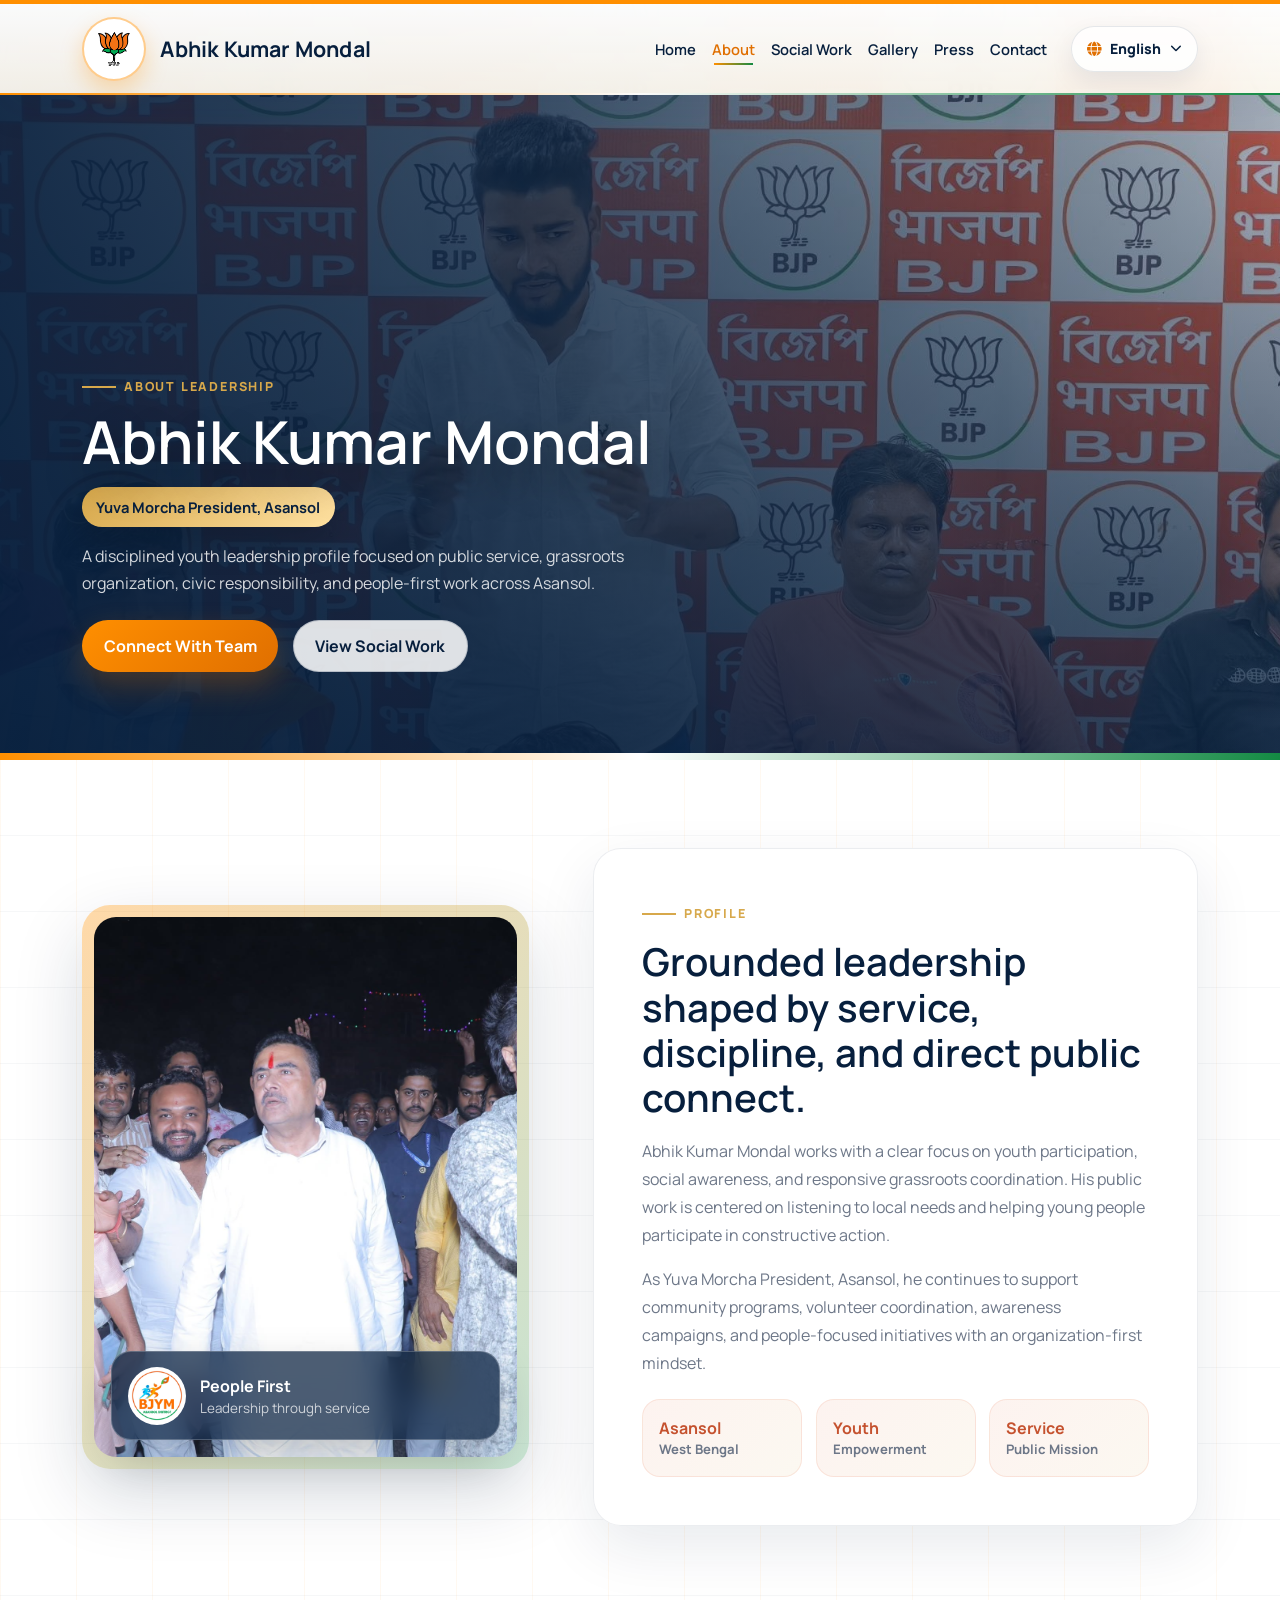
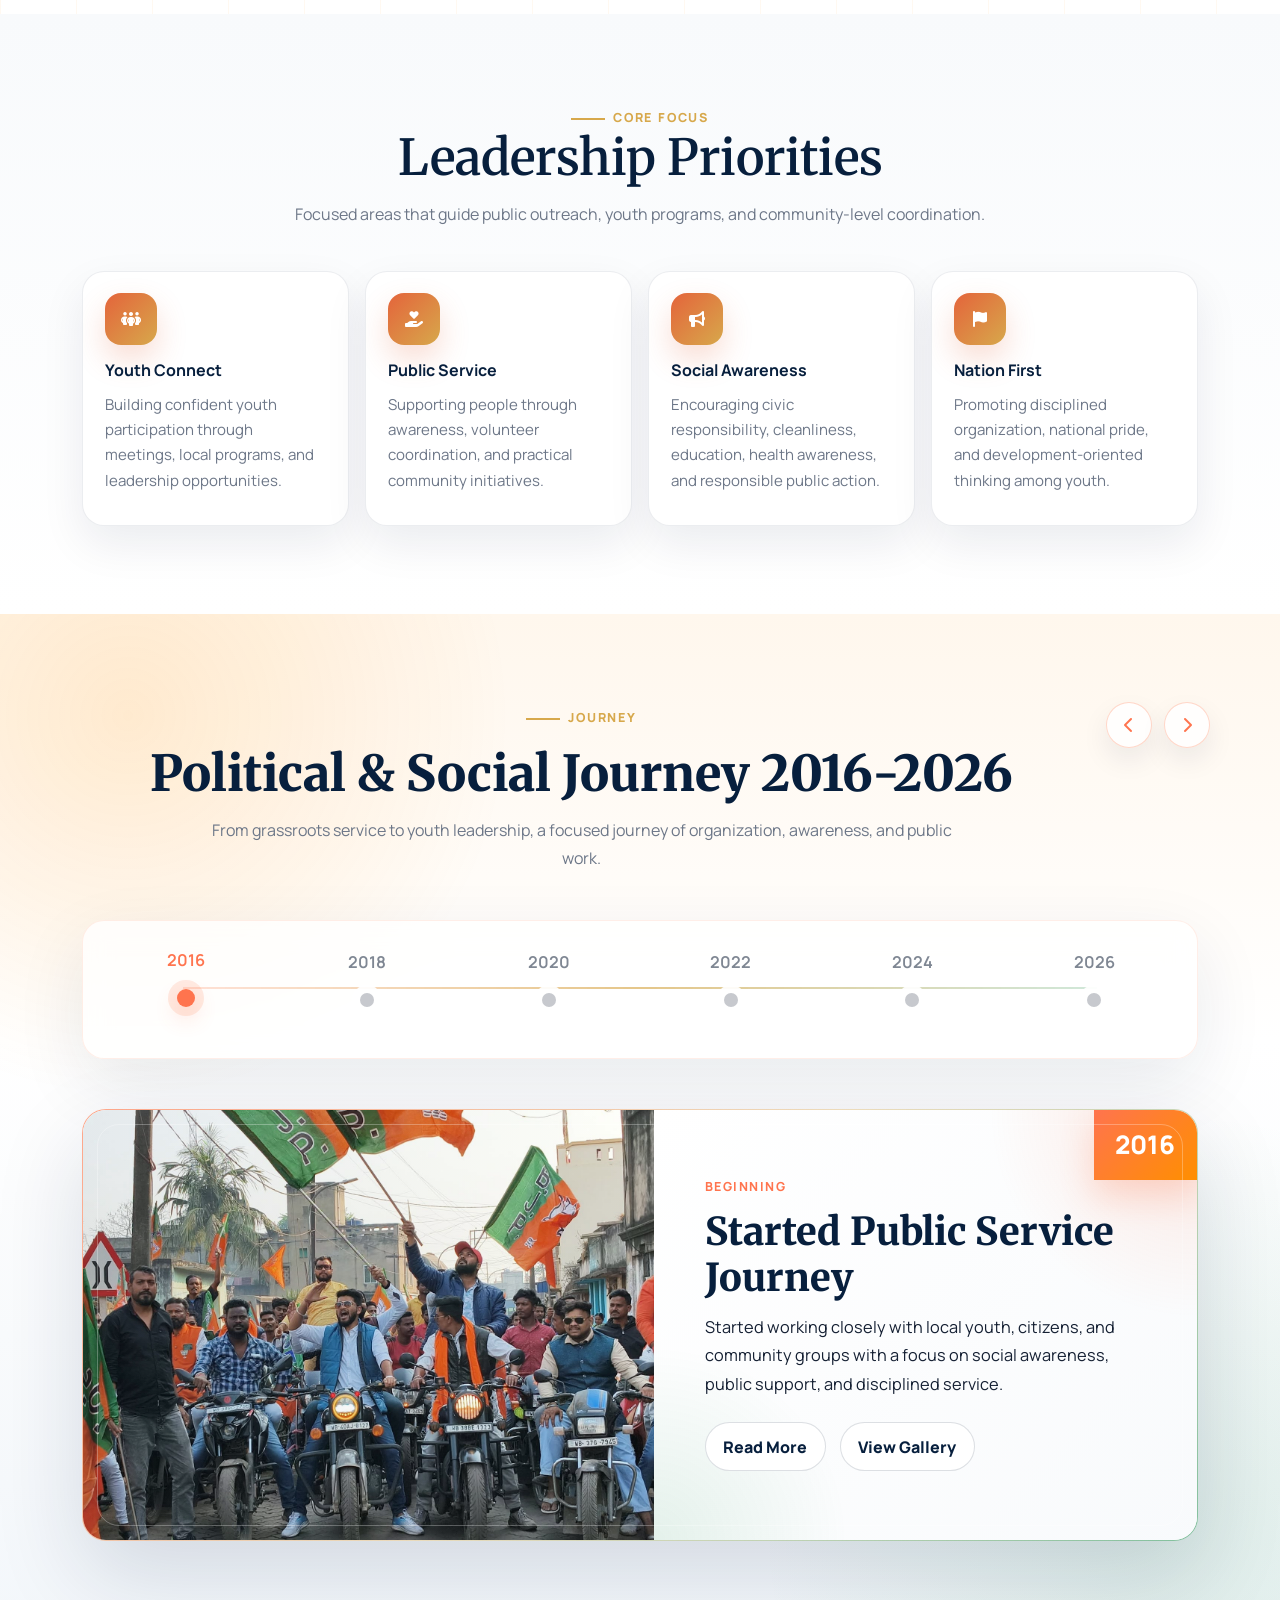
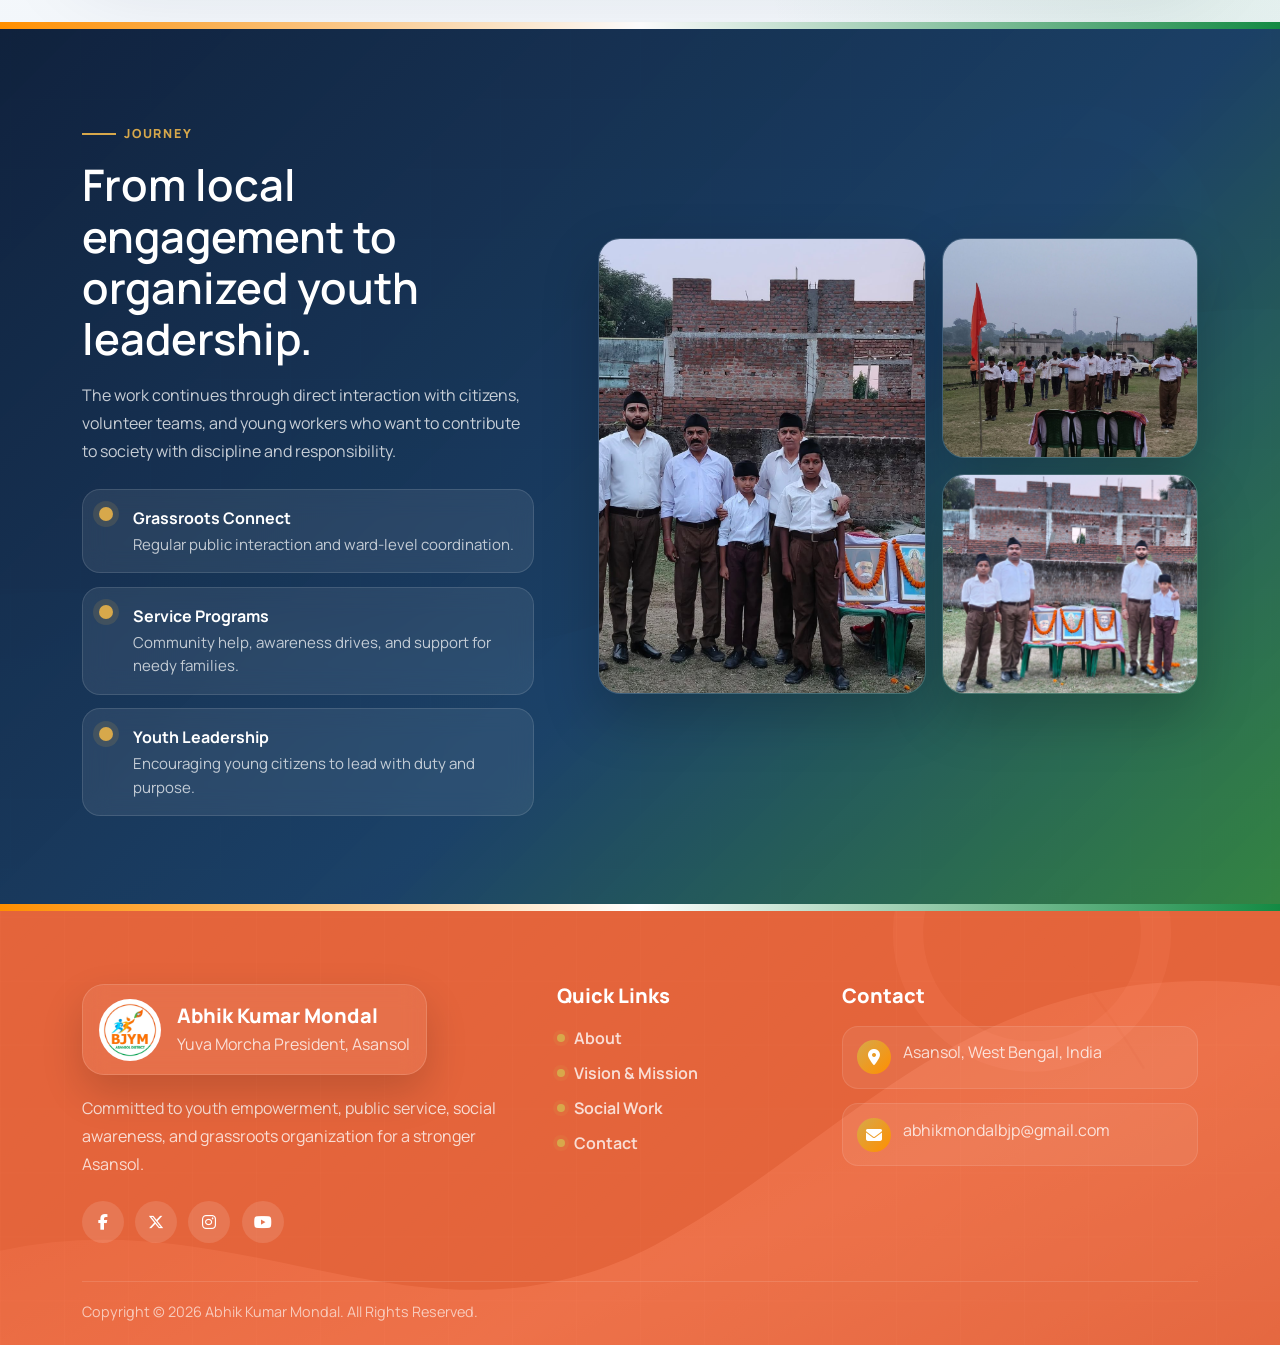
==== commit 85a62861: "footer ui fix sep page and website devlopment" ====
--- a/about.html
+++ b/about.html
@@ -9,6 +9,18 @@
   <link href="https://cdn.jsdelivr.net/npm/bootstrap@5.3.3/dist/css/bootstrap.min.css" rel="stylesheet"><link href="https://cdnjs.cloudflare.com/ajax/libs/font-awesome/6.5.2/css/all.min.css" rel="stylesheet"><link href="assets/css/style.css" rel="stylesheet">
 </head>
 <body class="about-page">
+  <div class="site-loader" role="status" aria-live="polite" aria-label="Loading page">
+    <div class="loader-emblem" aria-hidden="true">
+      <span class="loader-logo loader-logo-main">
+        <img src="assets/images/logo-111.webp" alt="">
+      </span>
+      <span class="loader-logo loader-logo-yuva">
+        <img src="assets/images/yobo-logo.jpg" alt="">
+      </span>
+    </div>
+    <span class="loader-text">Loading</span>
+  </div>
+
   <nav class="navbar navbar-expand-lg fixed-top site-navbar">
     <div class="container">
       <a class="navbar-brand brand-switch d-flex align-items-center gap-2" href="index.html">
--- a/assets/css/style.css
+++ b/assets/css/style.css
@@ -32,6 +32,10 @@
   overflow-x: hidden;
 }
 
+body.loader-active {
+  overflow: hidden;
+}
+
 a {
   color: inherit;
   text-decoration: none;
@@ -40,6 +44,140 @@
 img {
   max-width: 100%;
   display: block;
+}
+
+.site-loader {
+  position: fixed;
+  inset: 0;
+  z-index: 9999;
+  display: grid;
+  place-items: center;
+  align-content: center;
+  gap: 0.9rem;
+  min-height: 100vh;
+  background:
+    radial-gradient(circle at 50% 42%, rgba(255, 143, 0, 0.16), transparent 28%),
+    linear-gradient(135deg, #fffaf0 0%, #ffffff 46%, #eef8f2 100%);
+  opacity: 1;
+  visibility: visible;
+  transition: opacity 0.45s ease, visibility 0.45s ease;
+}
+
+.site-loader.is-hidden {
+  opacity: 0;
+  visibility: hidden;
+  pointer-events: none;
+}
+
+.loader-emblem {
+  position: relative;
+  width: 88px;
+  height: 88px;
+  display: grid;
+  place-items: center;
+  border-radius: 50%;
+  background: #ffffff;
+  border: 3px solid rgba(255, 143, 0, 0.28);
+  box-shadow: 0 18px 42px rgba(7, 31, 61, 0.14);
+}
+
+.loader-emblem::before,
+.loader-emblem::after {
+  content: "";
+  position: absolute;
+  inset: -7px;
+  border-radius: inherit;
+  border: 3px solid transparent;
+  border-top-color: var(--saffron);
+  border-right-color: var(--green);
+  animation: loaderSpin 1.35s linear infinite;
+}
+
+.loader-emblem::after {
+  inset: -14px;
+  border-top-color: rgba(7, 31, 61, 0.18);
+  border-right-color: rgba(255, 143, 0, 0.34);
+  animation-duration: 2s;
+  animation-direction: reverse;
+}
+
+.loader-logo {
+  position: absolute;
+  display: grid;
+  place-items: center;
+  border-radius: 50%;
+  background: #ffffff;
+  overflow: hidden;
+  padding: 8px;
+}
+
+.loader-logo-main {
+  width: 58px;
+  height: 58px;
+  animation: loaderLogoMain 2.6s ease-in-out infinite;
+}
+
+.loader-logo-yuva {
+  width: 70px;
+  height: 70px;
+  padding: 4px;
+  animation: loaderLogoYuva 2.6s ease-in-out infinite;
+}
+
+.loader-logo img {
+  width: 100%;
+  height: 100%;
+  object-fit: contain;
+}
+
+.loader-text {
+  color: var(--navy);
+  font-size: 0.72rem;
+  font-weight: 800;
+  letter-spacing: 1.4px;
+  text-transform: uppercase;
+}
+
+@keyframes loaderSpin {
+  to {
+    transform: rotate(360deg);
+  }
+}
+
+@keyframes loaderLogoMain {
+  0%,
+  42% {
+    opacity: 1;
+    filter: drop-shadow(0 0 0 rgba(255, 143, 0, 0));
+    transform: scale(1);
+  }
+  22% {
+    filter: drop-shadow(0 0 12px rgba(255, 143, 0, 0.52));
+  }
+  50%,
+  100% {
+    opacity: 0;
+    filter: drop-shadow(0 0 0 rgba(255, 143, 0, 0));
+    transform: scale(0.94);
+  }
+}
+
+@keyframes loaderLogoYuva {
+  0%,
+  42% {
+    opacity: 0;
+    filter: drop-shadow(0 0 0 rgba(19, 138, 67, 0));
+    transform: scale(0.94);
+  }
+  50%,
+  100% {
+    opacity: 1;
+    filter: drop-shadow(0 0 0 rgba(19, 138, 67, 0));
+    transform: scale(1);
+  }
+  72% {
+    filter: drop-shadow(0 0 12px rgba(19, 138, 67, 0.5));
+  }
 }
 .site-navbar {
   background: linear-gradient(180deg, rgba(255, 255, 255, 0.98), rgba(255, 250, 240, 0.94));
@@ -82,8 +220,8 @@
 } */
 .brand-mark {
   position: relative;
-  width: 58px;
-  height: 58px;
+  width: 64px;
+  height: 64px;
   display: grid;
   place-items: center;
   color: transparent;
@@ -104,15 +242,15 @@
 }
 
 .brand-logo-main {
-  width: 30px;
-  height: 30px;
+  width: 34px;
+  height: 34px;
   opacity: 1;
   transform: scale(1) rotate(0deg);
 }
 
 .brand-logo-yuva {
-  width: 48px;
-  height: 48px;
+  width: 54px;
+  height: 54px;
   border-radius: 50%;
   opacity: 0;
   transform: scale(0.74) rotate(-7deg);
@@ -130,18 +268,22 @@
 
 .navbar-brand strong {
   color: var(--navy);
-  font-size: 1.25rem;
+  font-size: 1.34rem;
   letter-spacing: 0.2px;
 }
 
 .navbar-brand .brand-copy {
   display: block;
+}
+
+.brand-switch {
+  column-gap: 0.9rem !important;
 }
 
 .navbar-brand .brand-role {
   display: block;
   color: var(--muted);
-  font-size: 0.78rem;
+  font-size: 0.82rem;
   line-height: 1.2;
   max-height: 0;
   opacity: 0;
@@ -226,7 +368,10 @@
 }
 
 .language-current i:first-child {
-  display: none;
+  display: inline-grid;
+  place-items: center;
+  color: var(--saffron-dark);
+  font-size: 0.9rem;
 }
 
 .language-current i:last-child {
@@ -294,6 +439,10 @@
 
 .language-option.active::after {
   opacity: 1;
+}
+
+.navbar-drawer-social {
+  display: none;
 }
 
 .btn-premium {
@@ -1659,6 +1808,10 @@
 
 .social-gallery-band {
   background: #f8fafc;
+}
+
+.social-gallery-band .gallery-tabs-wrap {
+  margin-top: -0.7rem;
 }
 
 .social-work-gallery {
@@ -1794,6 +1947,95 @@
   line-height: 1.55;
 }
 
+.gallery-tabs-wrap {
+  display: flex;
+  justify-content: center;
+  margin-bottom: 2rem;
+}
+
+.gallery-tabs {
+  display: inline-flex;
+  gap: 0.35rem;
+  padding: 0.42rem;
+  border: 1px solid rgba(7, 31, 61, 0.08);
+  border-radius: 999px;
+  background: rgba(255, 255, 255, 0.9);
+  box-shadow: 0 18px 46px rgba(7, 31, 61, 0.1);
+}
+
+.gallery-tabs .nav-link {
+  display: inline-flex;
+  align-items: center;
+  gap: 0.52rem;
+  min-width: 128px;
+  justify-content: center;
+  border: 0;
+  border-radius: 999px;
+  padding: 0.78rem 1.1rem;
+  color: var(--navy);
+  font-size: 0.92rem;
+  font-weight: 850;
+  background: transparent;
+}
+
+.gallery-tabs .nav-link i {
+  color: var(--saffron-dark);
+}
+
+.gallery-tabs .nav-link.active {
+  color: var(--white);
+  background: linear-gradient(135deg, var(--saffron), var(--green));
+  box-shadow: 0 12px 28px rgba(19, 138, 67, 0.2);
+}
+
+.gallery-tabs .nav-link.active i {
+  color: var(--white);
+}
+
+.gallery-tab-content {
+  min-height: 320px;
+}
+
+.gallery-video-empty {
+  display: grid;
+  place-items: center;
+  min-height: 340px;
+  padding: 2rem;
+  text-align: center;
+  border: 1px dashed rgba(7, 31, 61, 0.18);
+  border-radius: 22px;
+  background:
+    linear-gradient(135deg, rgba(255, 143, 0, 0.08), rgba(19, 138, 67, 0.08)),
+    rgba(255, 255, 255, 0.86);
+}
+
+.gallery-video-empty i {
+  width: 68px;
+  height: 68px;
+  display: grid;
+  place-items: center;
+  margin-bottom: 1rem;
+  color: var(--white);
+  border-radius: 50%;
+  font-size: 1.45rem;
+  background: linear-gradient(135deg, var(--saffron), var(--green));
+  box-shadow: 0 16px 34px rgba(19, 138, 67, 0.18);
+}
+
+.gallery-video-empty h2 {
+  color: var(--navy);
+  font-size: 1.35rem;
+  font-weight: 850;
+  margin-bottom: 0.45rem;
+}
+
+.gallery-video-empty p {
+  max-width: 420px;
+  margin: 0;
+  color: var(--muted);
+  line-height: 1.65;
+}
+
 .gallery-preview-section .gallery-item span {
   font-size: 0.9rem;
   font-weight: 700;
@@ -1840,6 +2082,431 @@
     linear-gradient(135deg, rgba(228, 100, 59, 0.42), rgba(19, 138, 67, 0.16)),
     url("../images/abhik-02.jpg") center 28% / cover;
 }
+
+.contact-page-hero {
+  background:
+    linear-gradient(100deg, rgba(7, 31, 61, 0.92) 0%, rgba(7, 31, 61, 0.76) 48%, rgba(7, 31, 61, 0.32) 100%),
+    linear-gradient(135deg, rgba(255, 143, 0, 0.28), rgba(19, 138, 67, 0.2)),
+    url("../images/abhik-04.jpg") center 34% / cover no-repeat;
+}
+
+.contact-page-hero h1 {
+  max-width: 720px;
+}
+
+.contact-page-hero p {
+  max-width: 620px;
+}
+
+.contact-details-section {
+  background:
+    linear-gradient(135deg, rgba(255, 143, 0, 0.07), transparent 34%),
+    linear-gradient(315deg, rgba(19, 138, 67, 0.08), transparent 34%),
+    #f8fafc;
+}
+
+.contact-details-layout {
+  display: grid;
+  grid-template-columns: minmax(0, 0.86fr) minmax(360px, 0.74fr);
+  gap: clamp(1.5rem, 4vw, 3rem);
+  align-items: stretch;
+}
+
+.contact-details-panel,
+.contact-visual-panel {
+  border: 1px solid rgba(7, 31, 61, 0.08);
+  border-radius: 26px;
+  background: rgba(255, 255, 255, 0.94);
+  box-shadow: var(--shadow-soft);
+}
+
+.contact-details-panel {
+  padding: clamp(1.35rem, 3vw, 2.4rem);
+}
+
+.contact-details-panel h2 {
+  color: var(--navy);
+  font-family: var(--font-heading);
+  font-size: clamp(1.8rem, 3vw, 2.65rem);
+  font-weight: 800;
+  line-height: 1.16;
+  margin: 0.85rem 0 0.75rem;
+}
+
+.contact-details-panel p {
+  max-width: 640px;
+  color: var(--muted);
+  line-height: 1.72;
+  margin-bottom: 1.45rem;
+}
+
+.contact-detail-list {
+  display: grid;
+  gap: 0.95rem;
+}
+
+.contact-detail-card {
+  display: flex;
+  align-items: center;
+  gap: 0.95rem;
+  min-height: 92px;
+  padding: 1rem;
+  color: var(--navy);
+  border: 1px solid rgba(7, 31, 61, 0.08);
+  border-radius: 20px;
+  background:
+    linear-gradient(135deg, rgba(255, 143, 0, 0.08), rgba(19, 138, 67, 0.06)),
+    #ffffff;
+  box-shadow: 0 14px 34px rgba(7, 31, 61, 0.07);
+  transition: transform 0.2s ease, box-shadow 0.2s ease, border-color 0.2s ease;
+}
+
+a.contact-detail-card:hover {
+  color: var(--navy);
+  border-color: rgba(255, 143, 0, 0.28);
+  box-shadow: var(--shadow-soft);
+  transform: translateY(-3px);
+}
+
+.contact-detail-card i {
+  width: 52px;
+  height: 52px;
+  display: grid;
+  place-items: center;
+  flex: 0 0 52px;
+  color: var(--white);
+  border-radius: 18px;
+  background: linear-gradient(135deg, var(--saffron), var(--green));
+  box-shadow: 0 12px 28px rgba(19, 138, 67, 0.18);
+}
+
+.contact-detail-card strong,
+.contact-detail-card span {
+  display: block;
+}
+
+.contact-detail-card strong {
+  font-size: 0.9rem;
+  font-weight: 850;
+  margin-bottom: 0.24rem;
+}
+
+.contact-detail-card span {
+  color: var(--muted);
+  line-height: 1.45;
+  overflow-wrap: anywhere;
+}
+
+.contact-social-box {
+  margin-top: 1.35rem;
+  padding-top: 1.25rem;
+  border-top: 1px solid rgba(7, 31, 61, 0.08);
+}
+
+.contact-social-box h3 {
+  color: var(--navy);
+  font-size: 1.05rem;
+  font-weight: 850;
+  margin-bottom: 0.85rem;
+}
+
+.contact-details-panel .social-icons a {
+  color: var(--white);
+  background: var(--navy);
+}
+
+.contact-details-panel .social-icons a:hover {
+  background: var(--saffron);
+}
+
+.contact-visual-panel {
+  position: relative;
+  overflow: hidden;
+  min-height: 520px;
+  padding: 0.85rem;
+}
+
+.contact-visual-panel > img {
+  width: 100%;
+  height: 100%;
+  min-height: 500px;
+  object-fit: cover;
+  border-radius: 20px;
+}
+
+.contact-visual-card {
+  position: absolute;
+  left: 1.6rem;
+  right: 1.6rem;
+  bottom: 1.6rem;
+  display: flex;
+  align-items: center;
+  gap: 0.85rem;
+  padding: 0.9rem 1rem;
+  color: var(--navy);
+  border: 1px solid rgba(255, 255, 255, 0.42);
+  border-radius: 18px;
+  background: rgba(255, 255, 255, 0.9);
+  box-shadow: 0 18px 45px rgba(7, 31, 61, 0.18);
+  backdrop-filter: blur(14px);
+}
+
+.contact-visual-card img {
+  width: 52px;
+  height: 52px;
+  flex: 0 0 52px;
+  object-fit: cover;
+  border-radius: 50%;
+  border: 2px solid rgba(255, 143, 0, 0.34);
+}
+
+.contact-visual-card strong,
+.contact-visual-card span {
+  display: block;
+}
+
+.contact-visual-card strong {
+  font-weight: 850;
+}
+
+.contact-visual-card span {
+  color: var(--muted);
+  font-size: 0.88rem;
+}
+
+.sos-section {
+  background:
+    linear-gradient(135deg, rgba(143, 21, 21, 0.1), transparent 32%),
+    linear-gradient(315deg, rgba(215, 168, 75, 0.12), transparent 34%),
+    #fbfcff;
+}
+
+.home-sos-section {
+  padding-top: 3.5rem;
+  padding-bottom: 4.5rem;
+}
+
+.sos-panel {
+  display: grid;
+  grid-template-columns: minmax(0, 0.88fr) minmax(340px, 0.64fr);
+  gap: clamp(1rem, 2.5vw, 1.6rem);
+  align-items: stretch;
+  max-width: 1120px;
+  margin: 0 auto;
+  padding: clamp(1rem, 2.4vw, 1.55rem);
+  border: 1px solid rgba(143, 21, 21, 0.12);
+  border-radius: 22px;
+  background:
+    linear-gradient(135deg, rgba(255, 255, 255, 0.98), rgba(255, 250, 240, 0.94)),
+    #ffffff;
+  box-shadow: 0 18px 46px rgba(7, 31, 61, 0.11);
+  position: relative;
+  overflow: hidden;
+}
+
+.sos-panel::before {
+  content: "";
+  position: absolute;
+  inset: 0 0 auto;
+  height: 4px;
+  background: linear-gradient(90deg, #c51616, var(--gold), var(--green));
+}
+
+.sos-content {
+  display: flex;
+  flex-direction: column;
+  justify-content: center;
+  position: relative;
+  z-index: 1;
+}
+
+.sos-content h2 {
+  color: #8f1515;
+  font-family: var(--font-heading);
+  font-size: clamp(1.55rem, 2.7vw, 2.35rem);
+  font-weight: 900;
+  margin: 0.42rem 0 0.65rem;
+}
+
+.sos-content p {
+  max-width: 620px;
+  color: var(--ink);
+  font-size: 0.96rem;
+  line-height: 1.62;
+  margin-bottom: 1rem;
+}
+
+.sos-primary-actions,
+.sos-action-grid {
+  display: flex;
+  flex-wrap: wrap;
+  gap: 0.75rem;
+}
+
+.sos-call-btn,
+.sos-outline-btn {
+  display: inline-flex;
+  align-items: center;
+  justify-content: center;
+  gap: 0.55rem;
+  min-height: 42px;
+  border-radius: 999px;
+  font-weight: 850;
+  padding: 0.66rem 1rem;
+  font-size: 0.9rem;
+}
+
+.sos-call-btn {
+  color: #ffffff;
+  background: linear-gradient(135deg, #c51616, #7f1010);
+  box-shadow: 0 16px 34px rgba(197, 22, 22, 0.26);
+}
+
+.sos-call-btn:hover {
+  color: #ffffff;
+  transform: translateY(-2px);
+}
+
+.sos-outline-btn {
+  color: #8f1515;
+  border: 1px solid rgba(143, 21, 21, 0.28);
+  background: rgba(191, 22, 22, 0.06);
+}
+
+.sos-outline-btn:hover {
+  color: #ffffff;
+  background: #8f1515;
+}
+
+.sos-tool {
+  display: grid;
+  gap: 0.68rem;
+  padding: clamp(0.85rem, 2vw, 1.05rem);
+  border: 1px solid rgba(7, 31, 61, 0.08);
+  border-radius: 18px;
+  background:
+    linear-gradient(180deg, #ffffff, #f8fafc);
+  box-shadow: inset 0 1px 0 rgba(255, 255, 255, 0.7);
+  position: relative;
+  z-index: 1;
+}
+
+.sos-panic-button {
+  display: grid;
+  place-items: center;
+  gap: 0.35rem;
+  width: 108px;
+  height: 108px;
+  margin: 0 auto;
+  color: #ffffff;
+  border: 0;
+  border-radius: 50%;
+  background:
+    radial-gradient(circle at 35% 28%, rgba(255, 255, 255, 0.28), transparent 32%),
+    linear-gradient(145deg, #df1f1f, #8f1515);
+  box-shadow: 0 14px 34px rgba(191, 22, 22, 0.3);
+}
+
+.sos-panic-button i {
+  font-size: 1.75rem;
+}
+
+.sos-panic-button span {
+  font-size: 0.75rem;
+  font-weight: 900;
+  text-transform: uppercase;
+  letter-spacing: 0.9px;
+}
+
+.sos-panic-button:hover {
+  transform: translateY(-2px);
+}
+
+#sosStatus {
+  color: var(--muted);
+  font-size: 0.84rem;
+  font-weight: 700;
+  text-align: center;
+  margin: 0;
+}
+
+#sosMessage {
+  resize: vertical;
+  min-height: 96px;
+  max-height: 130px;
+  padding: 0.75rem 0.85rem;
+  border-radius: 16px;
+  font-size: 0.9rem;
+  line-height: 1.48;
+}
+
+.sos-action-grid {
+  display: grid;
+  grid-template-columns: repeat(2, minmax(0, 1fr));
+}
+
+.sos-action {
+  display: inline-flex;
+  align-items: center;
+  justify-content: center;
+  gap: 0.5rem;
+  min-height: 40px;
+  color: var(--navy);
+  border: 1px solid rgba(7, 31, 61, 0.1);
+  border-radius: 12px;
+  background: #ffffff;
+  font-size: 0.84rem;
+  font-weight: 850;
+  padding: 0.58rem 0.7rem;
+}
+
+.sos-action:hover {
+  color: #ffffff;
+  background: var(--navy);
+}
+
+.sos-action[aria-disabled="true"] {
+  color: var(--muted);
+  cursor: not-allowed;
+  opacity: 0.64;
+}
+
+.sos-tool small {
+  color: var(--muted);
+  line-height: 1.55;
+}
+
+.sos-advice {
+  border: 1px solid rgba(7, 31, 61, 0.08);
+  border-radius: 14px;
+  background: #ffffff;
+  padding: 0.78rem;
+}
+
+.sos-advice strong {
+  display: inline-flex;
+  align-items: center;
+  gap: 0.45rem;
+  color: var(--navy);
+  font-size: 0.86rem;
+  font-weight: 900;
+  margin-bottom: 0.45rem;
+}
+
+.sos-advice ul {
+  display: grid;
+  gap: 0.32rem;
+  padding-left: 1.15rem;
+  margin: 0;
+}
+
+.sos-advice li {
+  color: var(--ink);
+  font-size: 0.84rem;
+  line-height: 1.42;
+}
+
+
 
 .press-hero-actions {
   display: flex;
@@ -3760,7 +4427,7 @@
     display: grid;
     grid-template-columns: auto minmax(0, 1fr) auto;
     align-items: center;
-    gap: 0.55rem;
+    gap: 0.52rem;
   }
 
   .site-navbar .navbar-toggler {
@@ -3787,11 +4454,17 @@
     min-width: 0;
   }
 
-  .navbar-brand strong,
+  .navbar-brand strong {
+    overflow: visible;
+    text-overflow: clip;
+    white-space: normal;
+    line-height: 1.1;
+  }
+
   .navbar-brand .brand-role {
-    overflow: hidden;
-    text-overflow: ellipsis;
-    white-space: nowrap;
+    overflow: visible;
+    text-overflow: clip;
+    white-space: normal;
   }
 
   .navbar-collapse {
@@ -3801,7 +4474,7 @@
     z-index: 1050;
     width: min(84vw, 320px);
     height: calc(100vh - 74px);
-    padding: 1.25rem 1rem 1.4rem;
+    padding: 1.25rem 1rem 8rem;
     border-right: 1px solid rgba(7, 31, 61, 0.08);
     border-bottom: 1px solid rgba(19, 138, 67, 0.18);
     border-radius: 0 26px 26px 0;
@@ -3814,6 +4487,52 @@
     overflow-y: auto;
   }
 
+  .navbar-drawer-social {
+    position: absolute;
+    left: 1rem;
+    right: 1rem;
+    bottom: 1.2rem;
+    display: block;
+    padding-top: 1.05rem;
+    border-top: 1px solid rgba(7, 31, 61, 0.08);
+  }
+
+  .navbar-drawer-social > span {
+    display: block;
+    margin-bottom: 0.72rem;
+    color: var(--muted);
+    font-size: 0.72rem;
+    font-weight: 850;
+    letter-spacing: 1.2px;
+    text-transform: uppercase;
+  }
+
+  .navbar-drawer-social > div {
+    display: flex;
+    align-items: center;
+    gap: 0.75rem;
+  }
+
+  .navbar-drawer-social a {
+    width: 42px;
+    height: 42px;
+    display: grid;
+    place-items: center;
+    color: var(--navy);
+    border: 1px solid rgba(7, 31, 61, 0.08);
+    border-radius: 50%;
+    background: rgba(255, 255, 255, 0.84);
+    box-shadow: 0 12px 26px rgba(7, 31, 61, 0.08);
+    transition: transform 0.2s ease, color 0.2s ease, background 0.2s ease, border-color 0.2s ease;
+  }
+
+  .navbar-drawer-social a:hover {
+    color: var(--white);
+    border-color: transparent;
+    background: linear-gradient(135deg, var(--saffron), var(--green));
+    transform: translateY(-3px);
+  }
+
   .navbar-collapse::before {
     content: "";
     display: block;
@@ -3847,8 +4566,12 @@
   .language-current {
     min-height: 36px;
     gap: 0.34rem;
-    padding: 0.42rem 0.62rem;
+    padding: 0.42rem 0.58rem;
     font-size: 0.78rem;
+  }
+
+  .language-current i:first-child {
+    font-size: 0.82rem;
   }
 
   .language-current i:last-child {
@@ -4168,6 +4891,22 @@
     grid-template-columns: 1fr;
   }
 
+  .contact-details-layout {
+    grid-template-columns: 1fr;
+  }
+
+  .sos-panel {
+    grid-template-columns: 1fr;
+  }
+
+  .contact-visual-panel {
+    min-height: auto;
+  }
+
+  .contact-visual-panel > img {
+    min-height: 420px;
+  }
+
   .press-board {
     grid-template-columns: 1fr;
     gap: 1rem;
@@ -4245,6 +4984,31 @@
     font-size: 0.88rem;
   }
 
+  .gallery-tabs-wrap {
+    margin-bottom: 1.35rem;
+  }
+
+  .gallery-tabs {
+    width: 100%;
+  }
+
+  .gallery-tabs .nav-item {
+    flex: 1 1 0;
+  }
+
+  .gallery-tabs .nav-link {
+    width: 100%;
+    min-width: 0;
+    padding: 0.72rem 0.78rem;
+    font-size: 0.84rem;
+  }
+
+  .gallery-video-empty {
+    min-height: 260px;
+    border-radius: 18px;
+    padding: 1.35rem;
+  }
+
   .hero h1 {
     font-size: 1.85rem;
   }
@@ -4282,18 +5046,18 @@
   }
 
   .brand-mark {
-    width: 42px;
-    height: 42px;
+    width: 48px;
+    height: 48px;
   }
 
   .brand-logo-yuva {
-    width: 35px;
-    height: 35px;
+    width: 40px;
+    height: 40px;
   }
 
   .brand-logo-main {
-    width: 24px;
-    height: 24px;
+    width: 27px;
+    height: 27px;
   }
 
   .action-strip {
@@ -4305,11 +5069,11 @@
   }
 
   .navbar-brand strong {
-    font-size: 0.88rem;
+    font-size: 1rem;
   }
 
   .navbar-brand .brand-role {
-    font-size: 0.66rem;
+    font-size: 0.7rem;
   }
 
   .language-switcher {
@@ -4318,8 +5082,23 @@
 
   .language-current {
     min-height: 34px;
-    padding: 0.38rem 0.52rem;
-    font-size: 0.74rem;
+    gap: 0.34rem;
+    padding: 0.38rem 0.56rem;
+    font-size: 0.76rem;
+  }
+
+  .language-current i:first-child {
+    font-size: 0.78rem;
+  }
+
+  .language-current span {
+    display: inline;
+  }
+
+  .language-current {
+    width: auto;
+    min-width: 54px;
+    justify-content: center;
   }
 
   .premium-card {
@@ -4430,6 +5209,54 @@
 
   .press-feature-card {
     border-radius: 22px;
+  }
+
+  .contact-details-panel,
+  .contact-visual-panel {
+    border-radius: 22px;
+  }
+
+  .contact-detail-card {
+    align-items: flex-start;
+    min-height: auto;
+    padding: 0.9rem;
+    border-radius: 18px;
+  }
+
+  .contact-detail-card i {
+    width: 46px;
+    height: 46px;
+    flex-basis: 46px;
+    border-radius: 15px;
+  }
+
+  .sos-panel,
+  .sos-tool {
+    border-radius: 22px;
+  }
+
+  .sos-action-grid {
+    grid-template-columns: 1fr;
+  }
+
+  .sos-panic-button {
+    width: 104px;
+    height: 104px;
+  }
+
+  .contact-visual-panel {
+    padding: 0.65rem;
+  }
+
+  .contact-visual-panel > img {
+    min-height: 320px;
+    border-radius: 16px;
+  }
+
+  .contact-visual-card {
+    position: static;
+    margin-top: 0.75rem;
+    border-radius: 16px;
   }
 
   .press-feature-image img {
